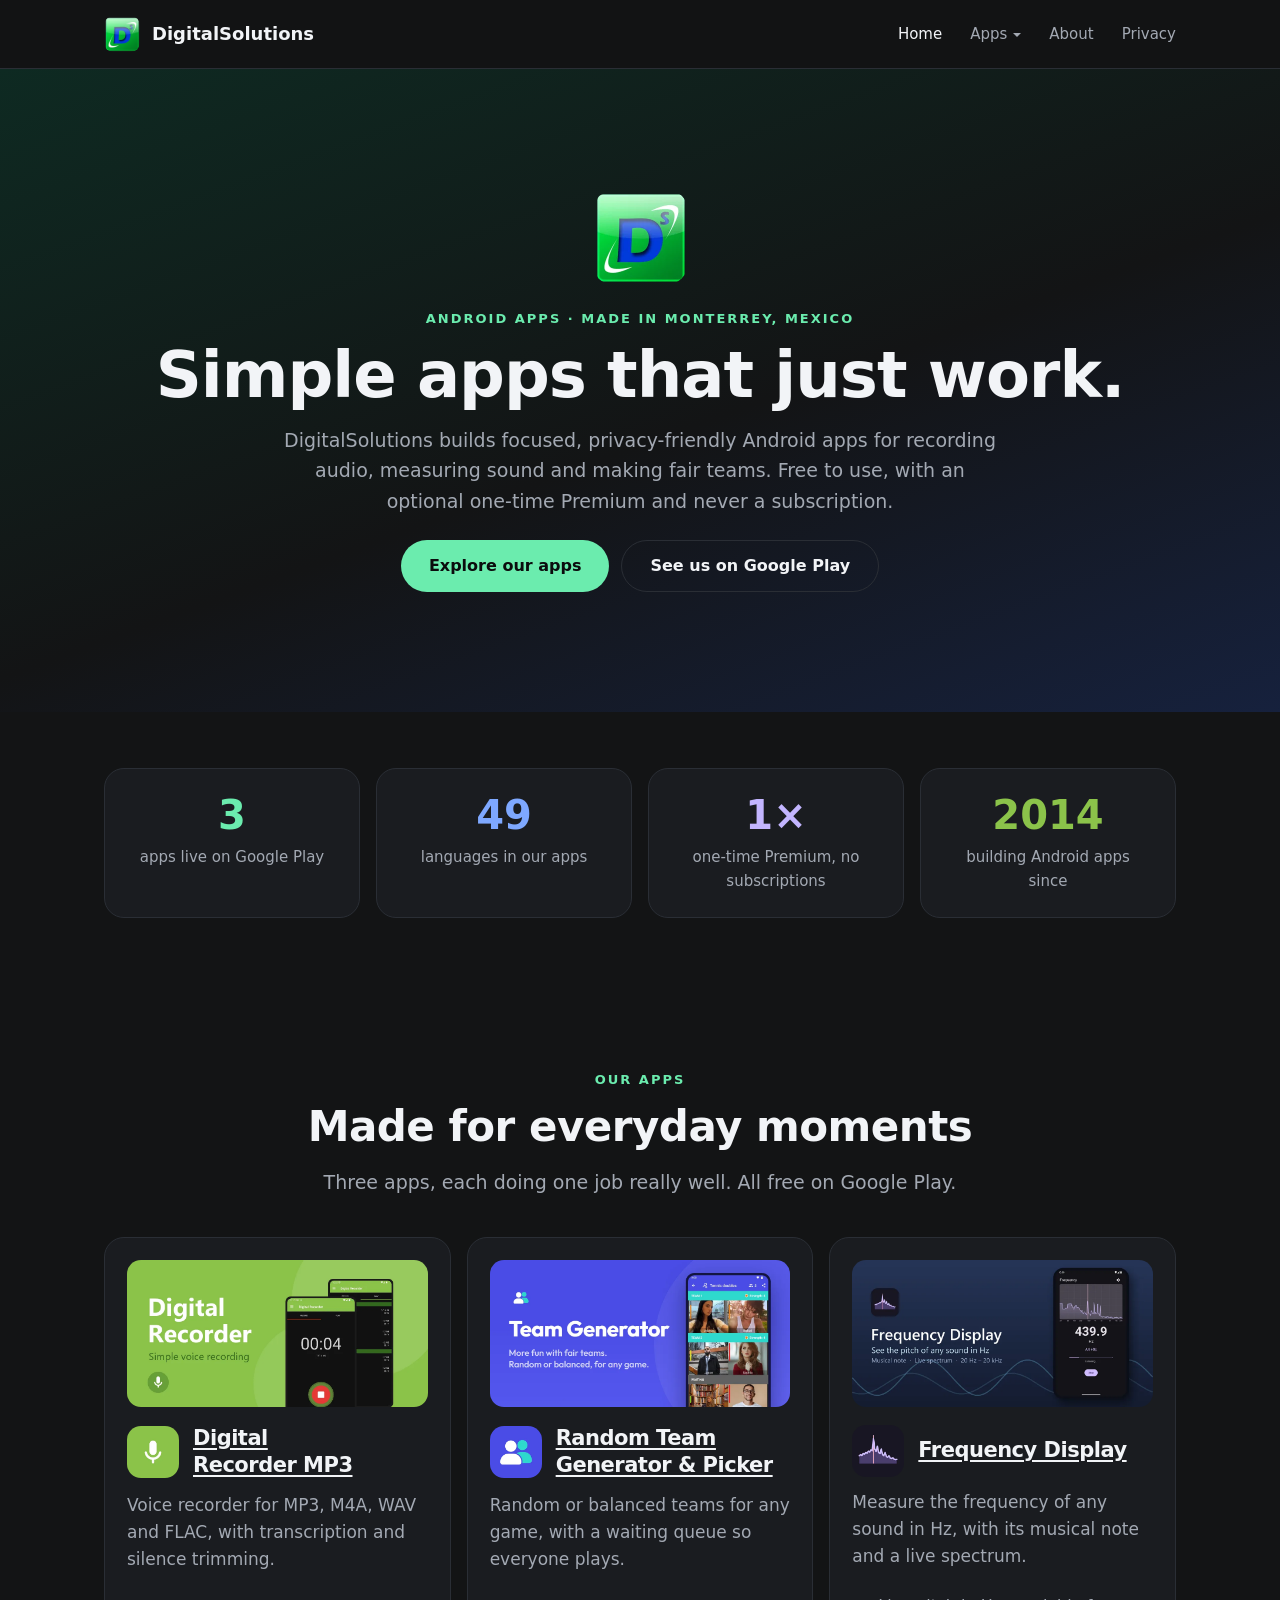
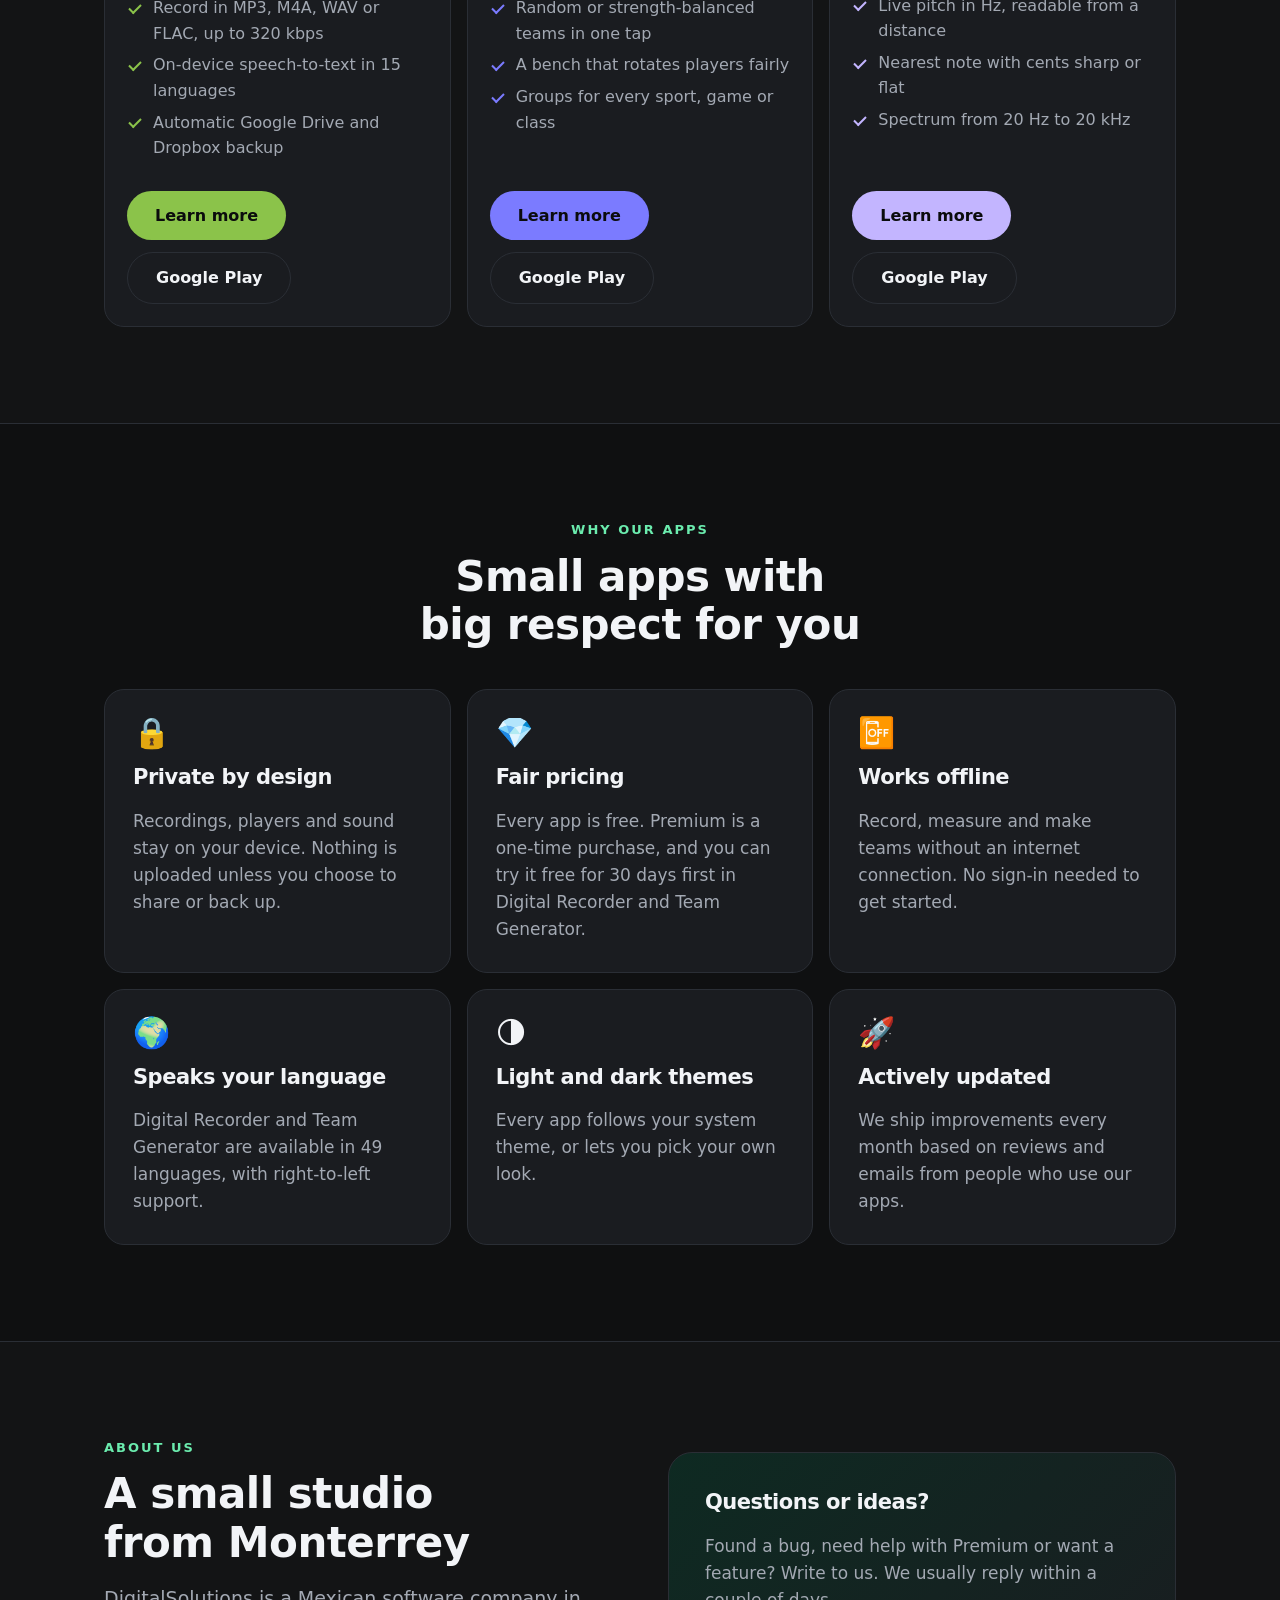
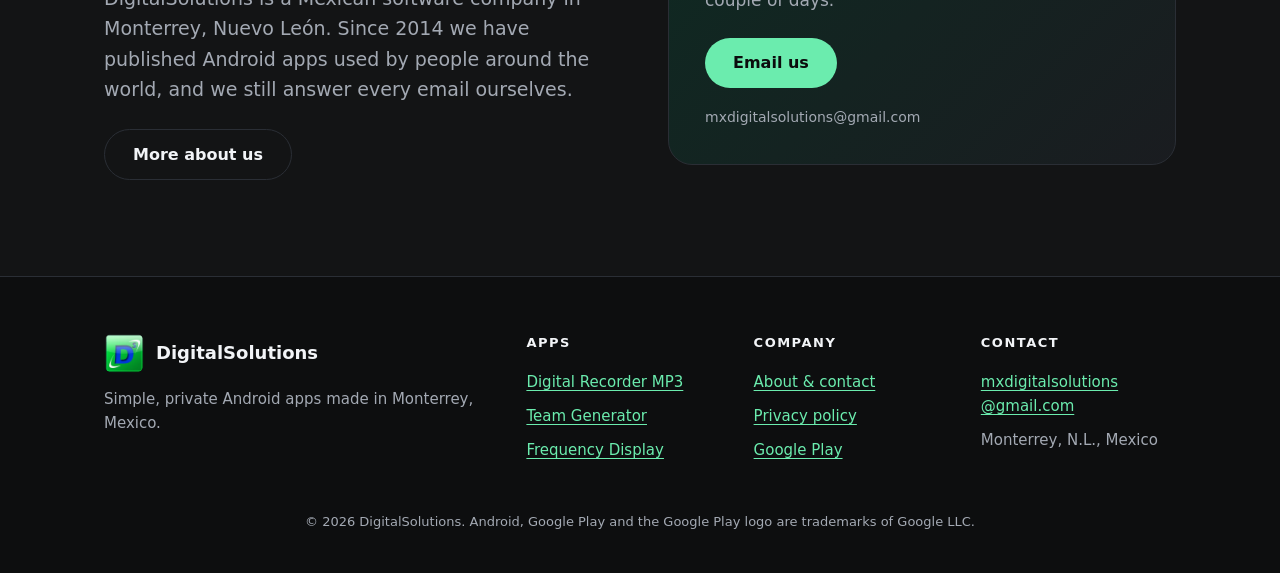
==== index.html @ b79d3d34 "Replace WordPress redirect with the full website" ====
<!doctype html>
<html lang="en">
<head>
<meta charset="utf-8">
<meta name="viewport" content="width=device-width, initial-scale=1">
<title>DigitalSolutions · Simple Android apps that just work</title>
<meta name="description" content="DigitalSolutions makes simple, private Android apps: Digital Recorder MP3, Random Team Generator & Picker and Frequency Display. Free on Google Play.">
<link rel="canonical" href="https://digitalsolutionsmx.github.io/">
<meta property="og:type" content="website">
<meta property="og:site_name" content="DigitalSolutions">
<meta property="og:title" content="Simple Android apps that just work">
<meta property="og:description" content="DigitalSolutions makes simple, private Android apps: Digital Recorder MP3, Random Team Generator & Picker and Frequency Display. Free on Google Play.">
<meta property="og:url" content="https://digitalsolutionsmx.github.io/">
<meta property="og:image" content="https://digitalsolutionsmx.github.io/assets/img/digitalsolutions-logo.webp">
<meta name="twitter:card" content="summary_large_image">
<meta name="theme-color" content="#131415">
<link rel="icon" type="image/png" href="/favicon.png">
<link rel="apple-touch-icon" href="/apple-touch-icon.png">
<link rel="stylesheet" href="/assets/site.css">
</head>
<body>
<a class="skip" href="#main">Skip to content</a>
<header class="site-header"><div class="wrap bar">
  <a class="brand" href="/"><img src="/assets/img/digitalsolutions-logo.webp" alt="" width="36" height="36"><span>DigitalSolutions</span></a>
  <nav class="nav" aria-label="Main"><a href="/" aria-current="page">Home</a><div class="dd"><a href="/apps/">Apps</a><div class="dd-menu"><a href="/apps/digital-recorder-mp3/">Digital Recorder MP3</a><a href="/apps/team-generator/">Team Generator</a><a href="/apps/frequency-display/">Frequency Display</a></div></div><a href="/about/">About</a><a href="/privacy-policy/">Privacy</a></nav>
  <details class="mnav"><summary aria-label="Open menu"><span></span><span></span><span></span></summary><nav class="mnav-panel" aria-label="Mobile"><a href="/">Home</a><a href="/apps/">Apps</a><a href="/apps/digital-recorder-mp3/" class="sub">Digital Recorder MP3</a><a href="/apps/team-generator/" class="sub">Team Generator</a><a href="/apps/frequency-display/" class="sub">Frequency Display</a><a href="/about/">About</a><a href="/privacy-policy/">Privacy</a></nav></details>
</div></header>
<main id="main">
<section class="hero hero-home"><div class="wrap center">
    <img src="/assets/img/digitalsolutions-logo.webp" alt="DigitalSolutions logo" width="96" height="96" class="icon icon-lg">
    <p class="eyebrow">Android apps · Made in Monterrey, Mexico</p>
    <h1>Simple apps that just work.</h1>
    <p class="lead">DigitalSolutions builds focused, privacy-friendly Android apps for recording audio, measuring sound and making fair teams. Free to use, with an optional one-time Premium and never a subscription.</p>
    <div class="actions center"><a class="btn btn-solid" href="/apps/">Explore our apps</a><a class="btn btn-ghost" href="https://play.google.com/store/apps/dev?id=5730093777054763174" target="_blank" rel="noopener">See us on Google Play</a></div>
  </div></section>
<section class="section tight"><div class="wrap"><div class="grid g4"><div class="card stat"><p class="big">3</p><p>apps live on Google Play</p></div><div class="card stat"><p class="big">49</p><p>languages in our apps</p></div><div class="card stat"><p class="big">1×</p><p>one-time Premium, no subscriptions</p></div><div class="card stat"><p class="big">2014</p><p>building Android apps since</p></div></div></div></section>
<section class="section"><div class="wrap"><header class="section-head"><p class="eyebrow">Our apps</p><h2>Made for everyday moments</h2><p class="lead">Three apps, each doing one job really well. All free on Google Play.</p></header><div class="grid g3"><article class="card app-card" style="--accent:#8bc34a;--glow:#1c2c12">
  <a href="/apps/digital-recorder-mp3/" class="feature-link"><img src="/assets/img/digital-recorder-feature.webp" alt="Digital Recorder on Google Play" width="1024" height="500" class="feature" loading="lazy"></a>
  <div class="app-title"><img src="/assets/img/digital-recorder-icon.webp" alt="Digital Recorder icon" width="52" height="52" class="icon"><h3><a href="/apps/digital-recorder-mp3/">Digital Recorder MP3</a></h3></div>
  <p>Voice recorder for MP3, M4A, WAV and FLAC, with transcription and silence trimming.</p><ul class="ticks"><li>Record in MP3, M4A, WAV or FLAC, up to 320 kbps</li><li>On-device speech-to-text in 15 languages</li><li>Automatic Google Drive and Dropbox backup</li></ul>
  <div class="actions"><a class="btn btn-solid" href="/apps/digital-recorder-mp3/">Learn more</a><a class="btn btn-ghost" href="https://play.google.com/store/apps/details?id=com.digitalsolutions.digitalrecorder" target="_blank" rel="noopener">Google Play</a></div>
</article><article class="card app-card" style="--accent:#7b7bff;--glow:#1d1f4a">
  <a href="/apps/team-generator/" class="feature-link"><img src="/assets/img/team-generator-feature.webp" alt="Team Generator on Google Play" width="1024" height="500" class="feature" loading="lazy"></a>
  <div class="app-title"><img src="/assets/img/team-generator-icon.webp" alt="Team Generator icon" width="52" height="52" class="icon"><h3><a href="/apps/team-generator/">Random Team Generator &amp; Picker</a></h3></div>
  <p>Random or balanced teams for any game, with a waiting queue so everyone plays.</p><ul class="ticks"><li>Random or strength-balanced teams in one tap</li><li>A bench that rotates players fairly</li><li>Groups for every sport, game or class</li></ul>
  <div class="actions"><a class="btn btn-solid" href="/apps/team-generator/">Learn more</a><a class="btn btn-ghost" href="https://play.google.com/store/apps/details?id=com.digitalsolutions.teamgenerator" target="_blank" rel="noopener">Google Play</a></div>
</article><article class="card app-card" style="--accent:#c3b5ff;--glow:#1e2645">
  <a href="/apps/frequency-display/" class="feature-link"><img src="/assets/img/frequency-display-feature.webp" alt="Frequency Display on Google Play" width="1024" height="500" class="feature" loading="lazy"></a>
  <div class="app-title"><img src="/assets/img/frequency-display-icon.webp" alt="Frequency Display icon" width="52" height="52" class="icon"><h3><a href="/apps/frequency-display/">Frequency Display</a></h3></div>
  <p>Measure the frequency of any sound in Hz, with its musical note and a live spectrum.</p><ul class="ticks"><li>Live pitch in Hz, readable from a distance</li><li>Nearest note with cents sharp or flat</li><li>Spectrum from 20 Hz to 20 kHz</li></ul>
  <div class="actions"><a class="btn btn-solid" href="/apps/frequency-display/">Learn more</a><a class="btn btn-ghost" href="https://play.google.com/store/apps/details?id=com.digitalsolutions.frequency" target="_blank" rel="noopener">Google Play</a></div>
</article></div></div></section>
<section class="section alt"><div class="wrap"><header class="section-head"><p class="eyebrow">Why our apps</p><h2>Small apps with big respect for you</h2></header><div class="grid g3"><div class="card"><p class="emoji" aria-hidden="true">🔒</p><h3>Private by design</h3><p>Recordings, players and sound stay on your device. Nothing is uploaded unless you choose to share or back up.</p></div><div class="card"><p class="emoji" aria-hidden="true">💎</p><h3>Fair pricing</h3><p>Every app is free. Premium is a one-time purchase, and you can try it free for 30 days first in Digital Recorder and Team Generator.</p></div><div class="card"><p class="emoji" aria-hidden="true">📴</p><h3>Works offline</h3><p>Record, measure and make teams without an internet connection. No sign-in needed to get started.</p></div><div class="card"><p class="emoji" aria-hidden="true">🌍</p><h3>Speaks your language</h3><p>Digital Recorder and Team Generator are available in 49 languages, with right-to-left support.</p></div><div class="card"><p class="emoji" aria-hidden="true">🌗</p><h3>Light and dark themes</h3><p>Every app follows your system theme, or lets you pick your own look.</p></div><div class="card"><p class="emoji" aria-hidden="true">🚀</p><h3>Actively updated</h3><p>We ship improvements every month based on reviews and emails from people who use our apps.</p></div></div></div></section>
<section class="section"><div class="wrap"><div class="two-col"><div><p class="eyebrow">About us</p><h2>A small studio from Monterrey</h2><p class="lead">DigitalSolutions is a Mexican software company in Monterrey, Nuevo León. Since 2014 we have published Android apps used by people around the world, and we still answer every email ourselves.</p><div class="actions"><a class="btn btn-ghost" href="/about/">More about us</a></div></div><div class="card glow"><h3>Questions or ideas?</h3><p>Found a bug, need help with Premium or want a feature? Write to us. We usually reply within a couple of days.</p><div class="actions"><a class="btn btn-solid" href="mailto:mxdigitalsolutions@gmail.com">Email us</a></div><p class="note">mxdigitalsolutions@gmail.com</p></div></div></div></section>
</main>
<footer class="site-footer"><div class="wrap">
  <div class="foot-grid">
    <div><a class="brand" href="/"><img src="/assets/img/digitalsolutions-logo.webp" alt="" width="40" height="40" loading="lazy"><span>DigitalSolutions</span></a><p>Simple, private Android apps made in Monterrey, Mexico.</p></div>
    <div><p class="foot-head">Apps</p><a href="/apps/digital-recorder-mp3/">Digital Recorder MP3</a><a href="/apps/team-generator/">Team Generator</a><a href="/apps/frequency-display/">Frequency Display</a></div>
    <div><p class="foot-head">Company</p><a href="/about/">About &amp; contact</a><a href="/privacy-policy/">Privacy policy</a><a href="https://play.google.com/store/apps/dev?id=5730093777054763174" target="_blank" rel="noopener">Google Play</a></div>
    <div><p class="foot-head">Contact</p><a href="mailto:mxdigitalsolutions@gmail.com">mxdigitalsolutions<wbr>@gmail.com</a><p>Monterrey, N.L., Mexico</p></div>
  </div>
  <p class="legal">© 2026 DigitalSolutions. Android, Google Play and the Google Play logo are trademarks of Google LLC.</p>
</div></footer>
</body>
</html>
---- assets/site.css ----
/* DigitalSolutions site: dark theme, one stylesheet, no dependencies. */
:root {
  --bg: #131415;
  --bg-alt: #0f1011;
  --card: #1a1c20;
  --line: #2a2e35;
  --text: #f2f4f7;
  --muted: #a3a9b3;
  --mint: #6becae;
  --ink: #0b0c0d;
  --accent: var(--mint);
  --glow: #0e2a22;
  --wrap: 1120px;
  --radius: 20px;
  color-scheme: dark;
}

*, *::before, *::after { box-sizing: border-box; }
html { scroll-behavior: smooth; scroll-padding-top: 80px; -webkit-text-size-adjust: 100%; }
body {
  margin: 0;
  background: var(--bg);
  color: var(--text);
  font: 17px/1.6 system-ui, -apple-system, "Segoe UI", Roboto, "Helvetica Neue", Arial, sans-serif;
  -webkit-font-smoothing: antialiased;
}
img { max-width: 100%; height: auto; display: block; }
a { color: var(--accent); text-underline-offset: 3px; }
a:hover { text-decoration-thickness: 2px; }
h1, h2, h3 { line-height: 1.15; margin: 0 0 16px; letter-spacing: -0.5px; text-wrap: balance; }
h1 { font-size: clamp(38px, 6vw, 64px); font-weight: 800; letter-spacing: -1px; line-height: 1.05; }
h2 { font-size: clamp(28px, 4vw, 42px); font-weight: 800; }
h3 { font-size: 21px; font-weight: 700; line-height: 1.3; }
h2 a, h3 a { color: inherit; }
p { margin: 0 0 16px; }
:focus-visible { outline: 2px solid var(--accent); outline-offset: 3px; border-radius: 6px; }

.skip { position: absolute; left: -999px; top: 8px; background: var(--mint); color: var(--ink); padding: 8px 16px; border-radius: 8px; z-index: 100; }
.skip:focus { left: 16px; }

.wrap { max-width: var(--wrap); margin: 0 auto; padding: 0 24px; }
.wrap.narrow { max-width: 860px; }
.center { text-align: center; }
.center .icon-lg { margin-left: auto; margin-right: auto; }

/* Header */
.site-header { position: sticky; top: 0; z-index: 50; background: rgba(19, 20, 21, 0.92); backdrop-filter: blur(10px); border-bottom: 1px solid var(--line); }
.bar { display: flex; align-items: center; justify-content: space-between; height: 68px; }
.brand { display: inline-flex; align-items: center; gap: 12px; color: var(--text); text-decoration: none; font-weight: 700; font-size: 18px; }
.brand img { border-radius: 9px; }
.nav { display: flex; align-items: center; gap: 28px; font-size: 15px; font-weight: 500; }
.nav a { color: var(--muted); text-decoration: none; padding: 6px 0; }
.nav a:hover, .nav a[aria-current] { color: var(--text); }
.dd { position: relative; }
.dd > a::after { content: ""; display: inline-block; margin-left: 6px; border: 4px solid transparent; border-top-color: currentColor; transform: translateY(2px); }
.dd-menu { position: absolute; top: 100%; left: -16px; min-width: 220px; padding: 8px; background: var(--card); border: 1px solid var(--line); border-radius: 14px; box-shadow: 0 18px 40px rgba(0, 0, 0, 0.45); opacity: 0; visibility: hidden; transform: translateY(6px); transition: 0.15s; }
.dd:hover .dd-menu, .dd:focus-within .dd-menu { opacity: 1; visibility: visible; transform: none; }
.dd-menu a { display: block; padding: 9px 12px; border-radius: 8px; color: var(--text); }
.dd-menu a:hover { background: var(--line); }

.mnav { display: none; }
.mnav summary { list-style: none; cursor: pointer; width: 44px; height: 44px; display: grid; place-content: center; gap: 5px; }
.mnav summary::-webkit-details-marker { display: none; }
.mnav summary span { display: block; width: 22px; height: 2px; background: var(--text); border-radius: 2px; transition: 0.2s; }
.mnav[open] summary span:nth-child(1) { transform: translateY(7px) rotate(45deg); }
.mnav[open] summary span:nth-child(2) { opacity: 0; }
.mnav[open] summary span:nth-child(3) { transform: translateY(-7px) rotate(-45deg); }
.mnav-panel { position: absolute; left: 0; right: 0; top: 68px; background: var(--bg); border-bottom: 1px solid var(--line); padding: 8px 24px 20px; }
.mnav-panel a { display: block; padding: 12px 0; color: var(--text); text-decoration: none; font-size: 18px; border-bottom: 1px solid var(--line); }
.mnav-panel a.sub { padding-left: 18px; color: var(--muted); font-size: 16px; }

/* Sections */
.section { padding: 96px 0; }
.section.tight { padding: 56px 0; }
.section.alt { background: var(--bg-alt); border-top: 1px solid var(--line); border-bottom: 1px solid var(--line); }
.section + .section.alt, .section.alt + .section { border-top-color: var(--line); }
.section-head { text-align: center; max-width: 720px; margin: 0 auto 40px; }
.eyebrow { color: var(--accent); font-size: 13px; font-weight: 700; letter-spacing: 2px; text-transform: uppercase; margin-bottom: 12px; }
.lead { color: var(--muted); font-size: 19px; line-height: 1.6; }
.note { color: var(--muted); font-size: 14px; margin-top: 18px; }

.hero { padding: 104px 0; background: linear-gradient(160deg, var(--glow) 0%, var(--bg) 60%); }
.hero-home { --glow: #0e2a22; background: linear-gradient(160deg, #0e2a22 0%, var(--bg) 55%, #16213d 100%); padding: 120px 0; }
.hero-home.small { padding: 96px 0 72px; }
.hero-home .lead { max-width: 720px; margin-left: auto; margin-right: auto; }
.hero-grid { display: grid; grid-template-columns: 1.4fr 1fr; gap: 48px; align-items: center; }
.hero-shot .phone { width: 300px; margin: 0 auto; border-radius: 28px; box-shadow: 0 30px 80px rgba(0, 0, 0, 0.55); }
.icon { border-radius: 14px; flex: none; }
.icon-lg { border-radius: 22px; margin-bottom: 24px; }

/* Buttons */
.actions { display: flex; flex-wrap: wrap; gap: 12px; margin-top: 24px; }
.actions.center { justify-content: center; }
.btn { display: inline-flex; align-items: center; justify-content: center; min-height: 48px; padding: 12px 28px; border-radius: 999px; font-weight: 700; font-size: 16px; text-decoration: none; transition: transform 0.15s, background 0.15s, border-color 0.15s; }
.btn:hover { transform: translateY(-1px); text-decoration: none; }
.btn-solid { background: var(--accent); color: var(--ink); }
.btn-solid:hover { filter: brightness(1.08); }
.btn-ghost { color: var(--text); border: 1px solid var(--line); font-weight: 600; }
.btn-ghost:hover { border-color: var(--muted); }

/* Cards and grids */
.grid { display: grid; gap: 16px; }
.g2 { grid-template-columns: repeat(2, 1fr); }
.g3 { grid-template-columns: repeat(3, 1fr); }
.g4 { grid-template-columns: repeat(4, 1fr); }
.card { background: var(--card); border: 1px solid var(--line); border-radius: var(--radius); padding: 28px; }
.card p:last-child, .card ul:last-child { margin-bottom: 0; }
.card > p:not(.emoji):not(.big) { color: var(--muted); }
.card.glow { background: linear-gradient(135deg, #0e2a22 0%, var(--card) 100%); padding: 36px; border-radius: 24px; }
.emoji { font-size: 30px; line-height: 1; margin-bottom: 16px; }
.accent { color: var(--accent); }
.stat { text-align: center; padding: 24px; }
.stat .big { color: var(--accent); font-size: 40px; font-weight: 800; line-height: 1.1; margin-bottom: 8px; }
.stat p:not(.big) { font-size: 15px; }
.hero-home ~ .section .stat:nth-child(2) .big { color: #7ea8ff; }
.hero-home ~ .section .stat:nth-child(3) .big { color: #c3b5ff; }
.hero-home ~ .section .stat:nth-child(4) .big { color: #8bc34a; }

.ticks { list-style: none; padding: 0; margin: 0 0 16px; color: var(--muted); font-size: 16px; }
.ticks li { position: relative; padding-left: 26px; margin: 6px 0; }
.ticks li::before { content: ""; position: absolute; left: 2px; top: 0.55em; width: 12px; height: 7px; border-left: 2px solid var(--accent); border-bottom: 2px solid var(--accent); transform: rotate(-45deg); }

.app-card { display: flex; flex-direction: column; padding: 22px; }
.app-card .feature { border-radius: 14px; margin-bottom: 18px; aspect-ratio: 1024 / 500; object-fit: cover; }
.app-title { display: flex; align-items: center; gap: 14px; margin-bottom: 12px; }
.app-title h3 { margin: 0; }
.app-card .actions { margin-top: auto; padding-top: 8px; }

.two-col { display: grid; grid-template-columns: 1fr 1fr; gap: 56px; align-items: center; }
.two-col.flip > :first-child { order: 2; }
.two-col .feature { border-radius: var(--radius); }
.two-col .icon { margin-bottom: 20px; }
.two-col:has(.faq) { align-items: start; }

/* Screenshots */
.shots { display: grid; grid-auto-flow: column; grid-auto-columns: minmax(180px, 1fr); gap: 16px; overflow-x: auto; scroll-snap-type: x mandatory; padding-bottom: 12px; }
.shots figure { margin: 0; scroll-snap-align: start; }
.shots img { border-radius: 18px; border: 1px solid var(--line); }
.shots figcaption { color: var(--muted); font-size: 14px; text-align: center; margin-top: 10px; }

/* FAQ */
.faq { display: grid; gap: 12px; }
.faq details { background: var(--card); border: 1px solid var(--line); border-radius: 14px; padding: 18px 22px; }
.faq summary { cursor: pointer; font-weight: 600; list-style: none; position: relative; padding-right: 28px; }
.faq summary::-webkit-details-marker { display: none; }
.faq summary::after { content: "+"; position: absolute; right: 0; top: -2px; font-size: 22px; color: var(--accent); transition: transform 0.2s; }
.faq details[open] summary::after { transform: rotate(45deg); }
.faq details p { color: var(--muted); margin: 12px 0 0; }

/* Tables */
.table-wrap { overflow-x: auto; background: var(--card); border: 1px solid var(--line); border-radius: var(--radius); }
table { width: 100%; border-collapse: collapse; font-size: 15px; min-width: 560px; }
th, td { padding: 14px 18px; text-align: left; border-bottom: 1px solid var(--line); vertical-align: top; }
tbody tr:last-child > * { border-bottom: 0; }
thead th { color: var(--text); font-size: 14px; letter-spacing: 0.3px; background: rgba(255, 255, 255, 0.03); }
tbody th { font-weight: 600; color: var(--text); }
td { color: var(--muted); }

/* CTA */
.cta { text-align: center; padding: 48px; border-radius: 28px; background: linear-gradient(135deg, var(--glow) 0%, var(--card) 100%); }
.cta .icon { margin: 0 auto 20px; border-radius: 18px; }
.cta h2 { font-size: clamp(26px, 4vw, 38px); }

/* About contact list */
.contact { list-style: none; padding: 0; margin: 0 0 8px; font-size: 17px; }
.contact li { padding: 10px 0; border-bottom: 1px solid var(--line); display: flex; gap: 16px; flex-wrap: wrap; }
.contact strong { min-width: 110px; }

/* Privacy policy */
.prose { font-size: 17px; color: #d6dae1; overflow-wrap: anywhere; }
.prose h2 { font-size: 28px; margin-top: 48px; padding-top: 8px; }
.prose h3 { font-size: 24px; margin-top: 40px; color: var(--mint); }
.prose ul { padding-left: 22px; }
.prose li { margin: 6px 0; }
.prose strong { color: var(--text); }
.prose > p:first-child { color: var(--muted); }

/* Footer */
.site-footer { background: #0d0e0f; border-top: 1px solid var(--line); padding: 56px 0 40px; font-size: 15px; }
.foot-grid { display: grid; grid-template-columns: 2fr 1fr 1fr 1fr; gap: 32px; }
.foot-grid a:not(.brand) { display: block; margin: 0 0 10px; color: var(--mint); }
.foot-grid p { color: var(--muted); }
.foot-grid .brand { margin-bottom: 14px; }
.foot-head { color: var(--text) !important; font-size: 13px; font-weight: 700; letter-spacing: 1.5px; text-transform: uppercase; }
.legal { color: var(--muted); font-size: 13px; text-align: center; margin: 40px 0 0; }

/* Responsive */
@media (max-width: 960px) {
  .g4 { grid-template-columns: repeat(2, 1fr); }
  .g3 { grid-template-columns: repeat(2, 1fr); }
  .foot-grid { grid-template-columns: 1fr 1fr; }
}
@media (max-width: 760px) {
  .nav { display: none; }
  .mnav { display: block; }
  .section { padding: 64px 0; }
  .hero, .hero-home { padding: 64px 0; }
  .hero-grid, .two-col { grid-template-columns: 1fr; gap: 36px; }
  .two-col.flip > :first-child { order: 0; }
  .hero-shot .phone { width: 240px; }
  .g2, .g3 { grid-template-columns: 1fr; }
  .lead { font-size: 18px; }
  .cta { padding: 32px 20px; }
  .shots { grid-auto-columns: 62%; }
}
@media (max-width: 420px) {
  .g4 { grid-template-columns: 1fr 1fr; }
  .stat .big { font-size: 32px; }
  .foot-grid { grid-template-columns: 1fr; }
}
@media (prefers-reduced-motion: reduce) {
  html { scroll-behavior: auto; }
  * { transition: none !important; }
}
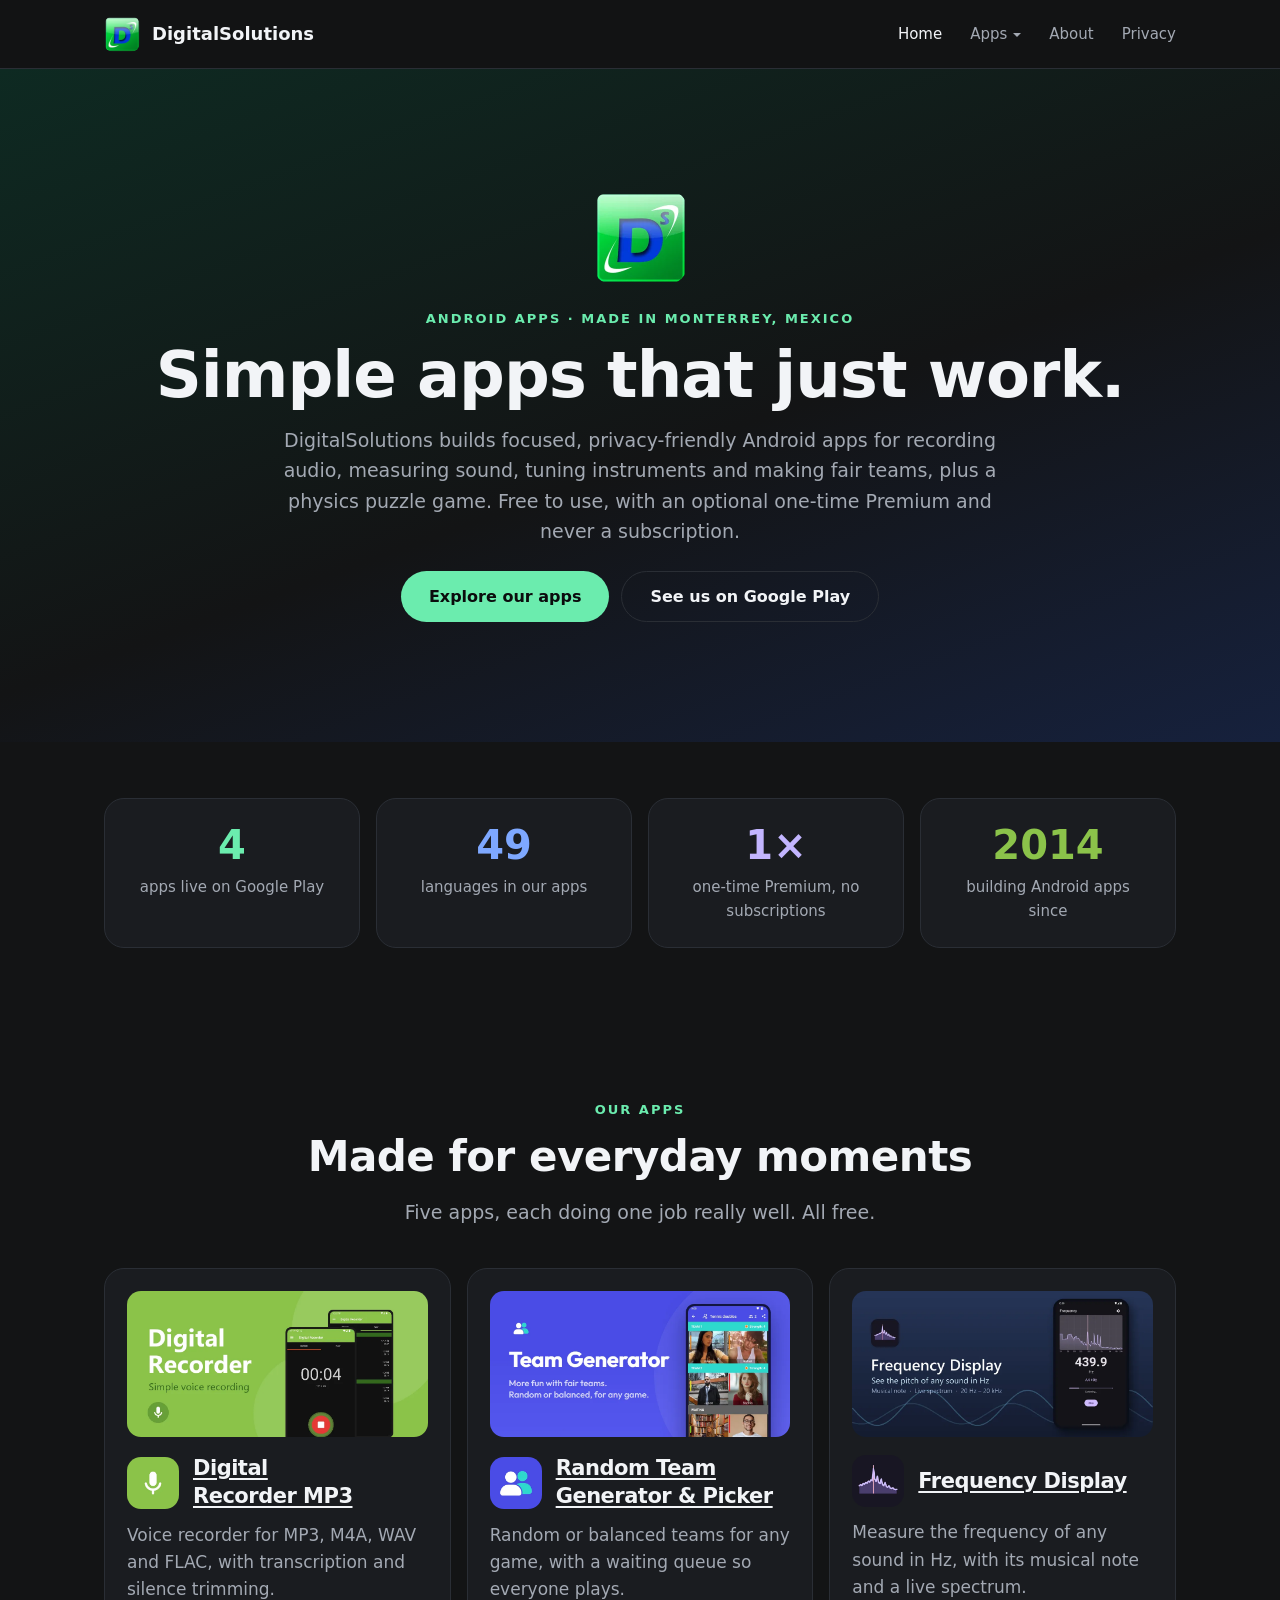
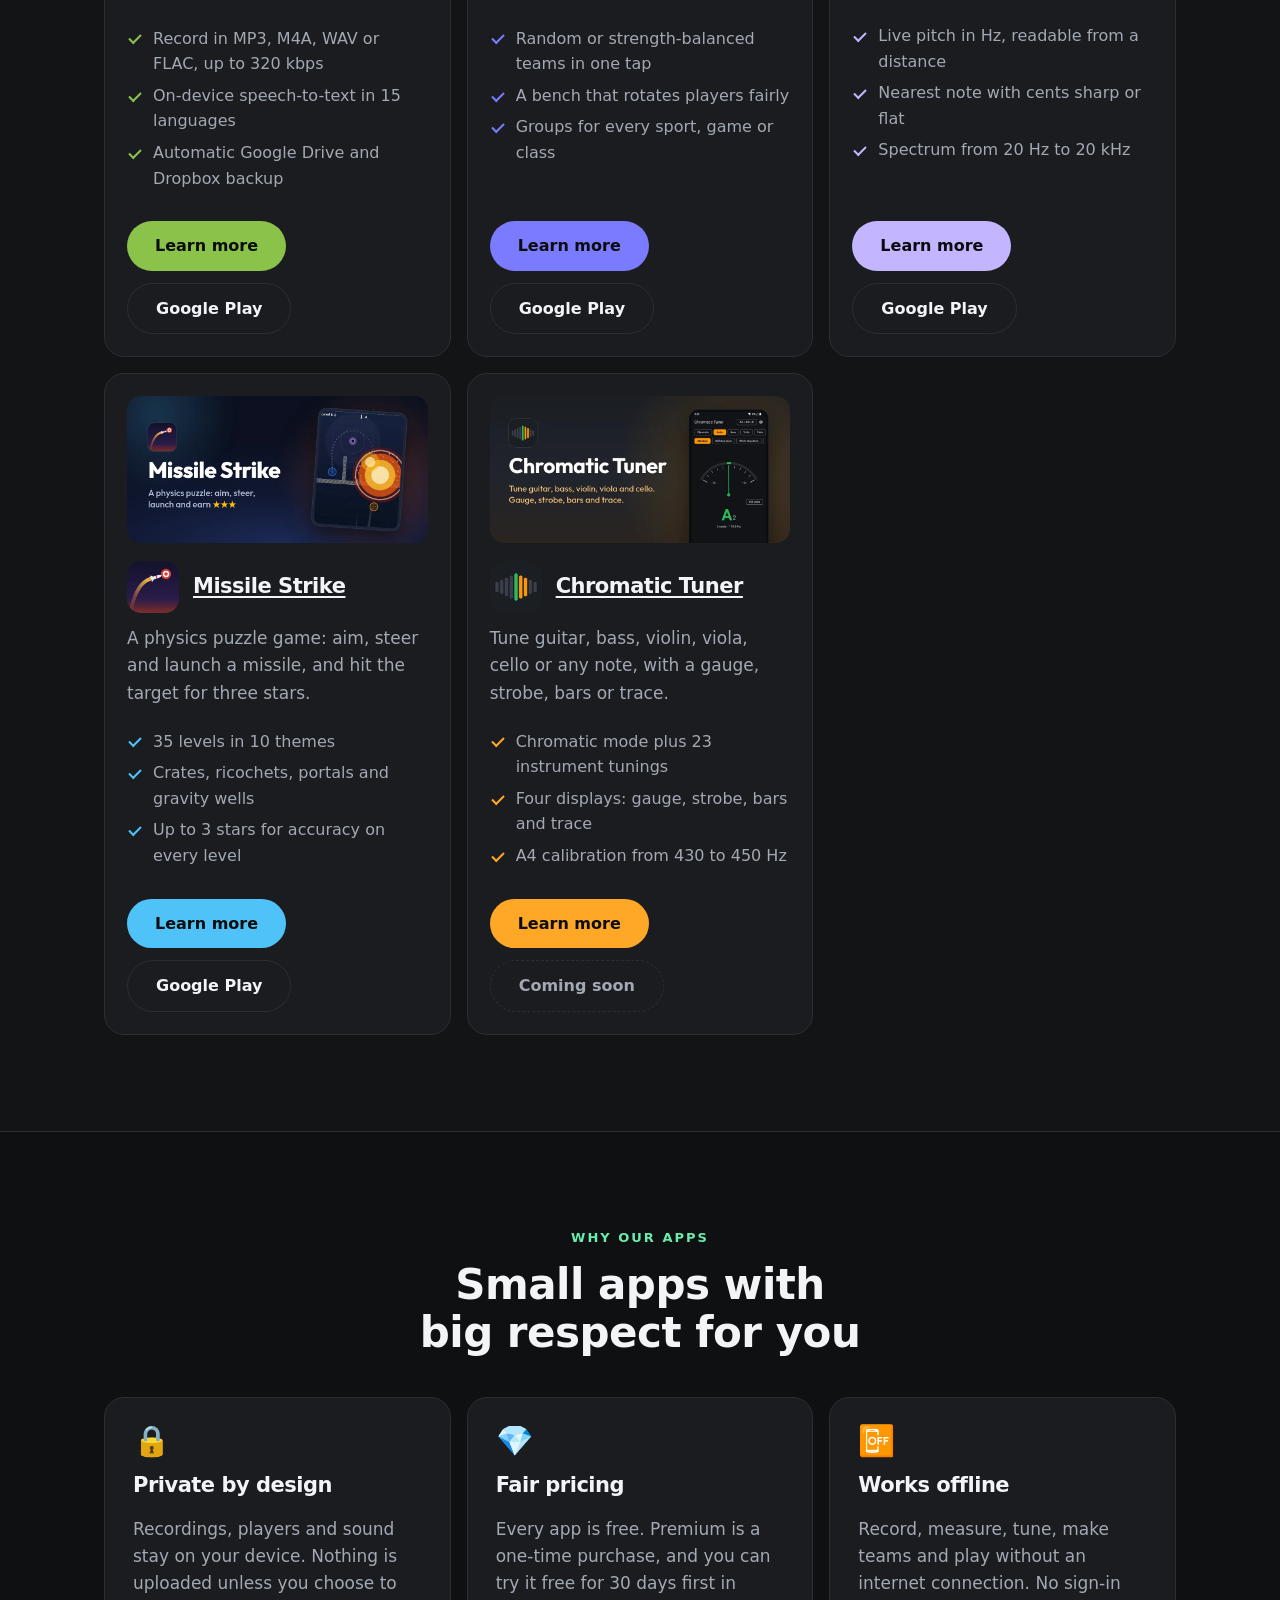
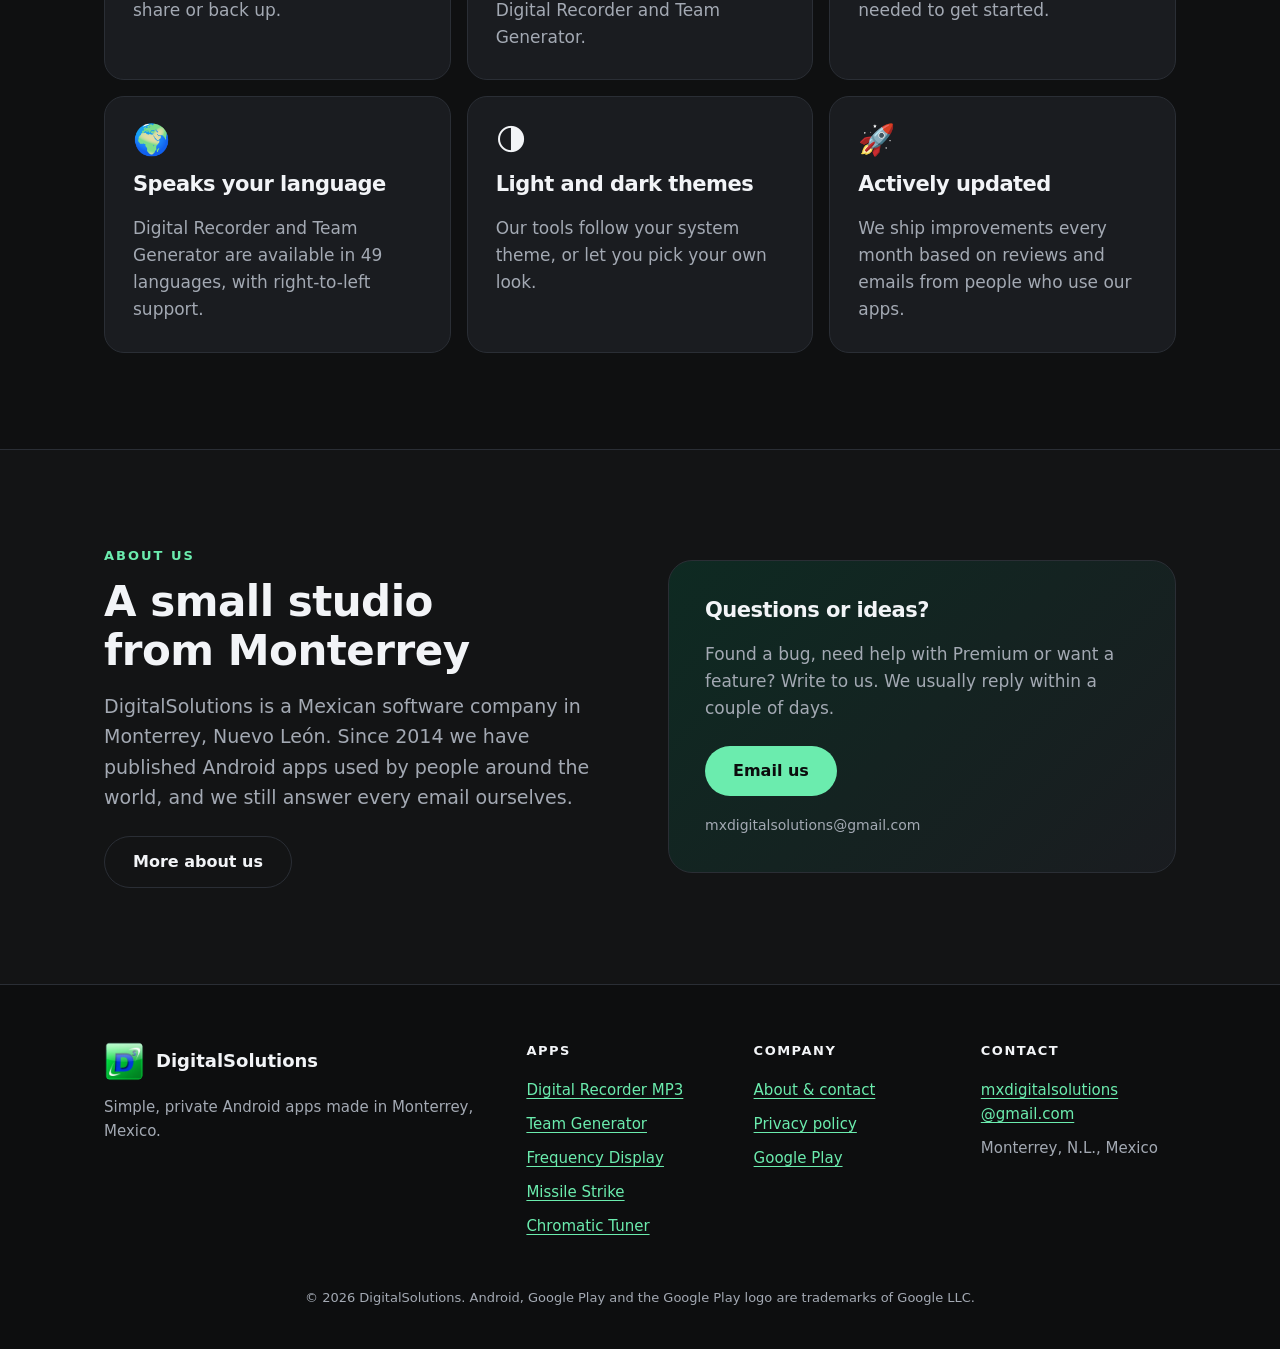
==== commit 65f7cd8a: "Home page, 404 and sitemap: add Missile Strike and Chromatic Tuner" ====
--- a/index.html
+++ b/index.html
@@ -4,16 +4,17 @@
 <meta charset="utf-8">
 <meta name="viewport" content="width=device-width, initial-scale=1">
 <title>DigitalSolutions · Simple Android apps that just work</title>
-<meta name="description" content="DigitalSolutions makes simple, private Android apps: Digital Recorder MP3, Random Team Generator & Picker and Frequency Display. Free on Google Play.">
+<meta name="description" content="DigitalSolutions makes simple, private Android apps: Digital Recorder MP3, Random Team Generator & Picker, Frequency Display, Chromatic Tuner and the Missile Strike puzzle game.">
 <link rel="canonical" href="https://digitalsolutionsmx.github.io/">
 <meta property="og:type" content="website">
 <meta property="og:site_name" content="DigitalSolutions">
 <meta property="og:title" content="Simple Android apps that just work">
-<meta property="og:description" content="DigitalSolutions makes simple, private Android apps: Digital Recorder MP3, Random Team Generator & Picker and Frequency Display. Free on Google Play.">
+<meta property="og:description" content="DigitalSolutions makes simple, private Android apps: Digital Recorder MP3, Random Team Generator & Picker, Frequency Display, Chromatic Tuner and the Missile Strike puzzle game.">
 <meta property="og:url" content="https://digitalsolutionsmx.github.io/">
 <meta property="og:image" content="https://digitalsolutionsmx.github.io/assets/img/digitalsolutions-logo.webp">
 <meta name="twitter:card" content="summary_large_image">
 <meta name="theme-color" content="#131415">
+<meta name="google-site-verification" content="0GU7_Fm8hHknsM-LTBOXZ28o7imqYeGRDdje8_iHSXY">
 <link rel="icon" type="image/png" href="/favicon.png">
 <link rel="apple-touch-icon" href="/apple-touch-icon.png">
 <link rel="stylesheet" href="/assets/site.css">
@@ -22,19 +23,19 @@
 <a class="skip" href="#main">Skip to content</a>
 <header class="site-header"><div class="wrap bar">
   <a class="brand" href="/"><img src="/assets/img/digitalsolutions-logo.webp" alt="" width="36" height="36"><span>DigitalSolutions</span></a>
-  <nav class="nav" aria-label="Main"><a href="/" aria-current="page">Home</a><div class="dd"><a href="/apps/">Apps</a><div class="dd-menu"><a href="/apps/digital-recorder-mp3/">Digital Recorder MP3</a><a href="/apps/team-generator/">Team Generator</a><a href="/apps/frequency-display/">Frequency Display</a></div></div><a href="/about/">About</a><a href="/privacy-policy/">Privacy</a></nav>
-  <details class="mnav"><summary aria-label="Open menu"><span></span><span></span><span></span></summary><nav class="mnav-panel" aria-label="Mobile"><a href="/">Home</a><a href="/apps/">Apps</a><a href="/apps/digital-recorder-mp3/" class="sub">Digital Recorder MP3</a><a href="/apps/team-generator/" class="sub">Team Generator</a><a href="/apps/frequency-display/" class="sub">Frequency Display</a><a href="/about/">About</a><a href="/privacy-policy/">Privacy</a></nav></details>
+  <nav class="nav" aria-label="Main"><a href="/" aria-current="page">Home</a><div class="dd"><a href="/apps/">Apps</a><div class="dd-menu"><a href="/apps/digital-recorder-mp3/">Digital Recorder MP3</a><a href="/apps/team-generator/">Team Generator</a><a href="/apps/frequency-display/">Frequency Display</a><a href="/apps/missile-strike/">Missile Strike</a><a href="/apps/chromatic-tuner/">Chromatic Tuner</a></div></div><a href="/about/">About</a><a href="/privacy-policy/">Privacy</a></nav>
+  <details class="mnav"><summary aria-label="Open menu"><span></span><span></span><span></span></summary><nav class="mnav-panel" aria-label="Mobile"><a href="/">Home</a><a href="/apps/">Apps</a><a href="/apps/digital-recorder-mp3/" class="sub">Digital Recorder MP3</a><a href="/apps/team-generator/" class="sub">Team Generator</a><a href="/apps/frequency-display/" class="sub">Frequency Display</a><a href="/apps/missile-strike/" class="sub">Missile Strike</a><a href="/apps/chromatic-tuner/" class="sub">Chromatic Tuner</a><a href="/about/">About</a><a href="/privacy-policy/">Privacy</a></nav></details>
 </div></header>
 <main id="main">
 <section class="hero hero-home"><div class="wrap center">
     <img src="/assets/img/digitalsolutions-logo.webp" alt="DigitalSolutions logo" width="96" height="96" class="icon icon-lg">
     <p class="eyebrow">Android apps · Made in Monterrey, Mexico</p>
     <h1>Simple apps that just work.</h1>
-    <p class="lead">DigitalSolutions builds focused, privacy-friendly Android apps for recording audio, measuring sound and making fair teams. Free to use, with an optional one-time Premium and never a subscription.</p>
+    <p class="lead">DigitalSolutions builds focused, privacy-friendly Android apps for recording audio, measuring sound, tuning instruments and making fair teams, plus a physics puzzle game. Free to use, with an optional one-time Premium and never a subscription.</p>
     <div class="actions center"><a class="btn btn-solid" href="/apps/">Explore our apps</a><a class="btn btn-ghost" href="https://play.google.com/store/apps/dev?id=5730093777054763174" target="_blank" rel="noopener">See us on Google Play</a></div>
   </div></section>
-<section class="section tight"><div class="wrap"><div class="grid g4"><div class="card stat"><p class="big">3</p><p>apps live on Google Play</p></div><div class="card stat"><p class="big">49</p><p>languages in our apps</p></div><div class="card stat"><p class="big">1×</p><p>one-time Premium, no subscriptions</p></div><div class="card stat"><p class="big">2014</p><p>building Android apps since</p></div></div></div></section>
-<section class="section"><div class="wrap"><header class="section-head"><p class="eyebrow">Our apps</p><h2>Made for everyday moments</h2><p class="lead">Three apps, each doing one job really well. All free on Google Play.</p></header><div class="grid g3"><article class="card app-card" style="--accent:#8bc34a;--glow:#1c2c12">
+<section class="section tight"><div class="wrap"><div class="grid g4"><div class="card stat"><p class="big">4</p><p>apps live on Google Play</p></div><div class="card stat"><p class="big">49</p><p>languages in our apps</p></div><div class="card stat"><p class="big">1×</p><p>one-time Premium, no subscriptions</p></div><div class="card stat"><p class="big">2014</p><p>building Android apps since</p></div></div></div></section>
+<section class="section"><div class="wrap"><header class="section-head"><p class="eyebrow">Our apps</p><h2>Made for everyday moments</h2><p class="lead">Five apps, each doing one job really well. All free.</p></header><div class="grid g3"><article class="card app-card" style="--accent:#8bc34a;--glow:#1c2c12">
   <a href="/apps/digital-recorder-mp3/" class="feature-link"><img src="/assets/img/digital-recorder-feature.webp" alt="Digital Recorder on Google Play" width="1024" height="500" class="feature" loading="lazy"></a>
   <div class="app-title"><img src="/assets/img/digital-recorder-icon.webp" alt="Digital Recorder icon" width="52" height="52" class="icon"><h3><a href="/apps/digital-recorder-mp3/">Digital Recorder MP3</a></h3></div>
   <p>Voice recorder for MP3, M4A, WAV and FLAC, with transcription and silence trimming.</p><ul class="ticks"><li>Record in MP3, M4A, WAV or FLAC, up to 320 kbps</li><li>On-device speech-to-text in 15 languages</li><li>Automatic Google Drive and Dropbox backup</li></ul>
@@ -49,14 +50,24 @@
   <div class="app-title"><img src="/assets/img/frequency-display-icon.webp" alt="Frequency Display icon" width="52" height="52" class="icon"><h3><a href="/apps/frequency-display/">Frequency Display</a></h3></div>
   <p>Measure the frequency of any sound in Hz, with its musical note and a live spectrum.</p><ul class="ticks"><li>Live pitch in Hz, readable from a distance</li><li>Nearest note with cents sharp or flat</li><li>Spectrum from 20 Hz to 20 kHz</li></ul>
   <div class="actions"><a class="btn btn-solid" href="/apps/frequency-display/">Learn more</a><a class="btn btn-ghost" href="https://play.google.com/store/apps/details?id=com.digitalsolutions.frequency" target="_blank" rel="noopener">Google Play</a></div>
+</article><article class="card app-card" style="--accent:#4fc3f7;--glow:#10203a">
+  <a href="/apps/missile-strike/" class="feature-link"><img src="/assets/img/missile-strike-feature.webp" alt="Missile Strike on Google Play" width="1024" height="500" class="feature" loading="lazy"></a>
+  <div class="app-title"><img src="/assets/img/missile-strike-icon.webp" alt="Missile Strike icon" width="52" height="52" class="icon"><h3><a href="/apps/missile-strike/">Missile Strike</a></h3></div>
+  <p>A physics puzzle game: aim, steer and launch a missile, and hit the target for three stars.</p><ul class="ticks"><li>35 levels in 10 themes</li><li>Crates, ricochets, portals and gravity wells</li><li>Up to 3 stars for accuracy on every level</li></ul>
+  <div class="actions"><a class="btn btn-solid" href="/apps/missile-strike/">Learn more</a><a class="btn btn-ghost" href="https://play.google.com/store/apps/details?id=com.digitalsolutions.missile" target="_blank" rel="noopener">Google Play</a></div>
+</article><article class="card app-card" style="--accent:#ffa726;--glow:#2e2210">
+  <a href="/apps/chromatic-tuner/" class="feature-link"><img src="/assets/img/chromatic-tuner-feature.webp" alt="Chromatic Tuner on Google Play" width="1024" height="500" class="feature" loading="lazy"></a>
+  <div class="app-title"><img src="/assets/img/chromatic-tuner-icon.webp" alt="Chromatic Tuner icon" width="52" height="52" class="icon"><h3><a href="/apps/chromatic-tuner/">Chromatic Tuner</a></h3></div>
+  <p>Tune guitar, bass, violin, viola, cello or any note, with a gauge, strobe, bars or trace.</p><ul class="ticks"><li>Chromatic mode plus 23 instrument tunings</li><li>Four displays: gauge, strobe, bars and trace</li><li>A4 calibration from 430 to 450 Hz</li></ul>
+  <div class="actions"><a class="btn btn-solid" href="/apps/chromatic-tuner/">Learn more</a><span class="btn btn-ghost soon">Coming soon</span></div>
 </article></div></div></section>
-<section class="section alt"><div class="wrap"><header class="section-head"><p class="eyebrow">Why our apps</p><h2>Small apps with big respect for you</h2></header><div class="grid g3"><div class="card"><p class="emoji" aria-hidden="true">🔒</p><h3>Private by design</h3><p>Recordings, players and sound stay on your device. Nothing is uploaded unless you choose to share or back up.</p></div><div class="card"><p class="emoji" aria-hidden="true">💎</p><h3>Fair pricing</h3><p>Every app is free. Premium is a one-time purchase, and you can try it free for 30 days first in Digital Recorder and Team Generator.</p></div><div class="card"><p class="emoji" aria-hidden="true">📴</p><h3>Works offline</h3><p>Record, measure and make teams without an internet connection. No sign-in needed to get started.</p></div><div class="card"><p class="emoji" aria-hidden="true">🌍</p><h3>Speaks your language</h3><p>Digital Recorder and Team Generator are available in 49 languages, with right-to-left support.</p></div><div class="card"><p class="emoji" aria-hidden="true">🌗</p><h3>Light and dark themes</h3><p>Every app follows your system theme, or lets you pick your own look.</p></div><div class="card"><p class="emoji" aria-hidden="true">🚀</p><h3>Actively updated</h3><p>We ship improvements every month based on reviews and emails from people who use our apps.</p></div></div></div></section>
+<section class="section alt"><div class="wrap"><header class="section-head"><p class="eyebrow">Why our apps</p><h2>Small apps with big respect for you</h2></header><div class="grid g3"><div class="card"><p class="emoji" aria-hidden="true">🔒</p><h3>Private by design</h3><p>Recordings, players and sound stay on your device. Nothing is uploaded unless you choose to share or back up.</p></div><div class="card"><p class="emoji" aria-hidden="true">💎</p><h3>Fair pricing</h3><p>Every app is free. Premium is a one-time purchase, and you can try it free for 30 days first in Digital Recorder and Team Generator.</p></div><div class="card"><p class="emoji" aria-hidden="true">📴</p><h3>Works offline</h3><p>Record, measure, tune, make teams and play without an internet connection. No sign-in needed to get started.</p></div><div class="card"><p class="emoji" aria-hidden="true">🌍</p><h3>Speaks your language</h3><p>Digital Recorder and Team Generator are available in 49 languages, with right-to-left support.</p></div><div class="card"><p class="emoji" aria-hidden="true">🌗</p><h3>Light and dark themes</h3><p>Our tools follow your system theme, or let you pick your own look.</p></div><div class="card"><p class="emoji" aria-hidden="true">🚀</p><h3>Actively updated</h3><p>We ship improvements every month based on reviews and emails from people who use our apps.</p></div></div></div></section>
 <section class="section"><div class="wrap"><div class="two-col"><div><p class="eyebrow">About us</p><h2>A small studio from Monterrey</h2><p class="lead">DigitalSolutions is a Mexican software company in Monterrey, Nuevo León. Since 2014 we have published Android apps used by people around the world, and we still answer every email ourselves.</p><div class="actions"><a class="btn btn-ghost" href="/about/">More about us</a></div></div><div class="card glow"><h3>Questions or ideas?</h3><p>Found a bug, need help with Premium or want a feature? Write to us. We usually reply within a couple of days.</p><div class="actions"><a class="btn btn-solid" href="mailto:mxdigitalsolutions@gmail.com">Email us</a></div><p class="note">mxdigitalsolutions@gmail.com</p></div></div></div></section>
 </main>
 <footer class="site-footer"><div class="wrap">
   <div class="foot-grid">
     <div><a class="brand" href="/"><img src="/assets/img/digitalsolutions-logo.webp" alt="" width="40" height="40" loading="lazy"><span>DigitalSolutions</span></a><p>Simple, private Android apps made in Monterrey, Mexico.</p></div>
-    <div><p class="foot-head">Apps</p><a href="/apps/digital-recorder-mp3/">Digital Recorder MP3</a><a href="/apps/team-generator/">Team Generator</a><a href="/apps/frequency-display/">Frequency Display</a></div>
+    <div><p class="foot-head">Apps</p><a href="/apps/digital-recorder-mp3/">Digital Recorder MP3</a><a href="/apps/team-generator/">Team Generator</a><a href="/apps/frequency-display/">Frequency Display</a><a href="/apps/missile-strike/">Missile Strike</a><a href="/apps/chromatic-tuner/">Chromatic Tuner</a></div>
     <div><p class="foot-head">Company</p><a href="/about/">About &amp; contact</a><a href="/privacy-policy/">Privacy policy</a><a href="https://play.google.com/store/apps/dev?id=5730093777054763174" target="_blank" rel="noopener">Google Play</a></div>
     <div><p class="foot-head">Contact</p><a href="mailto:mxdigitalsolutions@gmail.com">mxdigitalsolutions<wbr>@gmail.com</a><p>Monterrey, N.L., Mexico</p></div>
   </div>
--- a/assets/site.css
+++ b/assets/site.css
@@ -97,6 +97,7 @@
 .btn-solid:hover { filter: brightness(1.08); }
 .btn-ghost { color: var(--text); border: 1px solid var(--line); font-weight: 600; }
 .btn-ghost:hover { border-color: var(--muted); }
+.btn.soon { color: var(--muted); cursor: default; transform: none; border-style: dashed; }
 
 /* Cards and grids */
 .grid { display: grid; gap: 16px; }
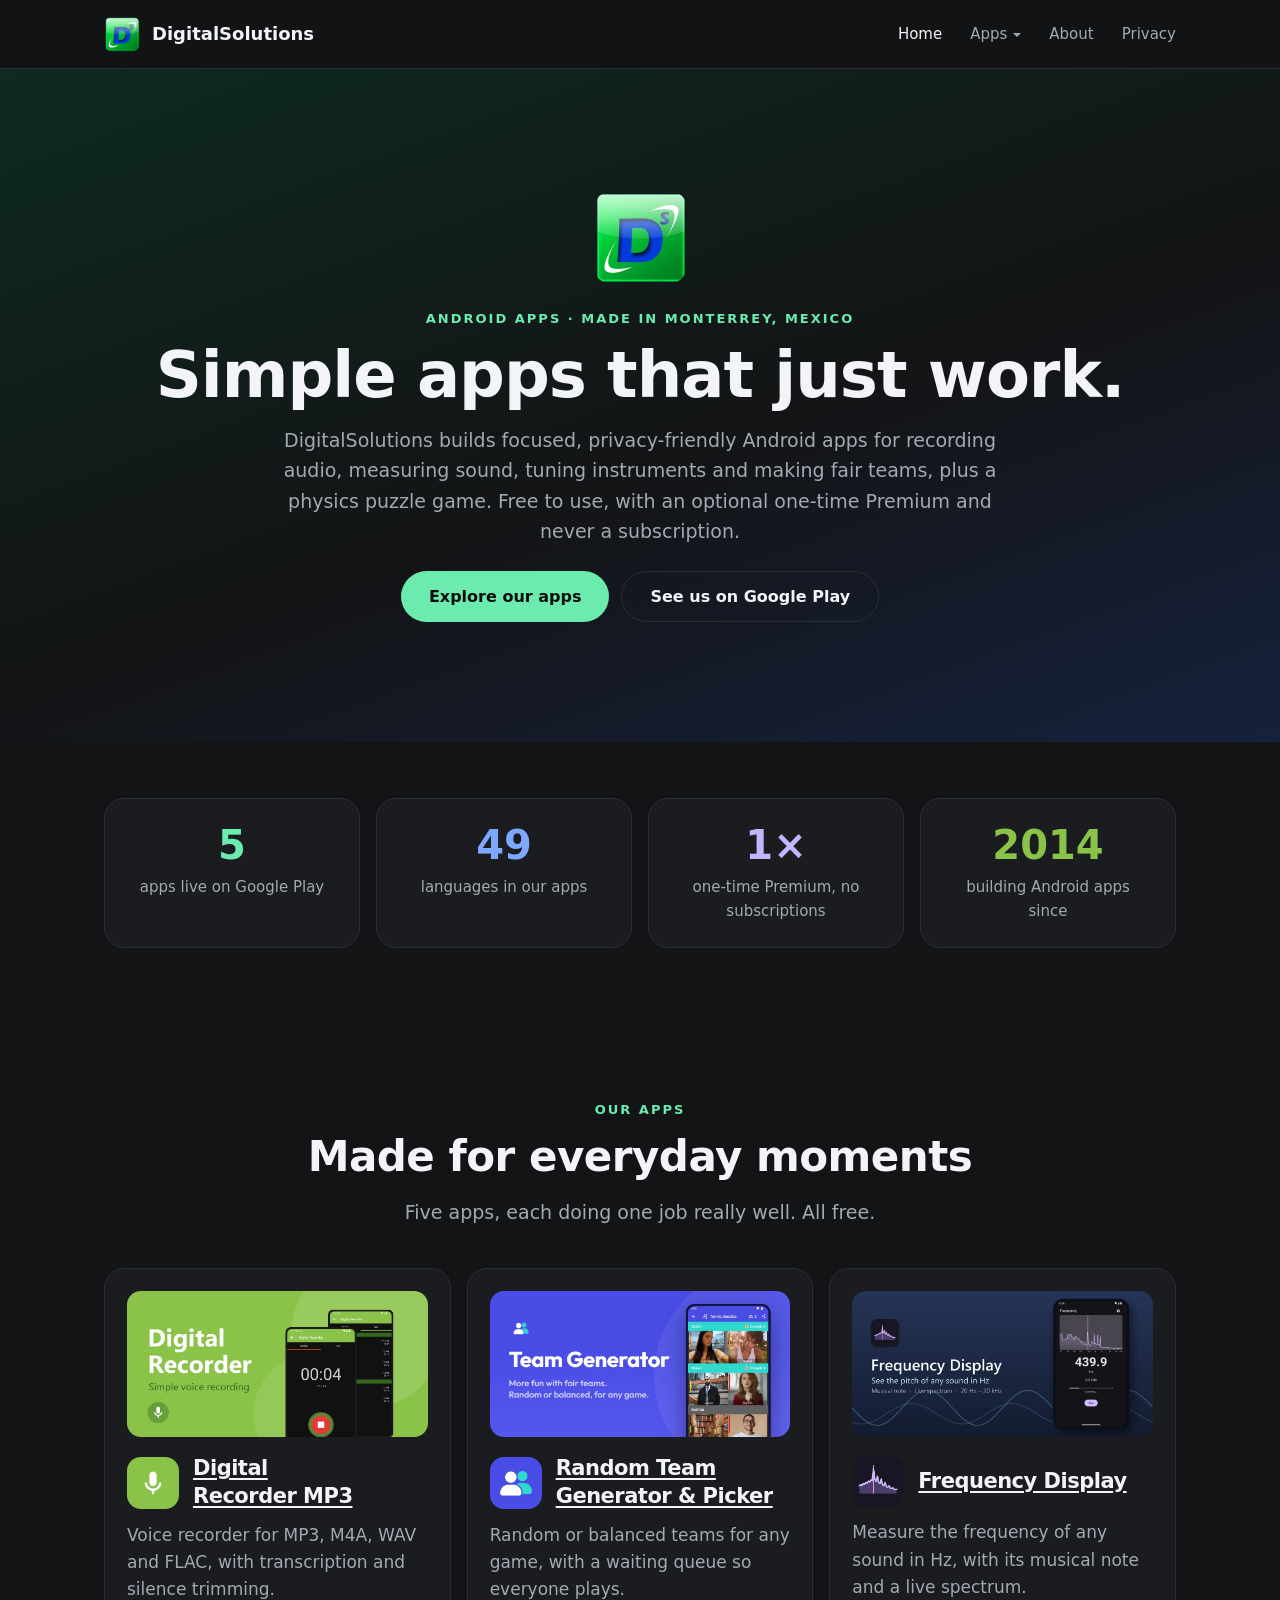
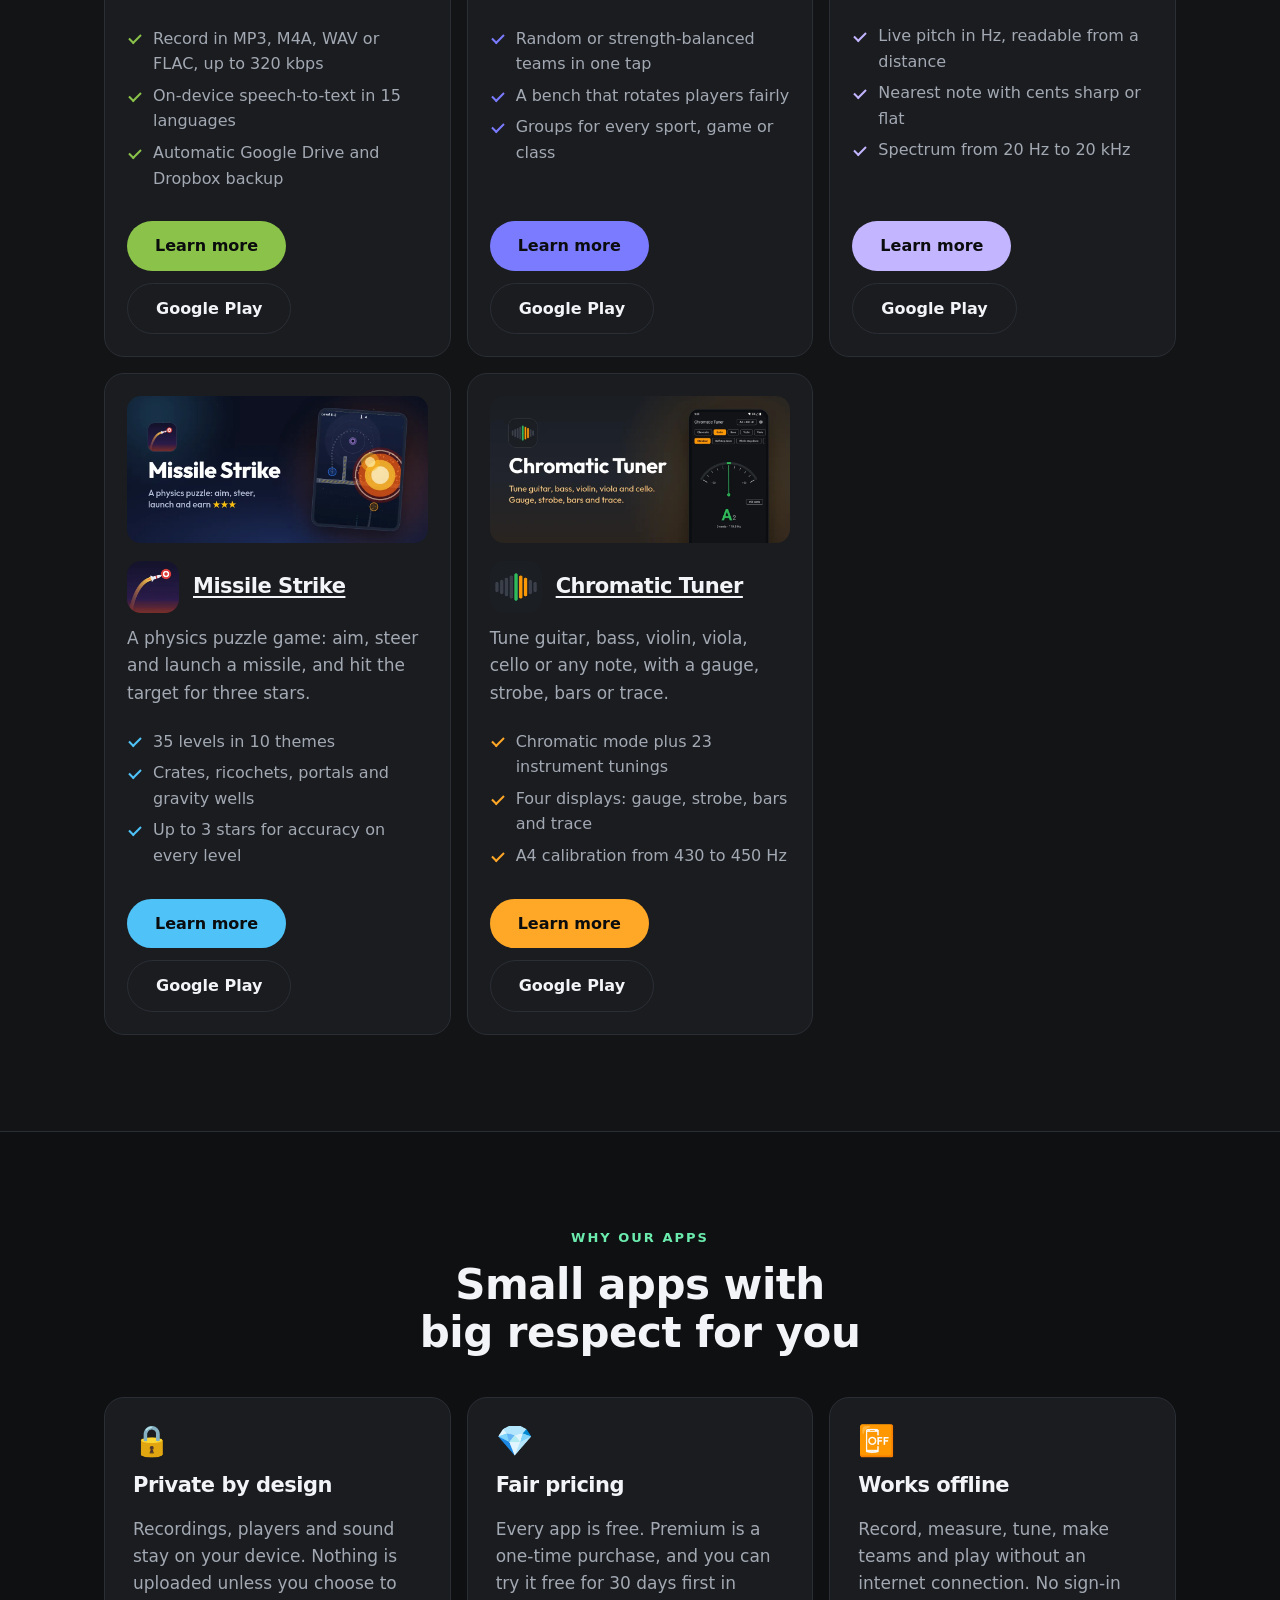
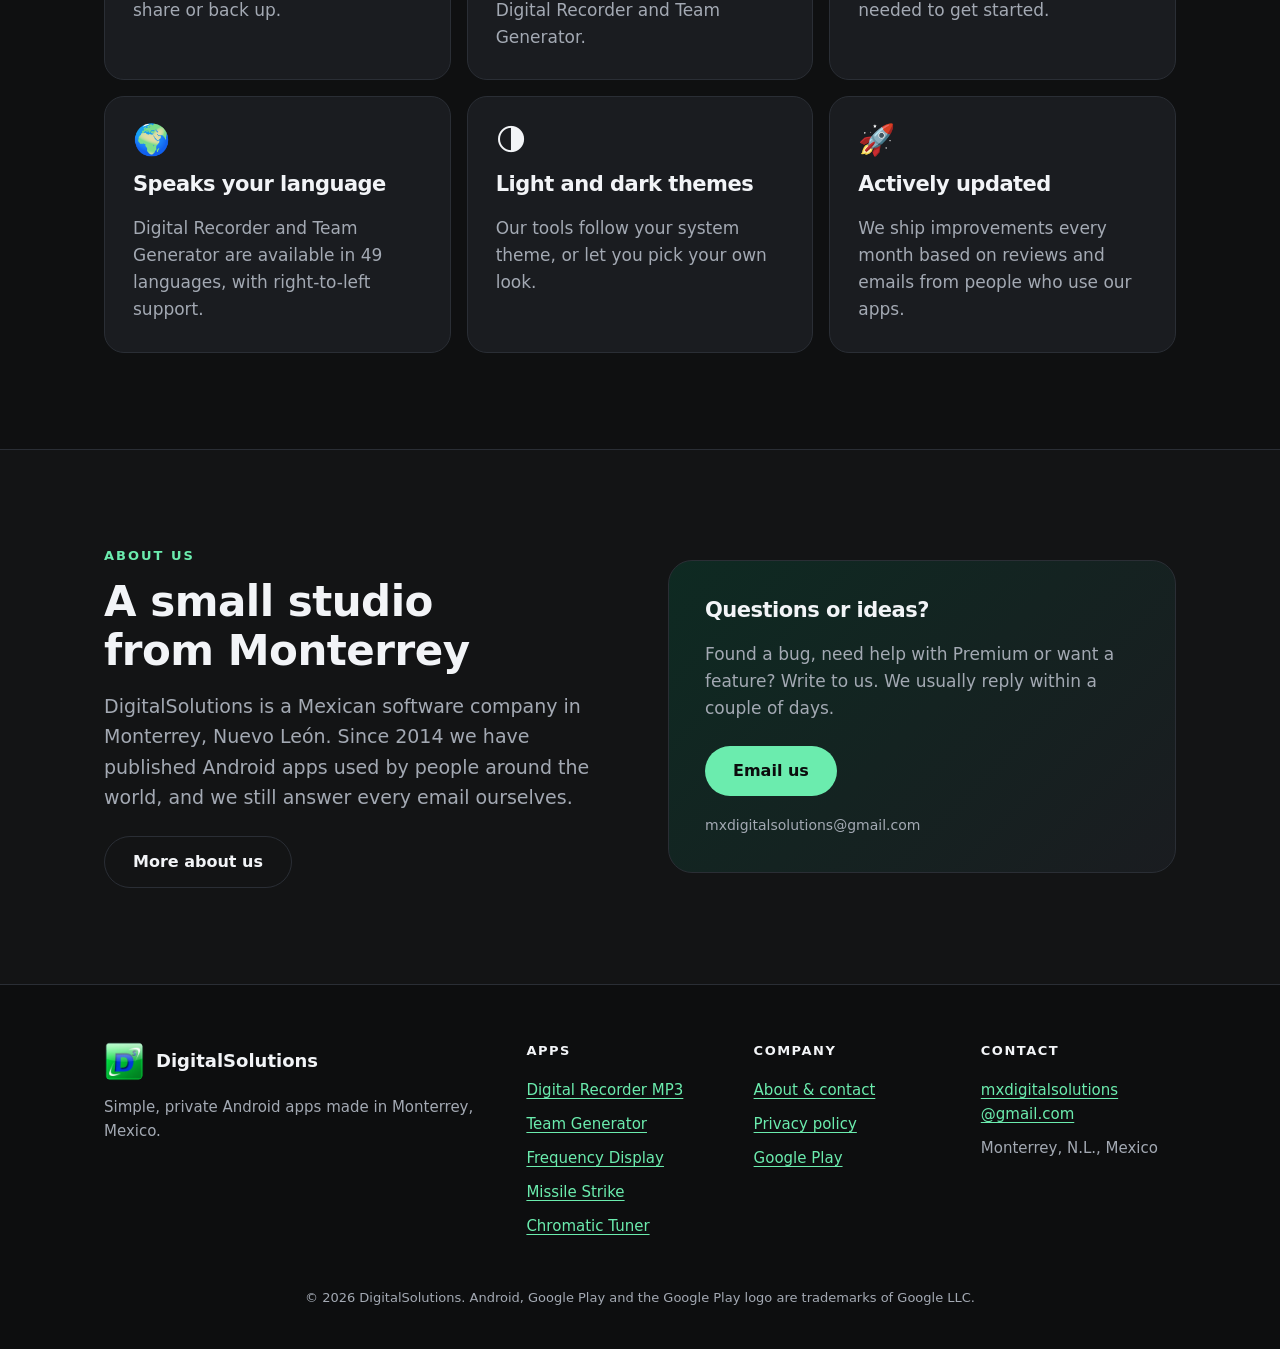
==== commit 242804ea: "Home page and sitemap: Chromatic Tuner is live on Google Play" ====
--- a/index.html
+++ b/index.html
@@ -34,7 +34,7 @@
     <p class="lead">DigitalSolutions builds focused, privacy-friendly Android apps for recording audio, measuring sound, tuning instruments and making fair teams, plus a physics puzzle game. Free to use, with an optional one-time Premium and never a subscription.</p>
     <div class="actions center"><a class="btn btn-solid" href="/apps/">Explore our apps</a><a class="btn btn-ghost" href="https://play.google.com/store/apps/dev?id=5730093777054763174" target="_blank" rel="noopener">See us on Google Play</a></div>
   </div></section>
-<section class="section tight"><div class="wrap"><div class="grid g4"><div class="card stat"><p class="big">4</p><p>apps live on Google Play</p></div><div class="card stat"><p class="big">49</p><p>languages in our apps</p></div><div class="card stat"><p class="big">1×</p><p>one-time Premium, no subscriptions</p></div><div class="card stat"><p class="big">2014</p><p>building Android apps since</p></div></div></div></section>
+<section class="section tight"><div class="wrap"><div class="grid g4"><div class="card stat"><p class="big">5</p><p>apps live on Google Play</p></div><div class="card stat"><p class="big">49</p><p>languages in our apps</p></div><div class="card stat"><p class="big">1×</p><p>one-time Premium, no subscriptions</p></div><div class="card stat"><p class="big">2014</p><p>building Android apps since</p></div></div></div></section>
 <section class="section"><div class="wrap"><header class="section-head"><p class="eyebrow">Our apps</p><h2>Made for everyday moments</h2><p class="lead">Five apps, each doing one job really well. All free.</p></header><div class="grid g3"><article class="card app-card" style="--accent:#8bc34a;--glow:#1c2c12">
   <a href="/apps/digital-recorder-mp3/" class="feature-link"><img src="/assets/img/digital-recorder-feature.webp" alt="Digital Recorder on Google Play" width="1024" height="500" class="feature" loading="lazy"></a>
   <div class="app-title"><img src="/assets/img/digital-recorder-icon.webp" alt="Digital Recorder icon" width="52" height="52" class="icon"><h3><a href="/apps/digital-recorder-mp3/">Digital Recorder MP3</a></h3></div>
@@ -59,7 +59,7 @@
   <a href="/apps/chromatic-tuner/" class="feature-link"><img src="/assets/img/chromatic-tuner-feature.webp" alt="Chromatic Tuner on Google Play" width="1024" height="500" class="feature" loading="lazy"></a>
   <div class="app-title"><img src="/assets/img/chromatic-tuner-icon.webp" alt="Chromatic Tuner icon" width="52" height="52" class="icon"><h3><a href="/apps/chromatic-tuner/">Chromatic Tuner</a></h3></div>
   <p>Tune guitar, bass, violin, viola, cello or any note, with a gauge, strobe, bars or trace.</p><ul class="ticks"><li>Chromatic mode plus 23 instrument tunings</li><li>Four displays: gauge, strobe, bars and trace</li><li>A4 calibration from 430 to 450 Hz</li></ul>
-  <div class="actions"><a class="btn btn-solid" href="/apps/chromatic-tuner/">Learn more</a><span class="btn btn-ghost soon">Coming soon</span></div>
+  <div class="actions"><a class="btn btn-solid" href="/apps/chromatic-tuner/">Learn more</a><a class="btn btn-ghost" href="https://play.google.com/store/apps/details?id=com.digitalsolutions.chromatic" target="_blank" rel="noopener">Google Play</a></div>
 </article></div></div></section>
 <section class="section alt"><div class="wrap"><header class="section-head"><p class="eyebrow">Why our apps</p><h2>Small apps with big respect for you</h2></header><div class="grid g3"><div class="card"><p class="emoji" aria-hidden="true">🔒</p><h3>Private by design</h3><p>Recordings, players and sound stay on your device. Nothing is uploaded unless you choose to share or back up.</p></div><div class="card"><p class="emoji" aria-hidden="true">💎</p><h3>Fair pricing</h3><p>Every app is free. Premium is a one-time purchase, and you can try it free for 30 days first in Digital Recorder and Team Generator.</p></div><div class="card"><p class="emoji" aria-hidden="true">📴</p><h3>Works offline</h3><p>Record, measure, tune, make teams and play without an internet connection. No sign-in needed to get started.</p></div><div class="card"><p class="emoji" aria-hidden="true">🌍</p><h3>Speaks your language</h3><p>Digital Recorder and Team Generator are available in 49 languages, with right-to-left support.</p></div><div class="card"><p class="emoji" aria-hidden="true">🌗</p><h3>Light and dark themes</h3><p>Our tools follow your system theme, or let you pick your own look.</p></div><div class="card"><p class="emoji" aria-hidden="true">🚀</p><h3>Actively updated</h3><p>We ship improvements every month based on reviews and emails from people who use our apps.</p></div></div></div></section>
 <section class="section"><div class="wrap"><div class="two-col"><div><p class="eyebrow">About us</p><h2>A small studio from Monterrey</h2><p class="lead">DigitalSolutions is a Mexican software company in Monterrey, Nuevo León. Since 2014 we have published Android apps used by people around the world, and we still answer every email ourselves.</p><div class="actions"><a class="btn btn-ghost" href="/about/">More about us</a></div></div><div class="card glow"><h3>Questions or ideas?</h3><p>Found a bug, need help with Premium or want a feature? Write to us. We usually reply within a couple of days.</p><div class="actions"><a class="btn btn-solid" href="mailto:mxdigitalsolutions@gmail.com">Email us</a></div><p class="note">mxdigitalsolutions@gmail.com</p></div></div></div></section>
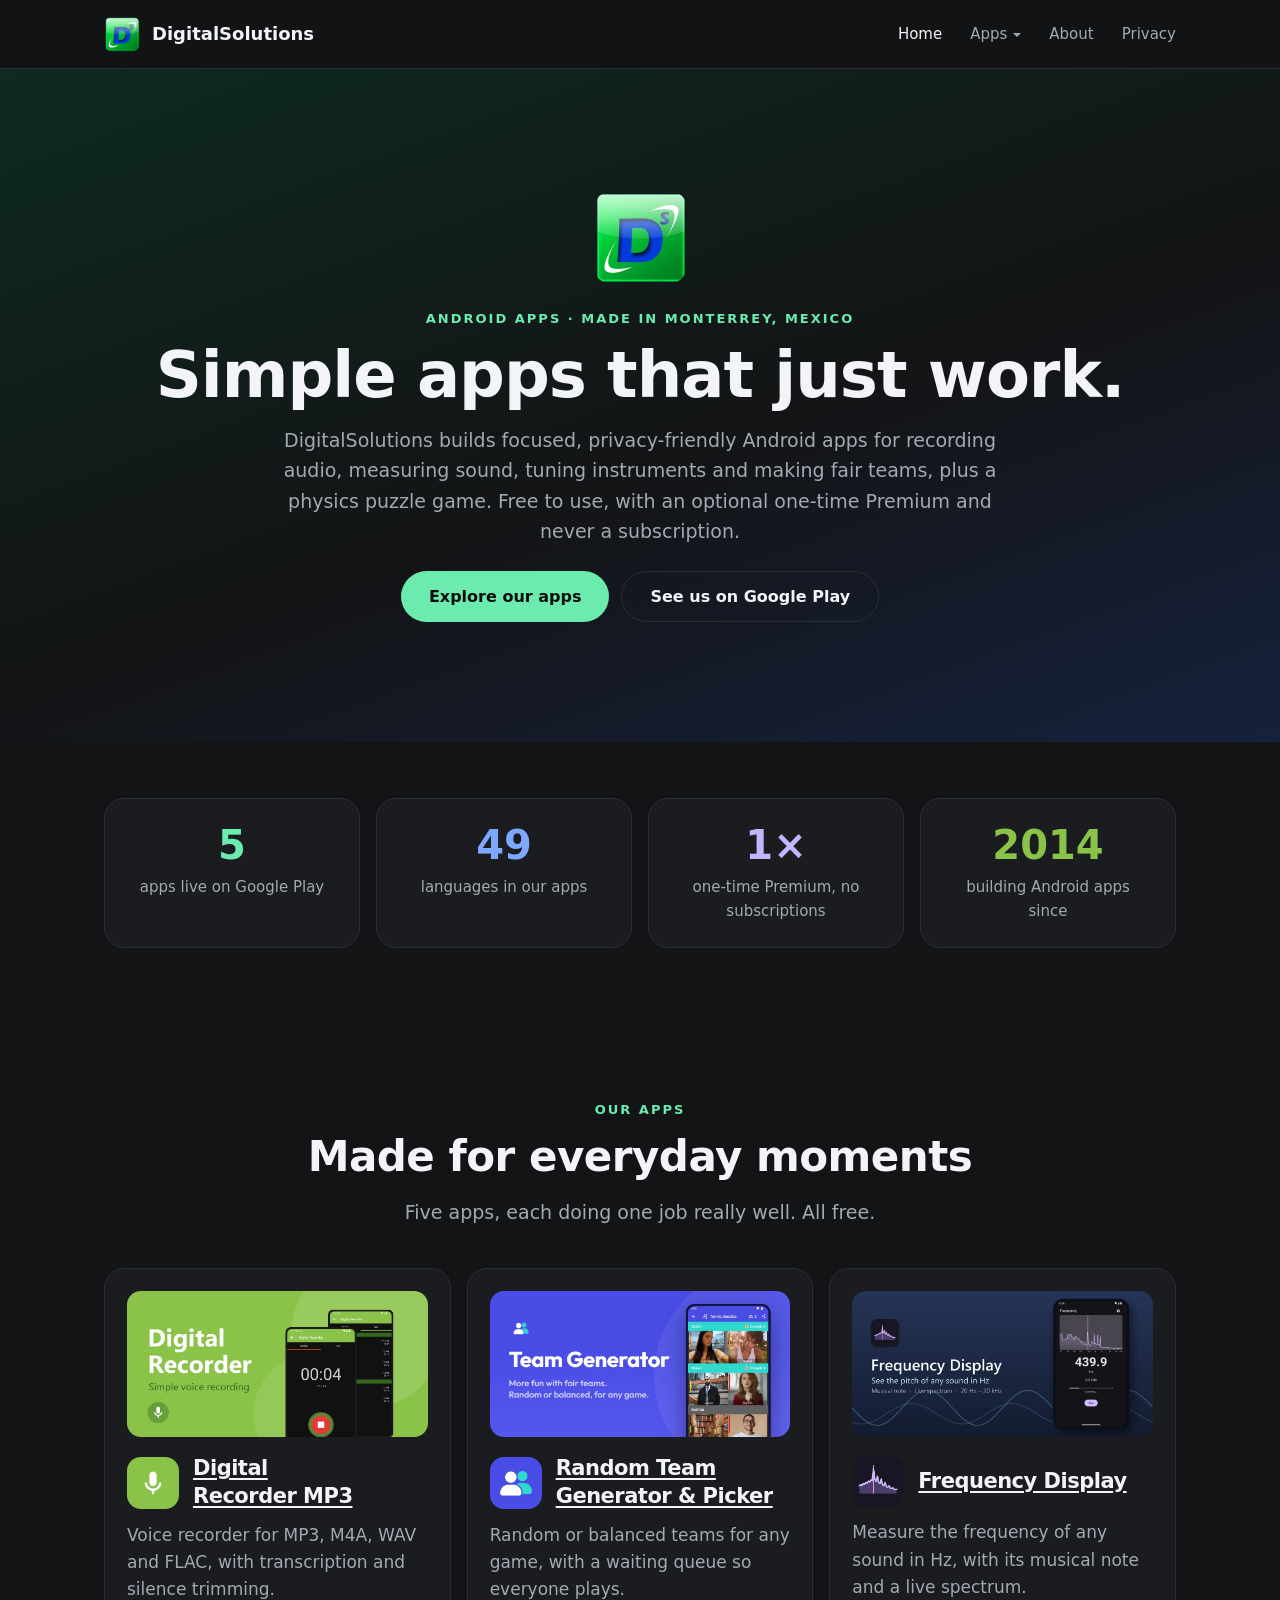
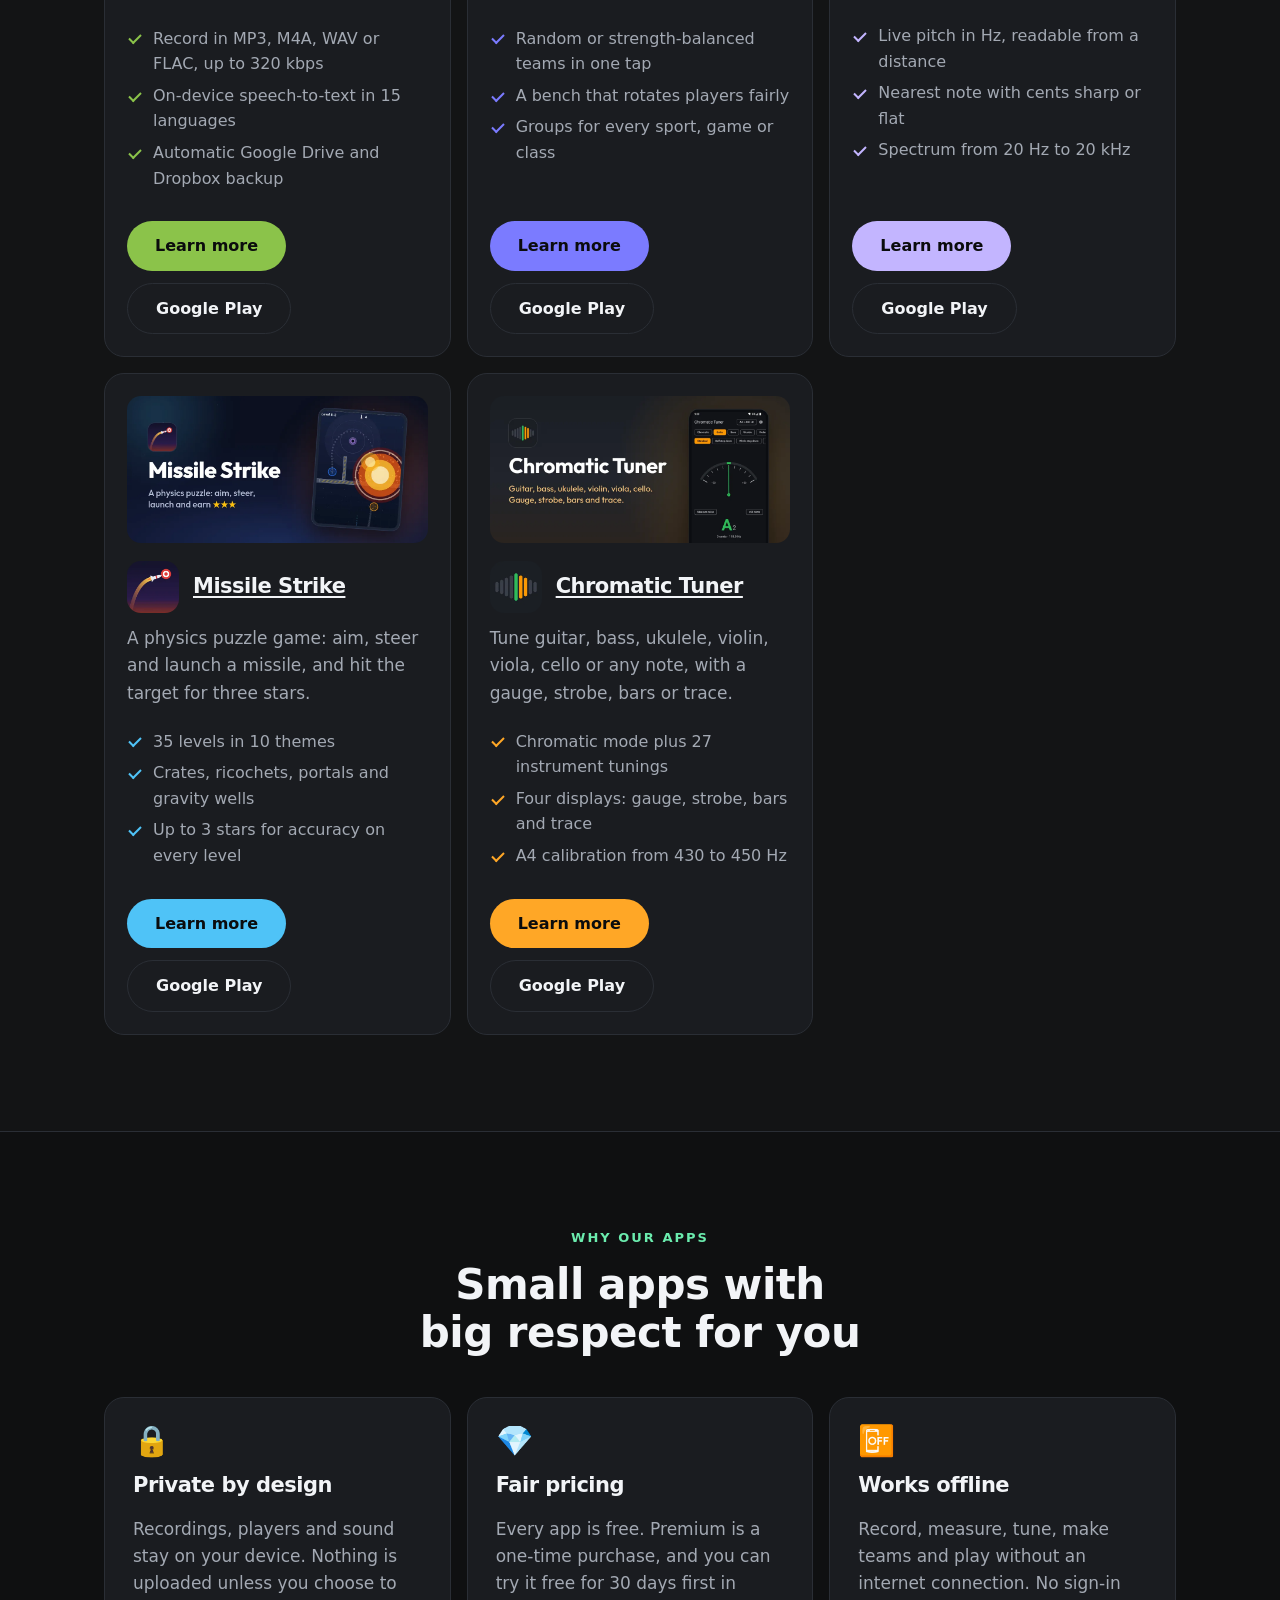
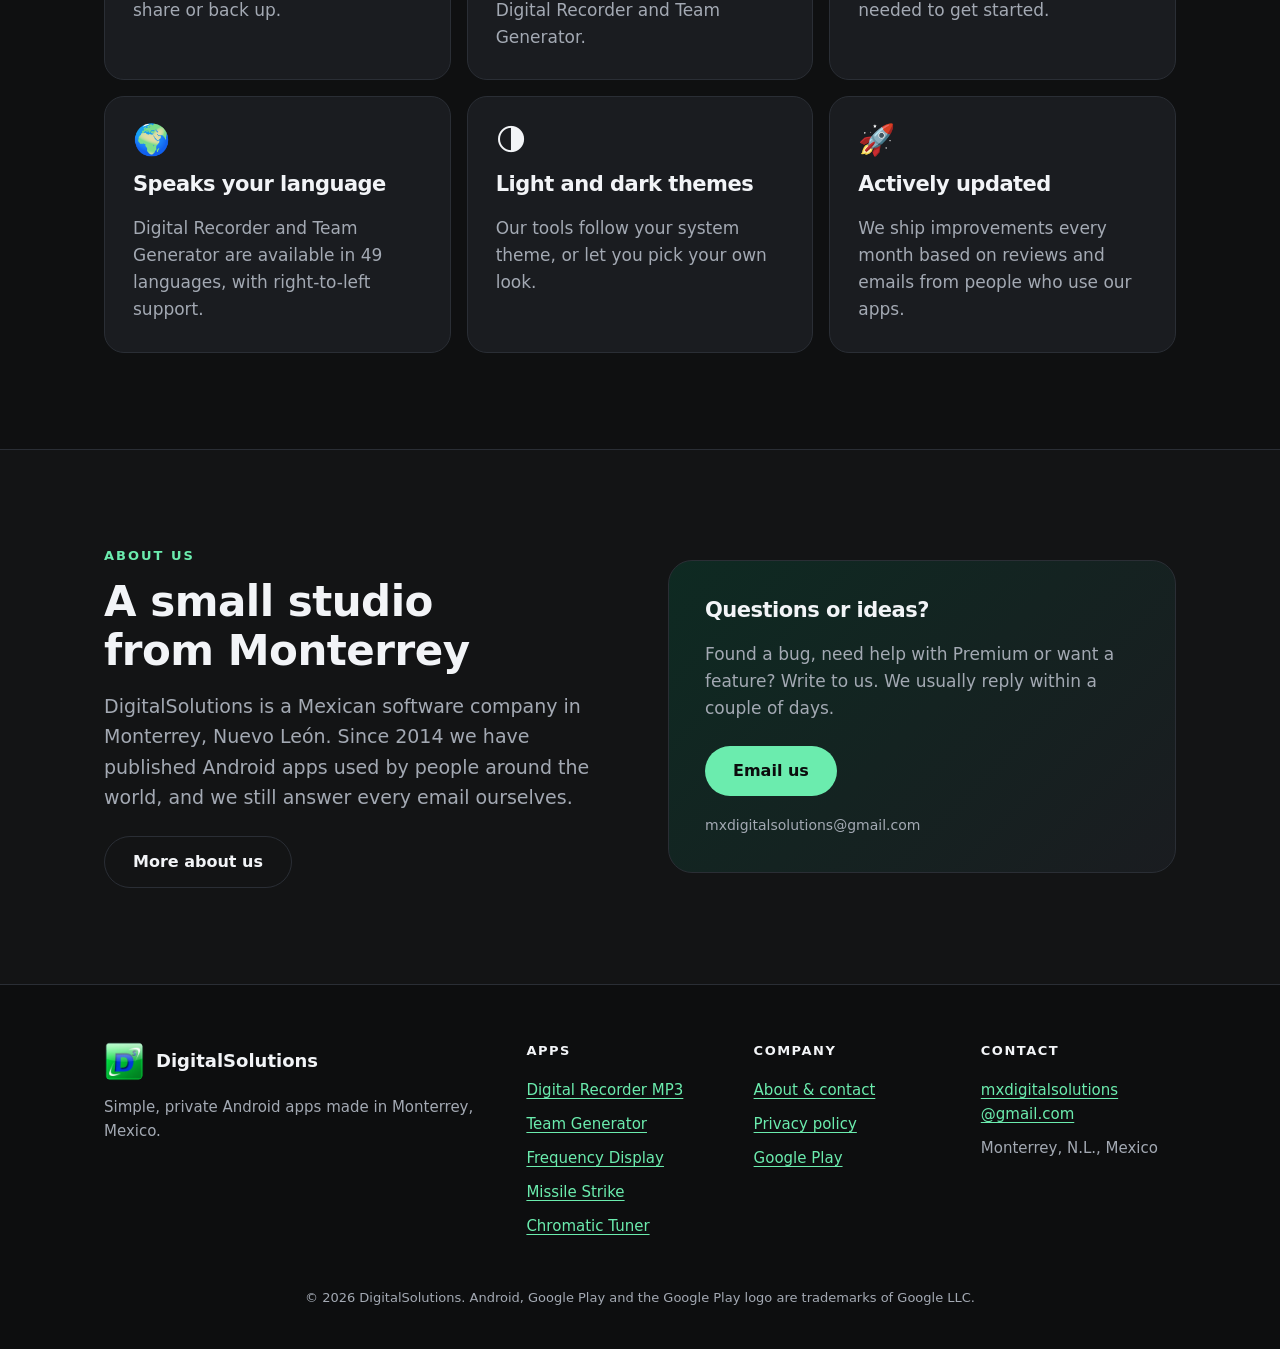
==== commit fc83f79b: "Update the Chromatic Tuner summary on Home" ====
--- a/index.html
+++ b/index.html
@@ -58,7 +58,7 @@
 </article><article class="card app-card" style="--accent:#ffa726;--glow:#2e2210">
   <a href="/apps/chromatic-tuner/" class="feature-link"><img src="/assets/img/chromatic-tuner-feature.webp" alt="Chromatic Tuner on Google Play" width="1024" height="500" class="feature" loading="lazy"></a>
   <div class="app-title"><img src="/assets/img/chromatic-tuner-icon.webp" alt="Chromatic Tuner icon" width="52" height="52" class="icon"><h3><a href="/apps/chromatic-tuner/">Chromatic Tuner</a></h3></div>
-  <p>Tune guitar, bass, violin, viola, cello or any note, with a gauge, strobe, bars or trace.</p><ul class="ticks"><li>Chromatic mode plus 23 instrument tunings</li><li>Four displays: gauge, strobe, bars and trace</li><li>A4 calibration from 430 to 450 Hz</li></ul>
+  <p>Tune guitar, bass, ukulele, violin, viola, cello or any note, with a gauge, strobe, bars or trace.</p><ul class="ticks"><li>Chromatic mode plus 27 instrument tunings</li><li>Four displays: gauge, strobe, bars and trace</li><li>A4 calibration from 430 to 450 Hz</li></ul>
   <div class="actions"><a class="btn btn-solid" href="/apps/chromatic-tuner/">Learn more</a><a class="btn btn-ghost" href="https://play.google.com/store/apps/details?id=com.digitalsolutions.chromatic" target="_blank" rel="noopener">Google Play</a></div>
 </article></div></div></section>
 <section class="section alt"><div class="wrap"><header class="section-head"><p class="eyebrow">Why our apps</p><h2>Small apps with big respect for you</h2></header><div class="grid g3"><div class="card"><p class="emoji" aria-hidden="true">🔒</p><h3>Private by design</h3><p>Recordings, players and sound stay on your device. Nothing is uploaded unless you choose to share or back up.</p></div><div class="card"><p class="emoji" aria-hidden="true">💎</p><h3>Fair pricing</h3><p>Every app is free. Premium is a one-time purchase, and you can try it free for 30 days first in Digital Recorder and Team Generator.</p></div><div class="card"><p class="emoji" aria-hidden="true">📴</p><h3>Works offline</h3><p>Record, measure, tune, make teams and play without an internet connection. No sign-in needed to get started.</p></div><div class="card"><p class="emoji" aria-hidden="true">🌍</p><h3>Speaks your language</h3><p>Digital Recorder and Team Generator are available in 49 languages, with right-to-left support.</p></div><div class="card"><p class="emoji" aria-hidden="true">🌗</p><h3>Light and dark themes</h3><p>Our tools follow your system theme, or let you pick your own look.</p></div><div class="card"><p class="emoji" aria-hidden="true">🚀</p><h3>Actively updated</h3><p>We ship improvements every month based on reviews and emails from people who use our apps.</p></div></div></div></section>
--- a/assets/site.css
+++ b/assets/site.css
@@ -139,6 +139,11 @@
 .shots img { border-radius: 18px; border: 1px solid var(--line); }
 .shots figcaption { color: var(--muted); font-size: 14px; text-align: center; margin-top: 10px; }
 
+/* Video */
+.video { margin: 0; }
+.video video { display: block; width: 100%; height: auto; border-radius: 18px; border: 1px solid var(--line); background: #000; }
+.video figcaption { color: var(--muted); font-size: 14px; text-align: center; margin-top: 10px; }
+
 /* FAQ */
 .faq { display: grid; gap: 12px; }
 .faq details { background: var(--card); border: 1px solid var(--line); border-radius: 14px; padding: 18px 22px; }
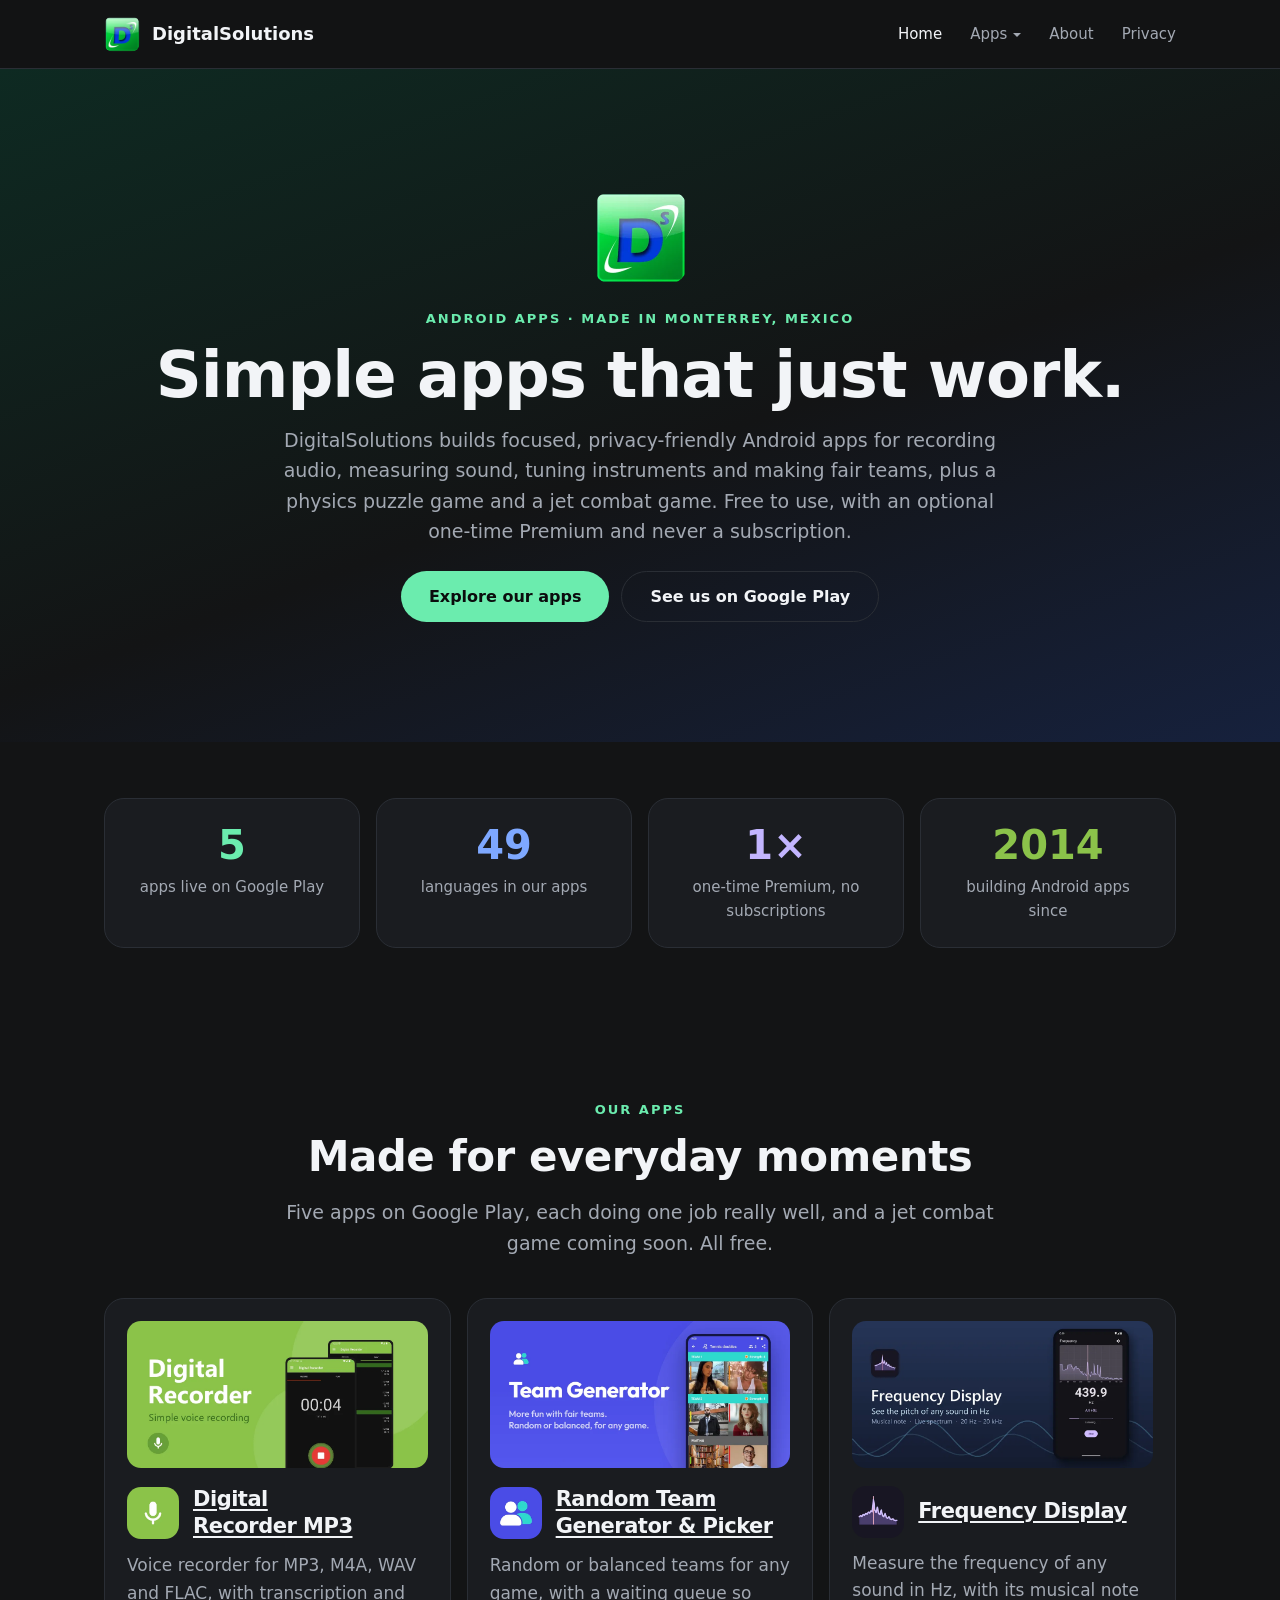
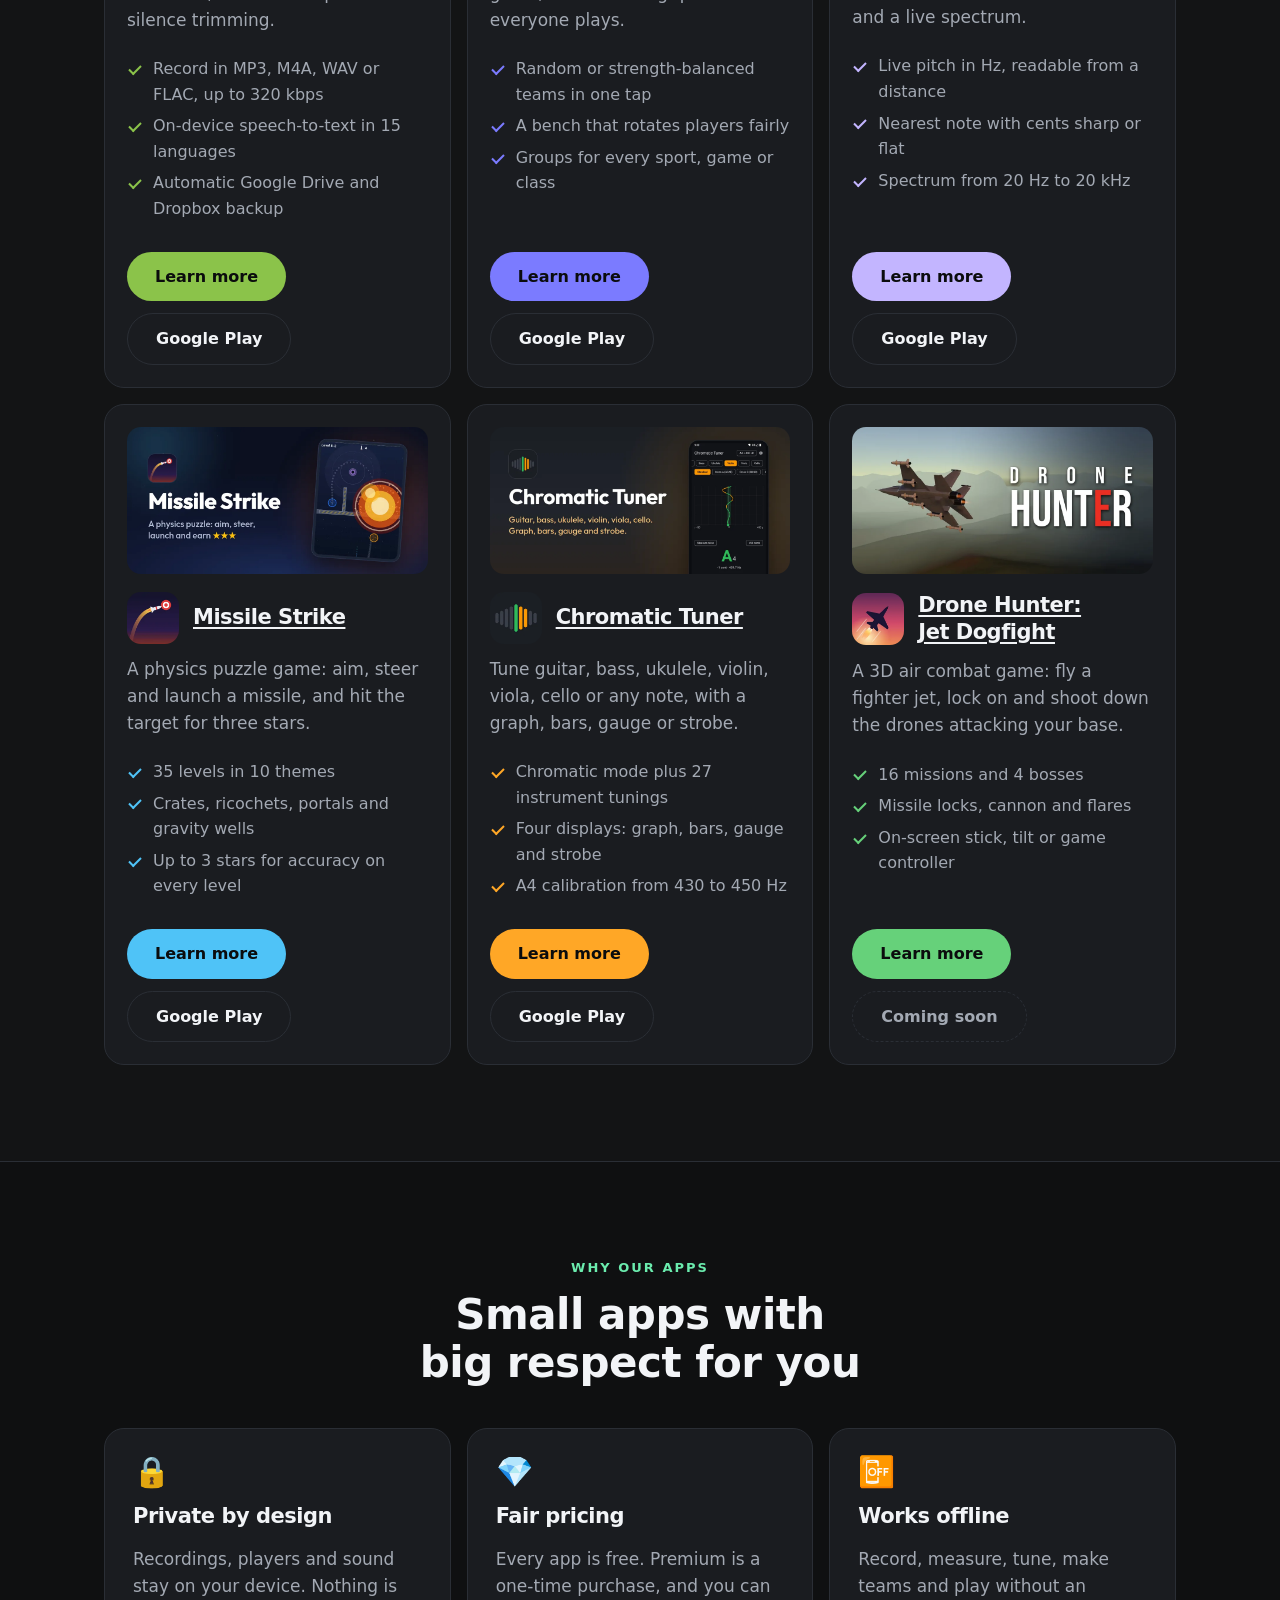
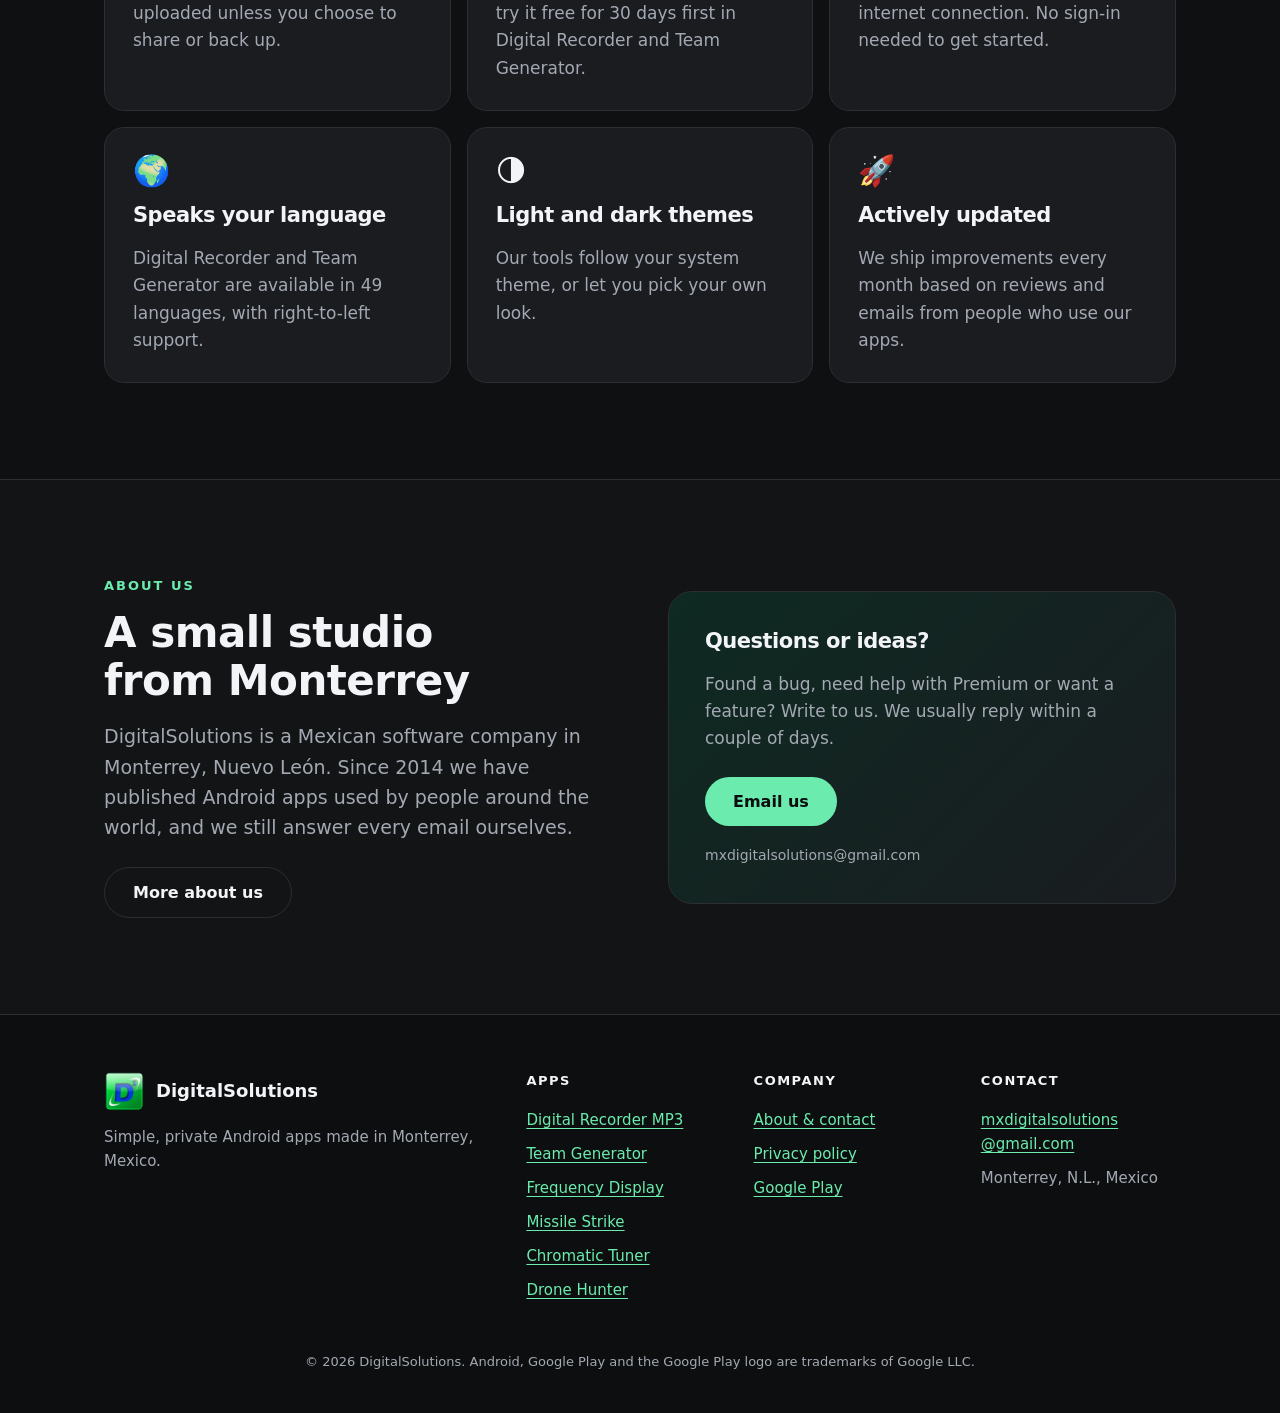
==== commit 439a1aa8: "Add Drone Hunter (coming soon); Team Generator picture sharing and group export; Chromatic Tuner pag" ====
--- a/index.html
+++ b/index.html
@@ -4,62 +4,70 @@
 <meta charset="utf-8">
 <meta name="viewport" content="width=device-width, initial-scale=1">
 <title>DigitalSolutions · Simple Android apps that just work</title>
-<meta name="description" content="DigitalSolutions makes simple, private Android apps: Digital Recorder MP3, Random Team Generator & Picker, Frequency Display, Chromatic Tuner and the Missile Strike puzzle game.">
+<meta name="description" content="DigitalSolutions makes simple, private Android apps: Digital Recorder MP3, Random Team Generator & Picker, Frequency Display, Chromatic Tuner, the Missile Strike puzzle game and the Drone Hunter air combat game.">
 <link rel="canonical" href="https://digitalsolutionsmx.github.io/">
 <meta property="og:type" content="website">
 <meta property="og:site_name" content="DigitalSolutions">
 <meta property="og:title" content="Simple Android apps that just work">
-<meta property="og:description" content="DigitalSolutions makes simple, private Android apps: Digital Recorder MP3, Random Team Generator & Picker, Frequency Display, Chromatic Tuner and the Missile Strike puzzle game.">
+<meta property="og:description" content="DigitalSolutions makes simple, private Android apps: Digital Recorder MP3, Random Team Generator & Picker, Frequency Display, Chromatic Tuner, the Missile Strike puzzle game and the Drone Hunter air combat game.">
 <meta property="og:url" content="https://digitalsolutionsmx.github.io/">
-<meta property="og:image" content="https://digitalsolutionsmx.github.io/assets/img/digitalsolutions-logo.webp">
+<meta property="og:image" content="https://digitalsolutionsmx.github.io/assets/og/digitalsolutions.png">
+<meta property="og:image:width" content="1200">
+<meta property="og:image:height" content="630">
 <meta name="twitter:card" content="summary_large_image">
 <meta name="theme-color" content="#131415">
 <meta name="google-site-verification" content="0GU7_Fm8hHknsM-LTBOXZ28o7imqYeGRDdje8_iHSXY">
 <link rel="icon" type="image/png" href="/favicon.png">
 <link rel="apple-touch-icon" href="/apple-touch-icon.png">
 <link rel="stylesheet" href="/assets/site.css">
+<script type="application/ld+json">{"@context":"https://schema.org","@type":"Organization","name":"DigitalSolutions","url":"https://digitalsolutionsmx.github.io/","logo":"https://digitalsolutionsmx.github.io/apple-touch-icon.png","email":"mxdigitalsolutions@gmail.com","sameAs":["https://play.google.com/store/apps/dev?id=5730093777054763174"],"address":{"@type":"PostalAddress","addressLocality":"Monterrey","addressRegion":"N.L.","addressCountry":"MX"}}</script>
 </head>
 <body>
 <a class="skip" href="#main">Skip to content</a>
 <header class="site-header"><div class="wrap bar">
   <a class="brand" href="/"><img src="/assets/img/digitalsolutions-logo.webp" alt="" width="36" height="36"><span>DigitalSolutions</span></a>
-  <nav class="nav" aria-label="Main"><a href="/" aria-current="page">Home</a><div class="dd"><a href="/apps/">Apps</a><div class="dd-menu"><a href="/apps/digital-recorder-mp3/">Digital Recorder MP3</a><a href="/apps/team-generator/">Team Generator</a><a href="/apps/frequency-display/">Frequency Display</a><a href="/apps/missile-strike/">Missile Strike</a><a href="/apps/chromatic-tuner/">Chromatic Tuner</a></div></div><a href="/about/">About</a><a href="/privacy-policy/">Privacy</a></nav>
-  <details class="mnav"><summary aria-label="Open menu"><span></span><span></span><span></span></summary><nav class="mnav-panel" aria-label="Mobile"><a href="/">Home</a><a href="/apps/">Apps</a><a href="/apps/digital-recorder-mp3/" class="sub">Digital Recorder MP3</a><a href="/apps/team-generator/" class="sub">Team Generator</a><a href="/apps/frequency-display/" class="sub">Frequency Display</a><a href="/apps/missile-strike/" class="sub">Missile Strike</a><a href="/apps/chromatic-tuner/" class="sub">Chromatic Tuner</a><a href="/about/">About</a><a href="/privacy-policy/">Privacy</a></nav></details>
+  <nav class="nav" aria-label="Main"><a href="/" aria-current="page">Home</a><div class="dd"><a href="/apps/">Apps</a><div class="dd-menu"><a href="/apps/digital-recorder-mp3/">Digital Recorder MP3</a><a href="/apps/team-generator/">Team Generator</a><a href="/apps/frequency-display/">Frequency Display</a><a href="/apps/missile-strike/">Missile Strike</a><a href="/apps/chromatic-tuner/">Chromatic Tuner</a><a href="/apps/drone-hunter/">Drone Hunter</a></div></div><a href="/about/">About</a><a href="/privacy-policy/">Privacy</a></nav>
+  <details class="mnav"><summary aria-label="Open menu"><span></span><span></span><span></span></summary><nav class="mnav-panel" aria-label="Mobile"><a href="/">Home</a><a href="/apps/">Apps</a><a href="/apps/digital-recorder-mp3/" class="sub">Digital Recorder MP3</a><a href="/apps/team-generator/" class="sub">Team Generator</a><a href="/apps/frequency-display/" class="sub">Frequency Display</a><a href="/apps/missile-strike/" class="sub">Missile Strike</a><a href="/apps/chromatic-tuner/" class="sub">Chromatic Tuner</a><a href="/apps/drone-hunter/" class="sub">Drone Hunter</a><a href="/about/">About</a><a href="/privacy-policy/">Privacy</a></nav></details>
 </div></header>
 <main id="main">
 <section class="hero hero-home"><div class="wrap center">
     <img src="/assets/img/digitalsolutions-logo.webp" alt="DigitalSolutions logo" width="96" height="96" class="icon icon-lg">
     <p class="eyebrow">Android apps · Made in Monterrey, Mexico</p>
     <h1>Simple apps that just work.</h1>
-    <p class="lead">DigitalSolutions builds focused, privacy-friendly Android apps for recording audio, measuring sound, tuning instruments and making fair teams, plus a physics puzzle game. Free to use, with an optional one-time Premium and never a subscription.</p>
+    <p class="lead">DigitalSolutions builds focused, privacy-friendly Android apps for recording audio, measuring sound, tuning instruments and making fair teams, plus a physics puzzle game and a jet combat game. Free to use, with an optional one-time Premium and never a subscription.</p>
     <div class="actions center"><a class="btn btn-solid" href="/apps/">Explore our apps</a><a class="btn btn-ghost" href="https://play.google.com/store/apps/dev?id=5730093777054763174" target="_blank" rel="noopener">See us on Google Play</a></div>
   </div></section>
 <section class="section tight"><div class="wrap"><div class="grid g4"><div class="card stat"><p class="big">5</p><p>apps live on Google Play</p></div><div class="card stat"><p class="big">49</p><p>languages in our apps</p></div><div class="card stat"><p class="big">1×</p><p>one-time Premium, no subscriptions</p></div><div class="card stat"><p class="big">2014</p><p>building Android apps since</p></div></div></div></section>
-<section class="section"><div class="wrap"><header class="section-head"><p class="eyebrow">Our apps</p><h2>Made for everyday moments</h2><p class="lead">Five apps, each doing one job really well. All free.</p></header><div class="grid g3"><article class="card app-card" style="--accent:#8bc34a;--glow:#1c2c12">
+<section class="section"><div class="wrap"><header class="section-head"><p class="eyebrow">Our apps</p><h2>Made for everyday moments</h2><p class="lead">Five apps on Google Play, each doing one job really well, and a jet combat game coming soon. All free.</p></header><div class="grid g3"><article class="card app-card" style="--accent:#8bc34a;--glow:#1c2c12">
   <a href="/apps/digital-recorder-mp3/" class="feature-link"><img src="/assets/img/digital-recorder-feature.webp" alt="Digital Recorder on Google Play" width="1024" height="500" class="feature" loading="lazy"></a>
   <div class="app-title"><img src="/assets/img/digital-recorder-icon.webp" alt="Digital Recorder icon" width="52" height="52" class="icon"><h3><a href="/apps/digital-recorder-mp3/">Digital Recorder MP3</a></h3></div>
   <p>Voice recorder for MP3, M4A, WAV and FLAC, with transcription and silence trimming.</p><ul class="ticks"><li>Record in MP3, M4A, WAV or FLAC, up to 320 kbps</li><li>On-device speech-to-text in 15 languages</li><li>Automatic Google Drive and Dropbox backup</li></ul>
-  <div class="actions"><a class="btn btn-solid" href="/apps/digital-recorder-mp3/">Learn more</a><a class="btn btn-ghost" href="https://play.google.com/store/apps/details?id=com.digitalsolutions.digitalrecorder" target="_blank" rel="noopener">Google Play</a></div>
+  <div class="actions"><a class="btn btn-solid" href="/apps/digital-recorder-mp3/">Learn more</a><a class="btn btn-ghost" href="https://play.google.com/store/apps/details?id=com.digitalsolutions.digitalrecorder&amp;referrer=utm_source%3Dwebsite%26utm_medium%3Dreferral" target="_blank" rel="noopener">Google Play</a></div>
 </article><article class="card app-card" style="--accent:#7b7bff;--glow:#1d1f4a">
   <a href="/apps/team-generator/" class="feature-link"><img src="/assets/img/team-generator-feature.webp" alt="Team Generator on Google Play" width="1024" height="500" class="feature" loading="lazy"></a>
   <div class="app-title"><img src="/assets/img/team-generator-icon.webp" alt="Team Generator icon" width="52" height="52" class="icon"><h3><a href="/apps/team-generator/">Random Team Generator &amp; Picker</a></h3></div>
   <p>Random or balanced teams for any game, with a waiting queue so everyone plays.</p><ul class="ticks"><li>Random or strength-balanced teams in one tap</li><li>A bench that rotates players fairly</li><li>Groups for every sport, game or class</li></ul>
-  <div class="actions"><a class="btn btn-solid" href="/apps/team-generator/">Learn more</a><a class="btn btn-ghost" href="https://play.google.com/store/apps/details?id=com.digitalsolutions.teamgenerator" target="_blank" rel="noopener">Google Play</a></div>
+  <div class="actions"><a class="btn btn-solid" href="/apps/team-generator/">Learn more</a><a class="btn btn-ghost" href="https://play.google.com/store/apps/details?id=com.digitalsolutions.teamgenerator&amp;referrer=utm_source%3Dwebsite%26utm_medium%3Dreferral" target="_blank" rel="noopener">Google Play</a></div>
 </article><article class="card app-card" style="--accent:#c3b5ff;--glow:#1e2645">
   <a href="/apps/frequency-display/" class="feature-link"><img src="/assets/img/frequency-display-feature.webp" alt="Frequency Display on Google Play" width="1024" height="500" class="feature" loading="lazy"></a>
   <div class="app-title"><img src="/assets/img/frequency-display-icon.webp" alt="Frequency Display icon" width="52" height="52" class="icon"><h3><a href="/apps/frequency-display/">Frequency Display</a></h3></div>
   <p>Measure the frequency of any sound in Hz, with its musical note and a live spectrum.</p><ul class="ticks"><li>Live pitch in Hz, readable from a distance</li><li>Nearest note with cents sharp or flat</li><li>Spectrum from 20 Hz to 20 kHz</li></ul>
-  <div class="actions"><a class="btn btn-solid" href="/apps/frequency-display/">Learn more</a><a class="btn btn-ghost" href="https://play.google.com/store/apps/details?id=com.digitalsolutions.frequency" target="_blank" rel="noopener">Google Play</a></div>
+  <div class="actions"><a class="btn btn-solid" href="/apps/frequency-display/">Learn more</a><a class="btn btn-ghost" href="https://play.google.com/store/apps/details?id=com.digitalsolutions.frequency&amp;referrer=utm_source%3Dwebsite%26utm_medium%3Dreferral" target="_blank" rel="noopener">Google Play</a></div>
 </article><article class="card app-card" style="--accent:#4fc3f7;--glow:#10203a">
   <a href="/apps/missile-strike/" class="feature-link"><img src="/assets/img/missile-strike-feature.webp" alt="Missile Strike on Google Play" width="1024" height="500" class="feature" loading="lazy"></a>
   <div class="app-title"><img src="/assets/img/missile-strike-icon.webp" alt="Missile Strike icon" width="52" height="52" class="icon"><h3><a href="/apps/missile-strike/">Missile Strike</a></h3></div>
   <p>A physics puzzle game: aim, steer and launch a missile, and hit the target for three stars.</p><ul class="ticks"><li>35 levels in 10 themes</li><li>Crates, ricochets, portals and gravity wells</li><li>Up to 3 stars for accuracy on every level</li></ul>
-  <div class="actions"><a class="btn btn-solid" href="/apps/missile-strike/">Learn more</a><a class="btn btn-ghost" href="https://play.google.com/store/apps/details?id=com.digitalsolutions.missile" target="_blank" rel="noopener">Google Play</a></div>
+  <div class="actions"><a class="btn btn-solid" href="/apps/missile-strike/">Learn more</a><a class="btn btn-ghost" href="https://play.google.com/store/apps/details?id=com.digitalsolutions.missile&amp;referrer=utm_source%3Dwebsite%26utm_medium%3Dreferral" target="_blank" rel="noopener">Google Play</a></div>
 </article><article class="card app-card" style="--accent:#ffa726;--glow:#2e2210">
   <a href="/apps/chromatic-tuner/" class="feature-link"><img src="/assets/img/chromatic-tuner-feature.webp" alt="Chromatic Tuner on Google Play" width="1024" height="500" class="feature" loading="lazy"></a>
   <div class="app-title"><img src="/assets/img/chromatic-tuner-icon.webp" alt="Chromatic Tuner icon" width="52" height="52" class="icon"><h3><a href="/apps/chromatic-tuner/">Chromatic Tuner</a></h3></div>
-  <p>Tune guitar, bass, ukulele, violin, viola, cello or any note, with a gauge, strobe, bars or trace.</p><ul class="ticks"><li>Chromatic mode plus 27 instrument tunings</li><li>Four displays: gauge, strobe, bars and trace</li><li>A4 calibration from 430 to 450 Hz</li></ul>
-  <div class="actions"><a class="btn btn-solid" href="/apps/chromatic-tuner/">Learn more</a><a class="btn btn-ghost" href="https://play.google.com/store/apps/details?id=com.digitalsolutions.chromatic" target="_blank" rel="noopener">Google Play</a></div>
+  <p>Tune guitar, bass, ukulele, violin, viola, cello or any note, with a graph, bars, gauge or strobe.</p><ul class="ticks"><li>Chromatic mode plus 27 instrument tunings</li><li>Four displays: graph, bars, gauge and strobe</li><li>A4 calibration from 430 to 450 Hz</li></ul>
+  <div class="actions"><a class="btn btn-solid" href="/apps/chromatic-tuner/">Learn more</a><a class="btn btn-ghost" href="https://play.google.com/store/apps/details?id=com.digitalsolutions.chromatic&amp;referrer=utm_source%3Dwebsite%26utm_medium%3Dreferral" target="_blank" rel="noopener">Google Play</a></div>
+</article><article class="card app-card" style="--accent:#66d17a;--glow:#12291a">
+  <a href="/apps/drone-hunter/" class="feature-link"><img src="/assets/img/drone-hunter-feature.webp" alt="Drone Hunter on Google Play" width="1024" height="500" class="feature" loading="lazy"></a>
+  <div class="app-title"><img src="/assets/img/drone-hunter-icon.webp" alt="Drone Hunter icon" width="52" height="52" class="icon"><h3><a href="/apps/drone-hunter/">Drone Hunter: Jet Dogfight</a></h3></div>
+  <p>A 3D air combat game: fly a fighter jet, lock on and shoot down the drones attacking your base.</p><ul class="ticks"><li>16 missions and 4 bosses</li><li>Missile locks, cannon and flares</li><li>On-screen stick, tilt or game controller</li></ul>
+  <div class="actions"><a class="btn btn-solid" href="/apps/drone-hunter/">Learn more</a><span class="btn btn-ghost soon">Coming soon</span></div>
 </article></div></div></section>
 <section class="section alt"><div class="wrap"><header class="section-head"><p class="eyebrow">Why our apps</p><h2>Small apps with big respect for you</h2></header><div class="grid g3"><div class="card"><p class="emoji" aria-hidden="true">🔒</p><h3>Private by design</h3><p>Recordings, players and sound stay on your device. Nothing is uploaded unless you choose to share or back up.</p></div><div class="card"><p class="emoji" aria-hidden="true">💎</p><h3>Fair pricing</h3><p>Every app is free. Premium is a one-time purchase, and you can try it free for 30 days first in Digital Recorder and Team Generator.</p></div><div class="card"><p class="emoji" aria-hidden="true">📴</p><h3>Works offline</h3><p>Record, measure, tune, make teams and play without an internet connection. No sign-in needed to get started.</p></div><div class="card"><p class="emoji" aria-hidden="true">🌍</p><h3>Speaks your language</h3><p>Digital Recorder and Team Generator are available in 49 languages, with right-to-left support.</p></div><div class="card"><p class="emoji" aria-hidden="true">🌗</p><h3>Light and dark themes</h3><p>Our tools follow your system theme, or let you pick your own look.</p></div><div class="card"><p class="emoji" aria-hidden="true">🚀</p><h3>Actively updated</h3><p>We ship improvements every month based on reviews and emails from people who use our apps.</p></div></div></div></section>
 <section class="section"><div class="wrap"><div class="two-col"><div><p class="eyebrow">About us</p><h2>A small studio from Monterrey</h2><p class="lead">DigitalSolutions is a Mexican software company in Monterrey, Nuevo León. Since 2014 we have published Android apps used by people around the world, and we still answer every email ourselves.</p><div class="actions"><a class="btn btn-ghost" href="/about/">More about us</a></div></div><div class="card glow"><h3>Questions or ideas?</h3><p>Found a bug, need help with Premium or want a feature? Write to us. We usually reply within a couple of days.</p><div class="actions"><a class="btn btn-solid" href="mailto:mxdigitalsolutions@gmail.com">Email us</a></div><p class="note">mxdigitalsolutions@gmail.com</p></div></div></div></section>
@@ -67,7 +75,7 @@
 <footer class="site-footer"><div class="wrap">
   <div class="foot-grid">
     <div><a class="brand" href="/"><img src="/assets/img/digitalsolutions-logo.webp" alt="" width="40" height="40" loading="lazy"><span>DigitalSolutions</span></a><p>Simple, private Android apps made in Monterrey, Mexico.</p></div>
-    <div><p class="foot-head">Apps</p><a href="/apps/digital-recorder-mp3/">Digital Recorder MP3</a><a href="/apps/team-generator/">Team Generator</a><a href="/apps/frequency-display/">Frequency Display</a><a href="/apps/missile-strike/">Missile Strike</a><a href="/apps/chromatic-tuner/">Chromatic Tuner</a></div>
+    <div><p class="foot-head">Apps</p><a href="/apps/digital-recorder-mp3/">Digital Recorder MP3</a><a href="/apps/team-generator/">Team Generator</a><a href="/apps/frequency-display/">Frequency Display</a><a href="/apps/missile-strike/">Missile Strike</a><a href="/apps/chromatic-tuner/">Chromatic Tuner</a><a href="/apps/drone-hunter/">Drone Hunter</a></div>
     <div><p class="foot-head">Company</p><a href="/about/">About &amp; contact</a><a href="/privacy-policy/">Privacy policy</a><a href="https://play.google.com/store/apps/dev?id=5730093777054763174" target="_blank" rel="noopener">Google Play</a></div>
     <div><p class="foot-head">Contact</p><a href="mailto:mxdigitalsolutions@gmail.com">mxdigitalsolutions<wbr>@gmail.com</a><p>Monterrey, N.L., Mexico</p></div>
   </div>
--- a/assets/site.css
+++ b/assets/site.css
@@ -85,6 +85,9 @@
 .hero-home .lead { max-width: 720px; margin-left: auto; margin-right: auto; }
 .hero-grid { display: grid; grid-template-columns: 1.4fr 1fr; gap: 48px; align-items: center; }
 .hero-shot .phone { width: 300px; margin: 0 auto; border-radius: 28px; box-shadow: 0 30px 80px rgba(0, 0, 0, 0.55); }
+/* Landscape games (Drone Hunter): a wide screenshot gets the bigger column */
+.hero-grid:has(.wide) { grid-template-columns: 1fr 1.15fr; }
+.hero-shot .wide { display: block; width: 100%; height: auto; border-radius: 18px; border: 1px solid var(--line); box-shadow: 0 30px 80px rgba(0, 0, 0, 0.55); }
 .icon { border-radius: 14px; flex: none; }
 .icon-lg { border-radius: 22px; margin-bottom: 24px; }
 
@@ -138,6 +141,9 @@
 .shots figure { margin: 0; scroll-snap-align: start; }
 .shots img { border-radius: 18px; border: 1px solid var(--line); }
 .shots figcaption { color: var(--muted); font-size: 14px; text-align: center; margin-top: 10px; }
+.grid + .lead { margin: 32px auto 0; max-width: 760px; }
+.shots.wide { grid-auto-columns: minmax(320px, 1fr); }
+.shots.wide img { width: 100%; height: auto; }
 
 /* Video */
 .video { margin: 0; }
@@ -208,6 +214,8 @@
   .lead { font-size: 18px; }
   .cta { padding: 32px 20px; }
   .shots { grid-auto-columns: 62%; }
+  .shots.wide { grid-auto-columns: 88%; }
+  .hero-grid:has(.wide) { grid-template-columns: 1fr; }
 }
 @media (max-width: 420px) {
   .g4 { grid-template-columns: 1fr 1fr; }
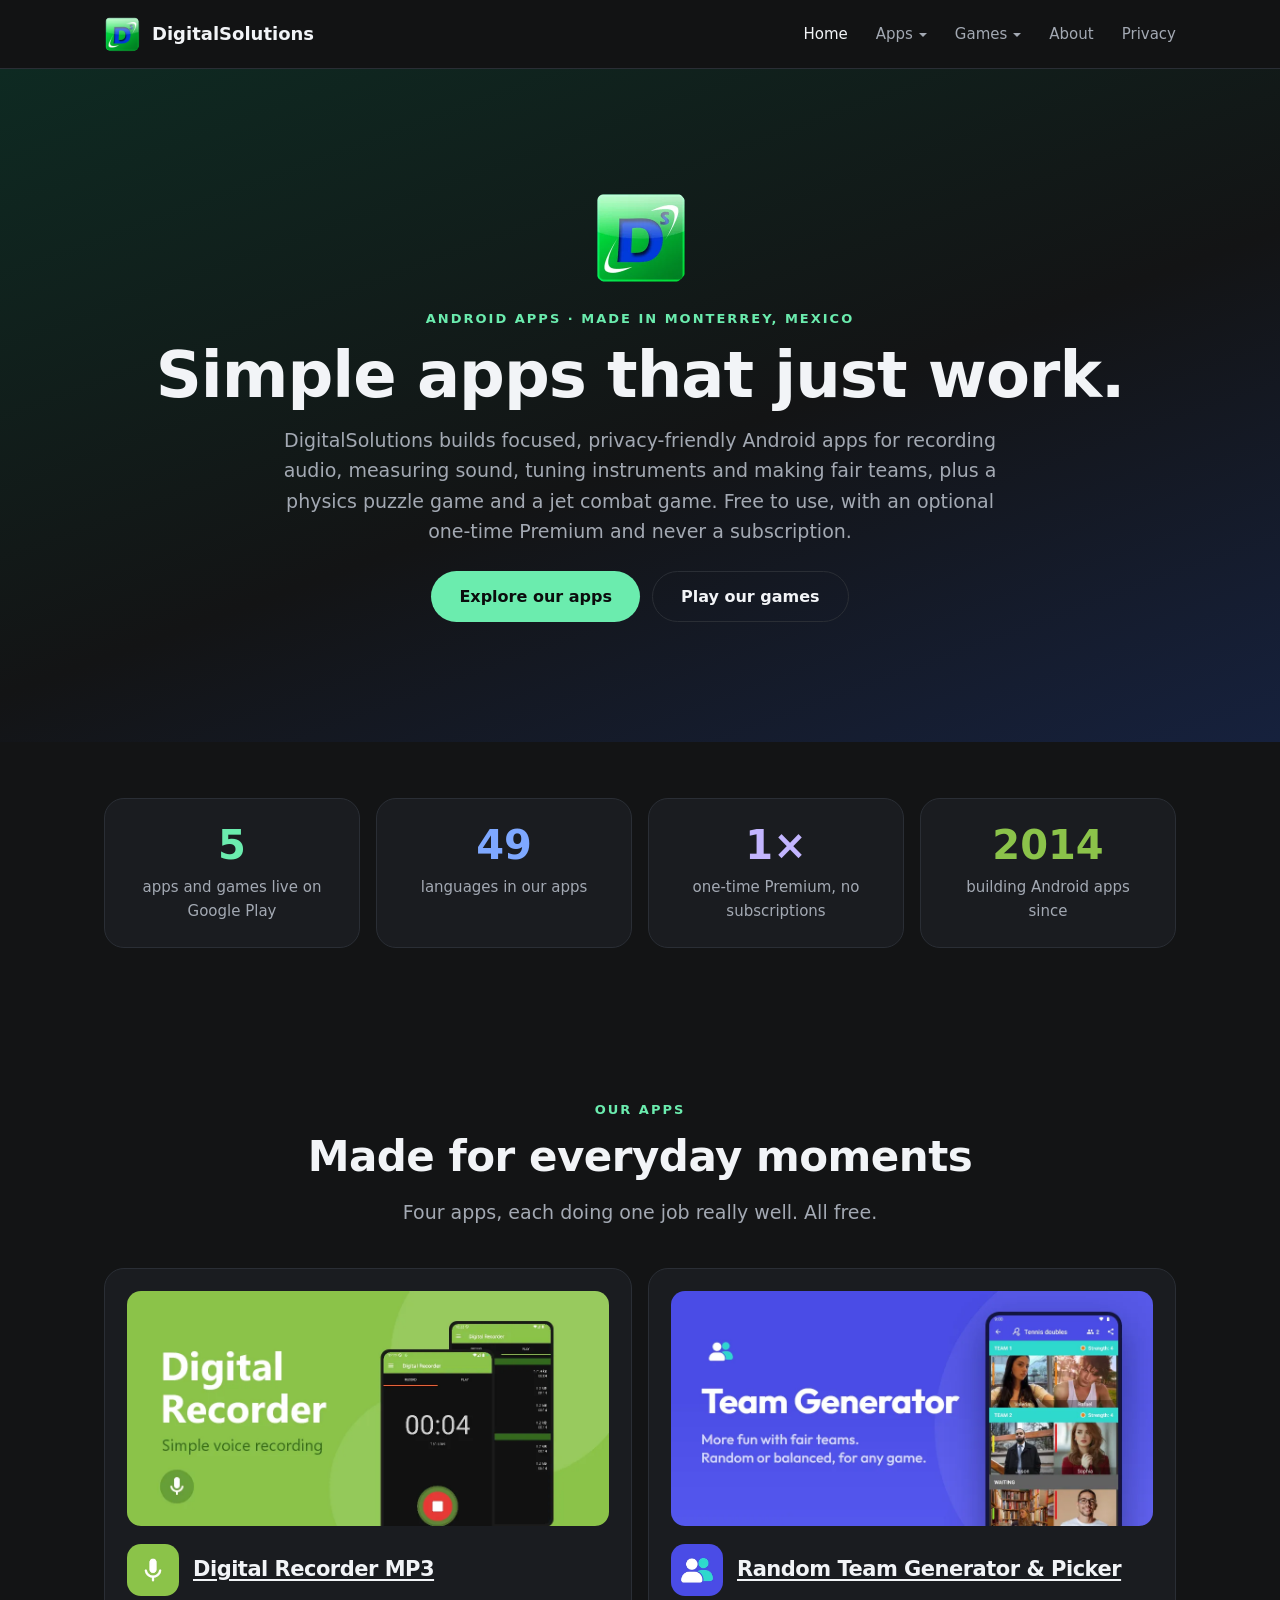
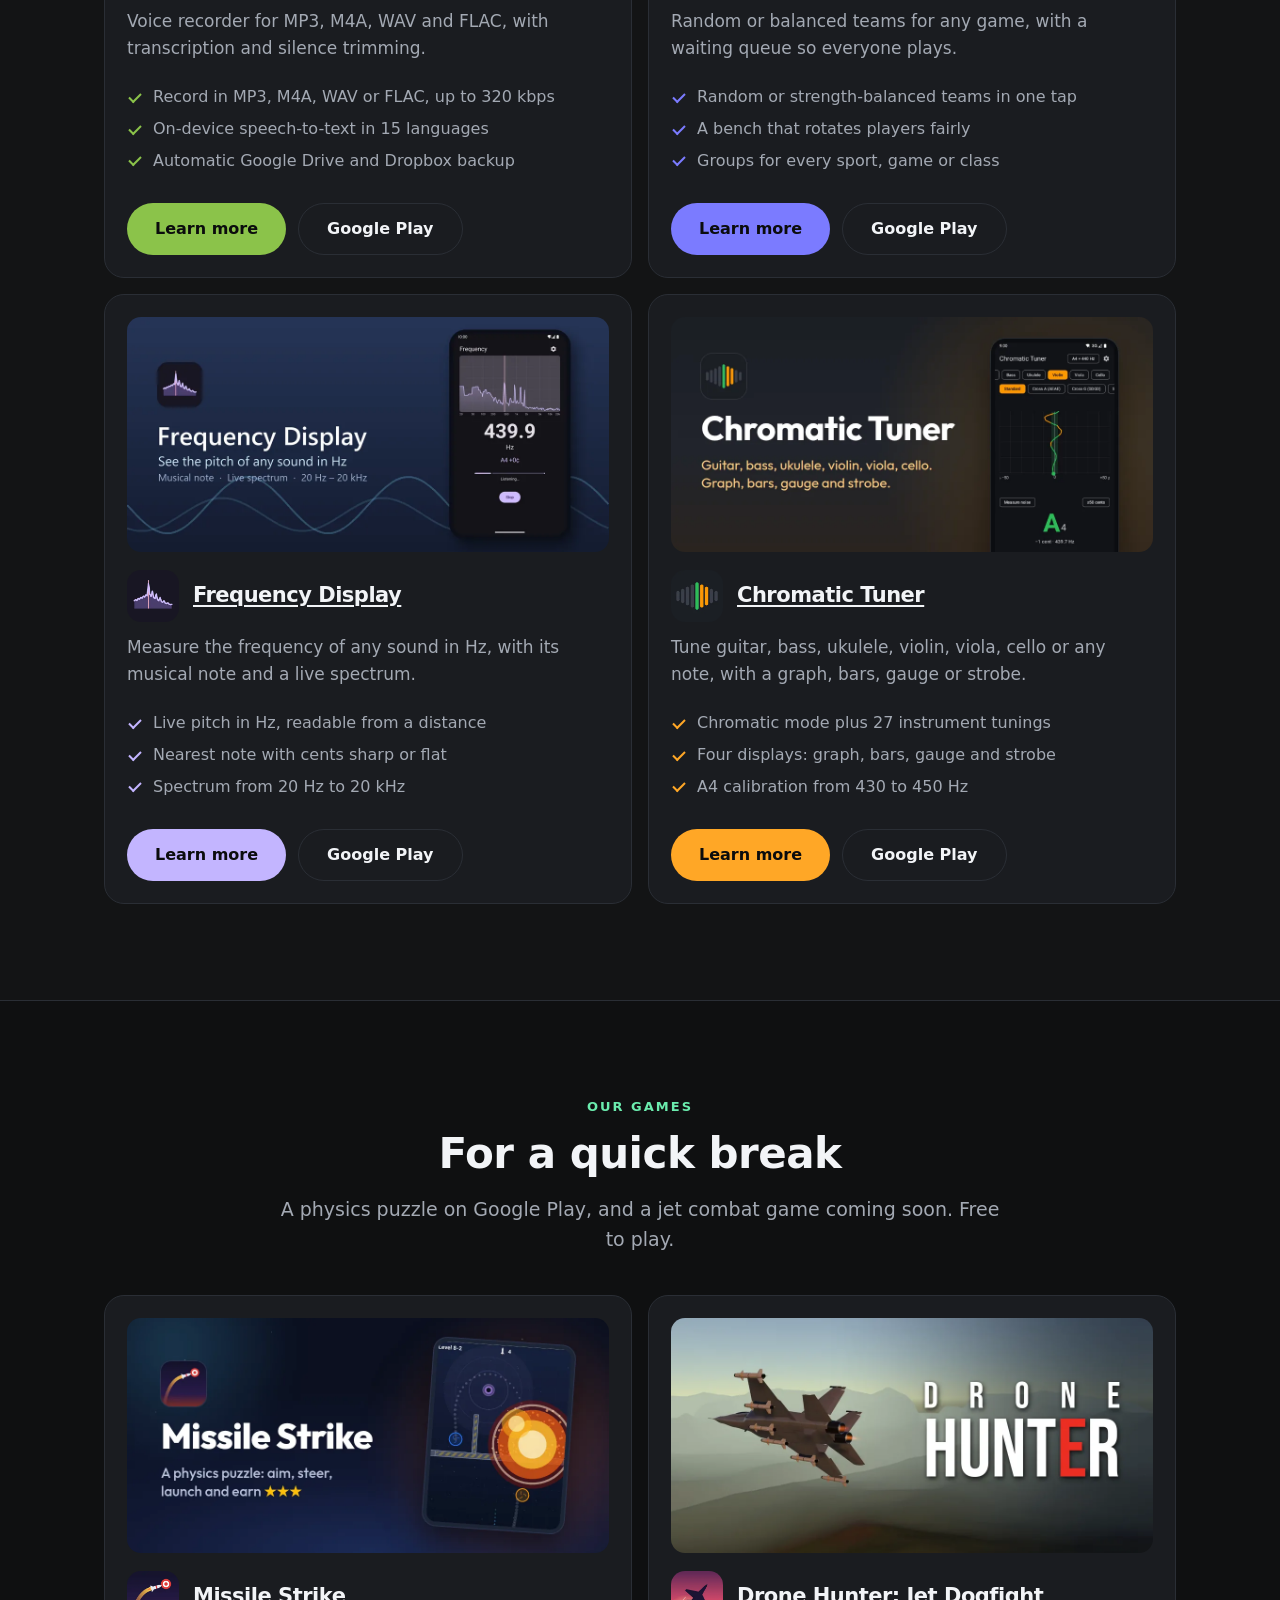
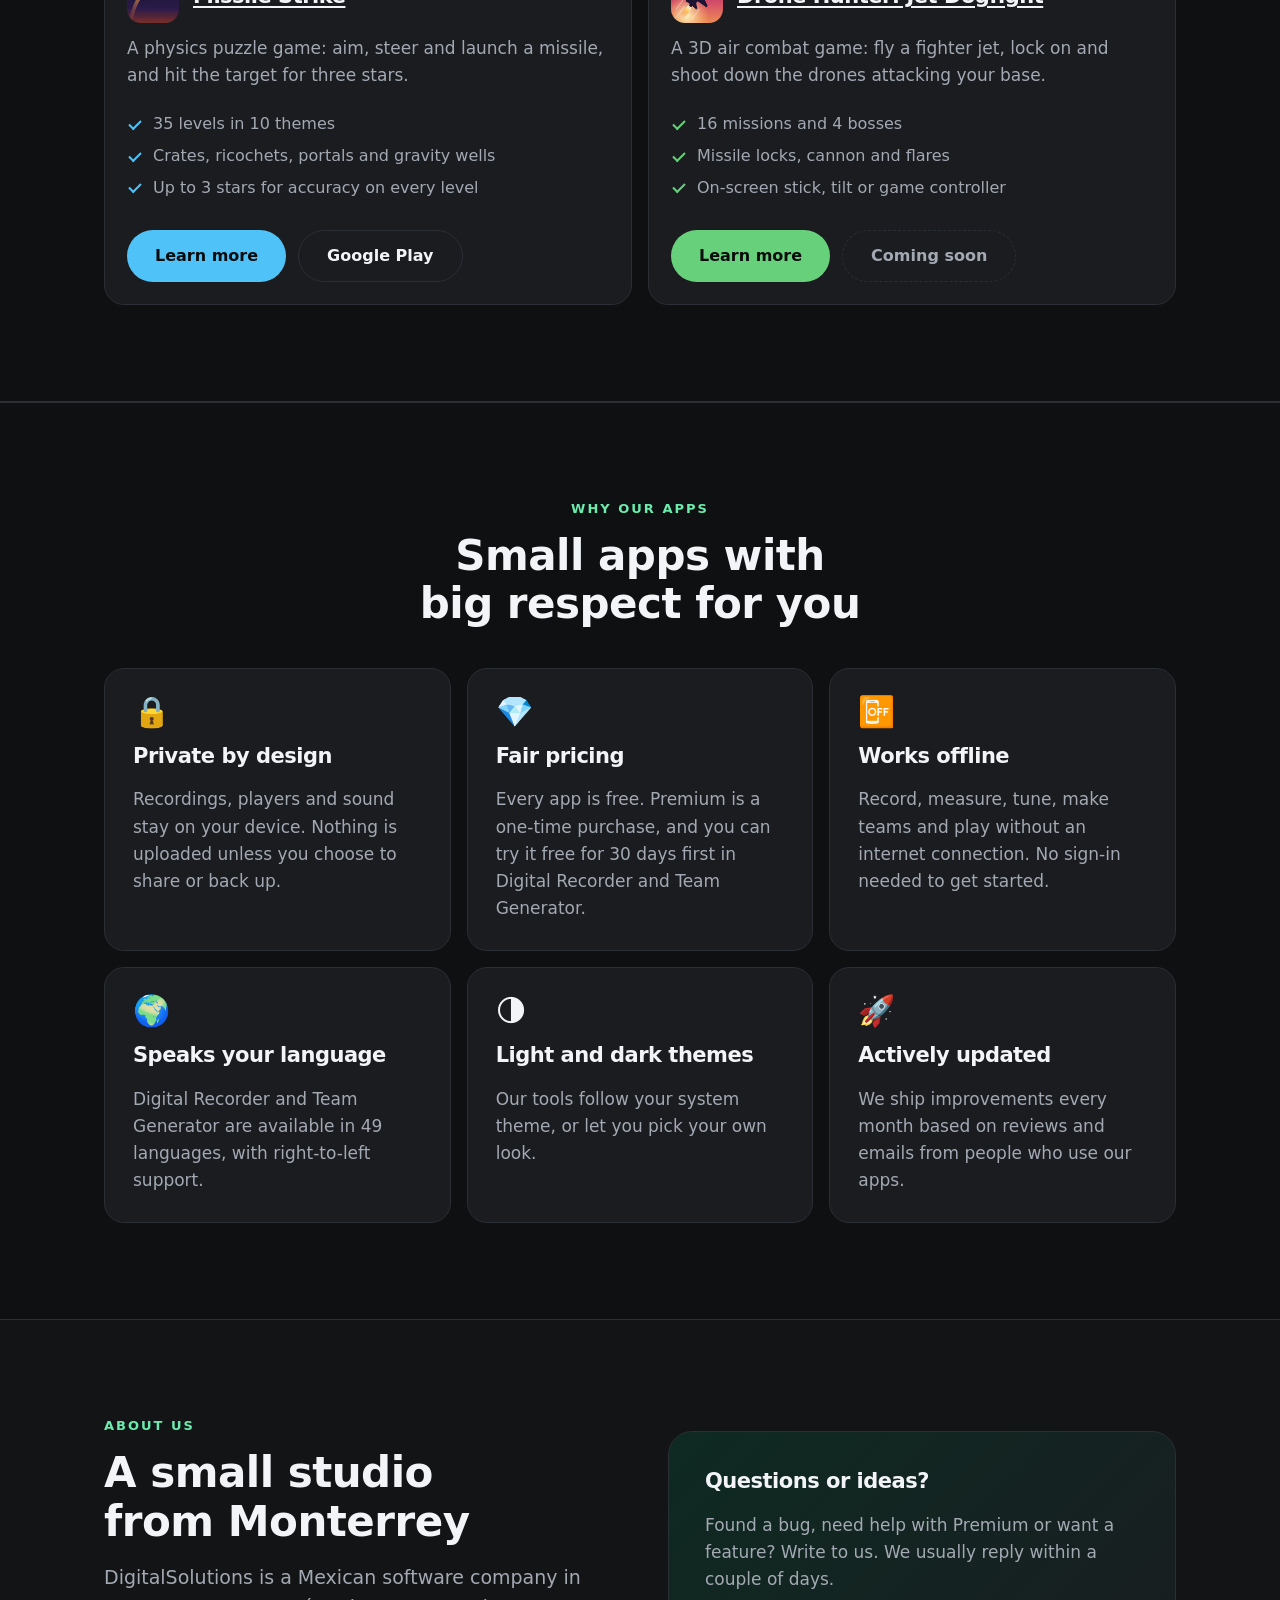
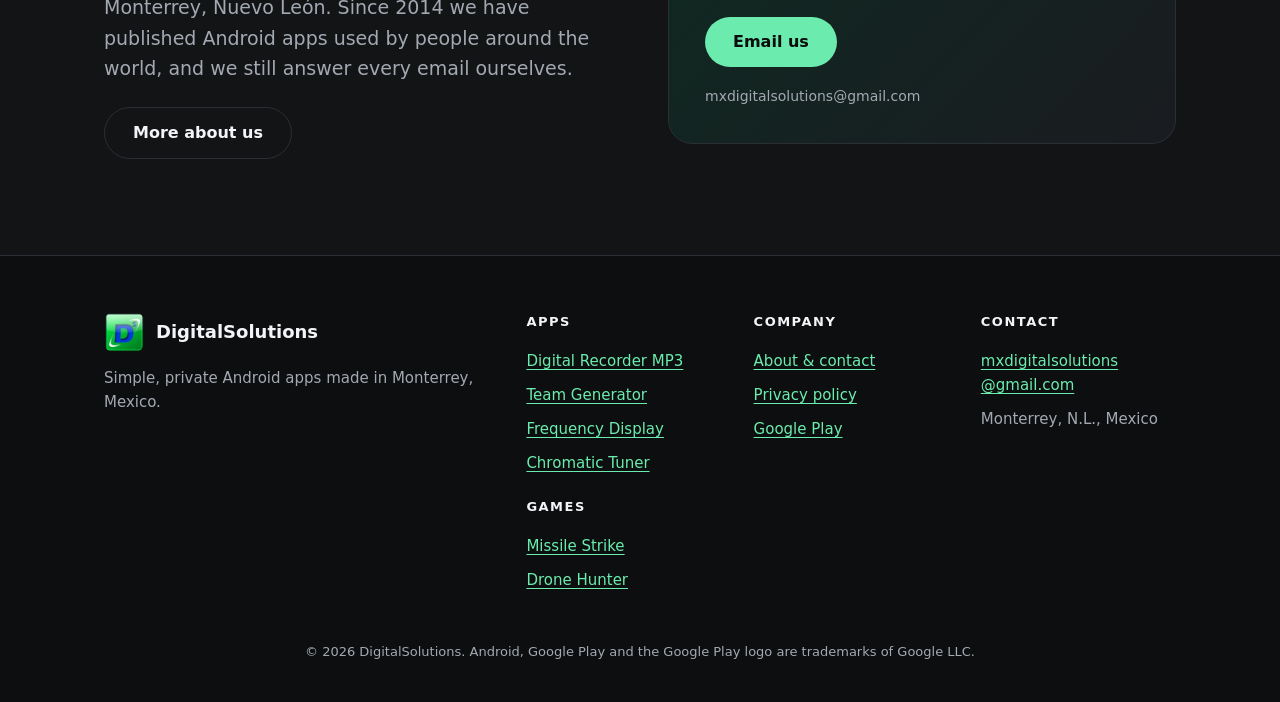
==== commit dd80c1c2: "Separate games from apps: Games menu and page, games under /games/ with redirects from /apps/ Co-Aut" ====
--- a/index.html
+++ b/index.html
@@ -26,8 +26,8 @@
 <a class="skip" href="#main">Skip to content</a>
 <header class="site-header"><div class="wrap bar">
   <a class="brand" href="/"><img src="/assets/img/digitalsolutions-logo.webp" alt="" width="36" height="36"><span>DigitalSolutions</span></a>
-  <nav class="nav" aria-label="Main"><a href="/" aria-current="page">Home</a><div class="dd"><a href="/apps/">Apps</a><div class="dd-menu"><a href="/apps/digital-recorder-mp3/">Digital Recorder MP3</a><a href="/apps/team-generator/">Team Generator</a><a href="/apps/frequency-display/">Frequency Display</a><a href="/apps/missile-strike/">Missile Strike</a><a href="/apps/chromatic-tuner/">Chromatic Tuner</a><a href="/apps/drone-hunter/">Drone Hunter</a></div></div><a href="/about/">About</a><a href="/privacy-policy/">Privacy</a></nav>
-  <details class="mnav"><summary aria-label="Open menu"><span></span><span></span><span></span></summary><nav class="mnav-panel" aria-label="Mobile"><a href="/">Home</a><a href="/apps/">Apps</a><a href="/apps/digital-recorder-mp3/" class="sub">Digital Recorder MP3</a><a href="/apps/team-generator/" class="sub">Team Generator</a><a href="/apps/frequency-display/" class="sub">Frequency Display</a><a href="/apps/missile-strike/" class="sub">Missile Strike</a><a href="/apps/chromatic-tuner/" class="sub">Chromatic Tuner</a><a href="/apps/drone-hunter/" class="sub">Drone Hunter</a><a href="/about/">About</a><a href="/privacy-policy/">Privacy</a></nav></details>
+  <nav class="nav" aria-label="Main"><a href="/" aria-current="page">Home</a><div class="dd"><a href="/apps/">Apps</a><div class="dd-menu"><a href="/apps/digital-recorder-mp3/">Digital Recorder MP3</a><a href="/apps/team-generator/">Team Generator</a><a href="/apps/frequency-display/">Frequency Display</a><a href="/apps/chromatic-tuner/">Chromatic Tuner</a></div></div><div class="dd"><a href="/games/">Games</a><div class="dd-menu"><a href="/games/missile-strike/">Missile Strike</a><a href="/games/drone-hunter/">Drone Hunter</a></div></div><a href="/about/">About</a><a href="/privacy-policy/">Privacy</a></nav>
+  <details class="mnav"><summary aria-label="Open menu"><span></span><span></span><span></span></summary><nav class="mnav-panel" aria-label="Mobile"><a href="/">Home</a><a href="/apps/">Apps</a><a href="/apps/digital-recorder-mp3/" class="sub">Digital Recorder MP3</a><a href="/apps/team-generator/" class="sub">Team Generator</a><a href="/apps/frequency-display/" class="sub">Frequency Display</a><a href="/apps/chromatic-tuner/" class="sub">Chromatic Tuner</a><a href="/games/">Games</a><a href="/games/missile-strike/" class="sub">Missile Strike</a><a href="/games/drone-hunter/" class="sub">Drone Hunter</a><a href="/about/">About</a><a href="/privacy-policy/">Privacy</a></nav></details>
 </div></header>
 <main id="main">
 <section class="hero hero-home"><div class="wrap center">
@@ -35,10 +35,10 @@
     <p class="eyebrow">Android apps · Made in Monterrey, Mexico</p>
     <h1>Simple apps that just work.</h1>
     <p class="lead">DigitalSolutions builds focused, privacy-friendly Android apps for recording audio, measuring sound, tuning instruments and making fair teams, plus a physics puzzle game and a jet combat game. Free to use, with an optional one-time Premium and never a subscription.</p>
-    <div class="actions center"><a class="btn btn-solid" href="/apps/">Explore our apps</a><a class="btn btn-ghost" href="https://play.google.com/store/apps/dev?id=5730093777054763174" target="_blank" rel="noopener">See us on Google Play</a></div>
+    <div class="actions center"><a class="btn btn-solid" href="/apps/">Explore our apps</a><a class="btn btn-ghost" href="/games/">Play our games</a></div>
   </div></section>
-<section class="section tight"><div class="wrap"><div class="grid g4"><div class="card stat"><p class="big">5</p><p>apps live on Google Play</p></div><div class="card stat"><p class="big">49</p><p>languages in our apps</p></div><div class="card stat"><p class="big">1×</p><p>one-time Premium, no subscriptions</p></div><div class="card stat"><p class="big">2014</p><p>building Android apps since</p></div></div></div></section>
-<section class="section"><div class="wrap"><header class="section-head"><p class="eyebrow">Our apps</p><h2>Made for everyday moments</h2><p class="lead">Five apps on Google Play, each doing one job really well, and a jet combat game coming soon. All free.</p></header><div class="grid g3"><article class="card app-card" style="--accent:#8bc34a;--glow:#1c2c12">
+<section class="section tight"><div class="wrap"><div class="grid g4"><div class="card stat"><p class="big">5</p><p>apps and games live on Google Play</p></div><div class="card stat"><p class="big">49</p><p>languages in our apps</p></div><div class="card stat"><p class="big">1×</p><p>one-time Premium, no subscriptions</p></div><div class="card stat"><p class="big">2014</p><p>building Android apps since</p></div></div></div></section>
+<section class="section"><div class="wrap"><header class="section-head"><p class="eyebrow">Our apps</p><h2>Made for everyday moments</h2><p class="lead">Four apps, each doing one job really well. All free.</p></header><div class="grid g2"><article class="card app-card" style="--accent:#8bc34a;--glow:#1c2c12">
   <a href="/apps/digital-recorder-mp3/" class="feature-link"><img src="/assets/img/digital-recorder-feature.webp" alt="Digital Recorder on Google Play" width="1024" height="500" class="feature" loading="lazy"></a>
   <div class="app-title"><img src="/assets/img/digital-recorder-icon.webp" alt="Digital Recorder icon" width="52" height="52" class="icon"><h3><a href="/apps/digital-recorder-mp3/">Digital Recorder MP3</a></h3></div>
   <p>Voice recorder for MP3, M4A, WAV and FLAC, with transcription and silence trimming.</p><ul class="ticks"><li>Record in MP3, M4A, WAV or FLAC, up to 320 kbps</li><li>On-device speech-to-text in 15 languages</li><li>Automatic Google Drive and Dropbox backup</li></ul>
@@ -53,21 +53,22 @@
   <div class="app-title"><img src="/assets/img/frequency-display-icon.webp" alt="Frequency Display icon" width="52" height="52" class="icon"><h3><a href="/apps/frequency-display/">Frequency Display</a></h3></div>
   <p>Measure the frequency of any sound in Hz, with its musical note and a live spectrum.</p><ul class="ticks"><li>Live pitch in Hz, readable from a distance</li><li>Nearest note with cents sharp or flat</li><li>Spectrum from 20 Hz to 20 kHz</li></ul>
   <div class="actions"><a class="btn btn-solid" href="/apps/frequency-display/">Learn more</a><a class="btn btn-ghost" href="https://play.google.com/store/apps/details?id=com.digitalsolutions.frequency&amp;referrer=utm_source%3Dwebsite%26utm_medium%3Dreferral" target="_blank" rel="noopener">Google Play</a></div>
-</article><article class="card app-card" style="--accent:#4fc3f7;--glow:#10203a">
-  <a href="/apps/missile-strike/" class="feature-link"><img src="/assets/img/missile-strike-feature.webp" alt="Missile Strike on Google Play" width="1024" height="500" class="feature" loading="lazy"></a>
-  <div class="app-title"><img src="/assets/img/missile-strike-icon.webp" alt="Missile Strike icon" width="52" height="52" class="icon"><h3><a href="/apps/missile-strike/">Missile Strike</a></h3></div>
-  <p>A physics puzzle game: aim, steer and launch a missile, and hit the target for three stars.</p><ul class="ticks"><li>35 levels in 10 themes</li><li>Crates, ricochets, portals and gravity wells</li><li>Up to 3 stars for accuracy on every level</li></ul>
-  <div class="actions"><a class="btn btn-solid" href="/apps/missile-strike/">Learn more</a><a class="btn btn-ghost" href="https://play.google.com/store/apps/details?id=com.digitalsolutions.missile&amp;referrer=utm_source%3Dwebsite%26utm_medium%3Dreferral" target="_blank" rel="noopener">Google Play</a></div>
 </article><article class="card app-card" style="--accent:#ffa726;--glow:#2e2210">
   <a href="/apps/chromatic-tuner/" class="feature-link"><img src="/assets/img/chromatic-tuner-feature.webp" alt="Chromatic Tuner on Google Play" width="1024" height="500" class="feature" loading="lazy"></a>
   <div class="app-title"><img src="/assets/img/chromatic-tuner-icon.webp" alt="Chromatic Tuner icon" width="52" height="52" class="icon"><h3><a href="/apps/chromatic-tuner/">Chromatic Tuner</a></h3></div>
   <p>Tune guitar, bass, ukulele, violin, viola, cello or any note, with a graph, bars, gauge or strobe.</p><ul class="ticks"><li>Chromatic mode plus 27 instrument tunings</li><li>Four displays: graph, bars, gauge and strobe</li><li>A4 calibration from 430 to 450 Hz</li></ul>
   <div class="actions"><a class="btn btn-solid" href="/apps/chromatic-tuner/">Learn more</a><a class="btn btn-ghost" href="https://play.google.com/store/apps/details?id=com.digitalsolutions.chromatic&amp;referrer=utm_source%3Dwebsite%26utm_medium%3Dreferral" target="_blank" rel="noopener">Google Play</a></div>
+</article></div></div></section>
+<section class="section alt"><div class="wrap"><header class="section-head"><p class="eyebrow">Our games</p><h2>For a quick break</h2><p class="lead">A physics puzzle on Google Play, and a jet combat game coming soon. Free to play.</p></header><div class="grid g2"><article class="card app-card" style="--accent:#4fc3f7;--glow:#10203a">
+  <a href="/games/missile-strike/" class="feature-link"><img src="/assets/img/missile-strike-feature.webp" alt="Missile Strike on Google Play" width="1024" height="500" class="feature" loading="lazy"></a>
+  <div class="app-title"><img src="/assets/img/missile-strike-icon.webp" alt="Missile Strike icon" width="52" height="52" class="icon"><h3><a href="/games/missile-strike/">Missile Strike</a></h3></div>
+  <p>A physics puzzle game: aim, steer and launch a missile, and hit the target for three stars.</p><ul class="ticks"><li>35 levels in 10 themes</li><li>Crates, ricochets, portals and gravity wells</li><li>Up to 3 stars for accuracy on every level</li></ul>
+  <div class="actions"><a class="btn btn-solid" href="/games/missile-strike/">Learn more</a><a class="btn btn-ghost" href="https://play.google.com/store/apps/details?id=com.digitalsolutions.missile&amp;referrer=utm_source%3Dwebsite%26utm_medium%3Dreferral" target="_blank" rel="noopener">Google Play</a></div>
 </article><article class="card app-card" style="--accent:#66d17a;--glow:#12291a">
-  <a href="/apps/drone-hunter/" class="feature-link"><img src="/assets/img/drone-hunter-feature.webp" alt="Drone Hunter on Google Play" width="1024" height="500" class="feature" loading="lazy"></a>
-  <div class="app-title"><img src="/assets/img/drone-hunter-icon.webp" alt="Drone Hunter icon" width="52" height="52" class="icon"><h3><a href="/apps/drone-hunter/">Drone Hunter: Jet Dogfight</a></h3></div>
+  <a href="/games/drone-hunter/" class="feature-link"><img src="/assets/img/drone-hunter-feature.webp" alt="Drone Hunter on Google Play" width="1024" height="500" class="feature" loading="lazy"></a>
+  <div class="app-title"><img src="/assets/img/drone-hunter-icon.webp" alt="Drone Hunter icon" width="52" height="52" class="icon"><h3><a href="/games/drone-hunter/">Drone Hunter: Jet Dogfight</a></h3></div>
   <p>A 3D air combat game: fly a fighter jet, lock on and shoot down the drones attacking your base.</p><ul class="ticks"><li>16 missions and 4 bosses</li><li>Missile locks, cannon and flares</li><li>On-screen stick, tilt or game controller</li></ul>
-  <div class="actions"><a class="btn btn-solid" href="/apps/drone-hunter/">Learn more</a><span class="btn btn-ghost soon">Coming soon</span></div>
+  <div class="actions"><a class="btn btn-solid" href="/games/drone-hunter/">Learn more</a><span class="btn btn-ghost soon">Coming soon</span></div>
 </article></div></div></section>
 <section class="section alt"><div class="wrap"><header class="section-head"><p class="eyebrow">Why our apps</p><h2>Small apps with big respect for you</h2></header><div class="grid g3"><div class="card"><p class="emoji" aria-hidden="true">🔒</p><h3>Private by design</h3><p>Recordings, players and sound stay on your device. Nothing is uploaded unless you choose to share or back up.</p></div><div class="card"><p class="emoji" aria-hidden="true">💎</p><h3>Fair pricing</h3><p>Every app is free. Premium is a one-time purchase, and you can try it free for 30 days first in Digital Recorder and Team Generator.</p></div><div class="card"><p class="emoji" aria-hidden="true">📴</p><h3>Works offline</h3><p>Record, measure, tune, make teams and play without an internet connection. No sign-in needed to get started.</p></div><div class="card"><p class="emoji" aria-hidden="true">🌍</p><h3>Speaks your language</h3><p>Digital Recorder and Team Generator are available in 49 languages, with right-to-left support.</p></div><div class="card"><p class="emoji" aria-hidden="true">🌗</p><h3>Light and dark themes</h3><p>Our tools follow your system theme, or let you pick your own look.</p></div><div class="card"><p class="emoji" aria-hidden="true">🚀</p><h3>Actively updated</h3><p>We ship improvements every month based on reviews and emails from people who use our apps.</p></div></div></div></section>
 <section class="section"><div class="wrap"><div class="two-col"><div><p class="eyebrow">About us</p><h2>A small studio from Monterrey</h2><p class="lead">DigitalSolutions is a Mexican software company in Monterrey, Nuevo León. Since 2014 we have published Android apps used by people around the world, and we still answer every email ourselves.</p><div class="actions"><a class="btn btn-ghost" href="/about/">More about us</a></div></div><div class="card glow"><h3>Questions or ideas?</h3><p>Found a bug, need help with Premium or want a feature? Write to us. We usually reply within a couple of days.</p><div class="actions"><a class="btn btn-solid" href="mailto:mxdigitalsolutions@gmail.com">Email us</a></div><p class="note">mxdigitalsolutions@gmail.com</p></div></div></div></section>
@@ -75,7 +76,7 @@
 <footer class="site-footer"><div class="wrap">
   <div class="foot-grid">
     <div><a class="brand" href="/"><img src="/assets/img/digitalsolutions-logo.webp" alt="" width="40" height="40" loading="lazy"><span>DigitalSolutions</span></a><p>Simple, private Android apps made in Monterrey, Mexico.</p></div>
-    <div><p class="foot-head">Apps</p><a href="/apps/digital-recorder-mp3/">Digital Recorder MP3</a><a href="/apps/team-generator/">Team Generator</a><a href="/apps/frequency-display/">Frequency Display</a><a href="/apps/missile-strike/">Missile Strike</a><a href="/apps/chromatic-tuner/">Chromatic Tuner</a><a href="/apps/drone-hunter/">Drone Hunter</a></div>
+    <div><p class="foot-head">Apps</p><a href="/apps/digital-recorder-mp3/">Digital Recorder MP3</a><a href="/apps/team-generator/">Team Generator</a><a href="/apps/frequency-display/">Frequency Display</a><a href="/apps/chromatic-tuner/">Chromatic Tuner</a><p class="foot-head">Games</p><a href="/games/missile-strike/">Missile Strike</a><a href="/games/drone-hunter/">Drone Hunter</a></div>
     <div><p class="foot-head">Company</p><a href="/about/">About &amp; contact</a><a href="/privacy-policy/">Privacy policy</a><a href="https://play.google.com/store/apps/dev?id=5730093777054763174" target="_blank" rel="noopener">Google Play</a></div>
     <div><p class="foot-head">Contact</p><a href="mailto:mxdigitalsolutions@gmail.com">mxdigitalsolutions<wbr>@gmail.com</a><p>Monterrey, N.L., Mexico</p></div>
   </div>
--- a/assets/site.css
+++ b/assets/site.css
@@ -194,6 +194,7 @@
 .foot-grid p { color: var(--muted); }
 .foot-grid .brand { margin-bottom: 14px; }
 .foot-head { color: var(--text) !important; font-size: 13px; font-weight: 700; letter-spacing: 1.5px; text-transform: uppercase; }
+.foot-grid a + .foot-head { margin-top: 22px; }
 .legal { color: var(--muted); font-size: 13px; text-align: center; margin: 40px 0 0; }
 
 /* Responsive */
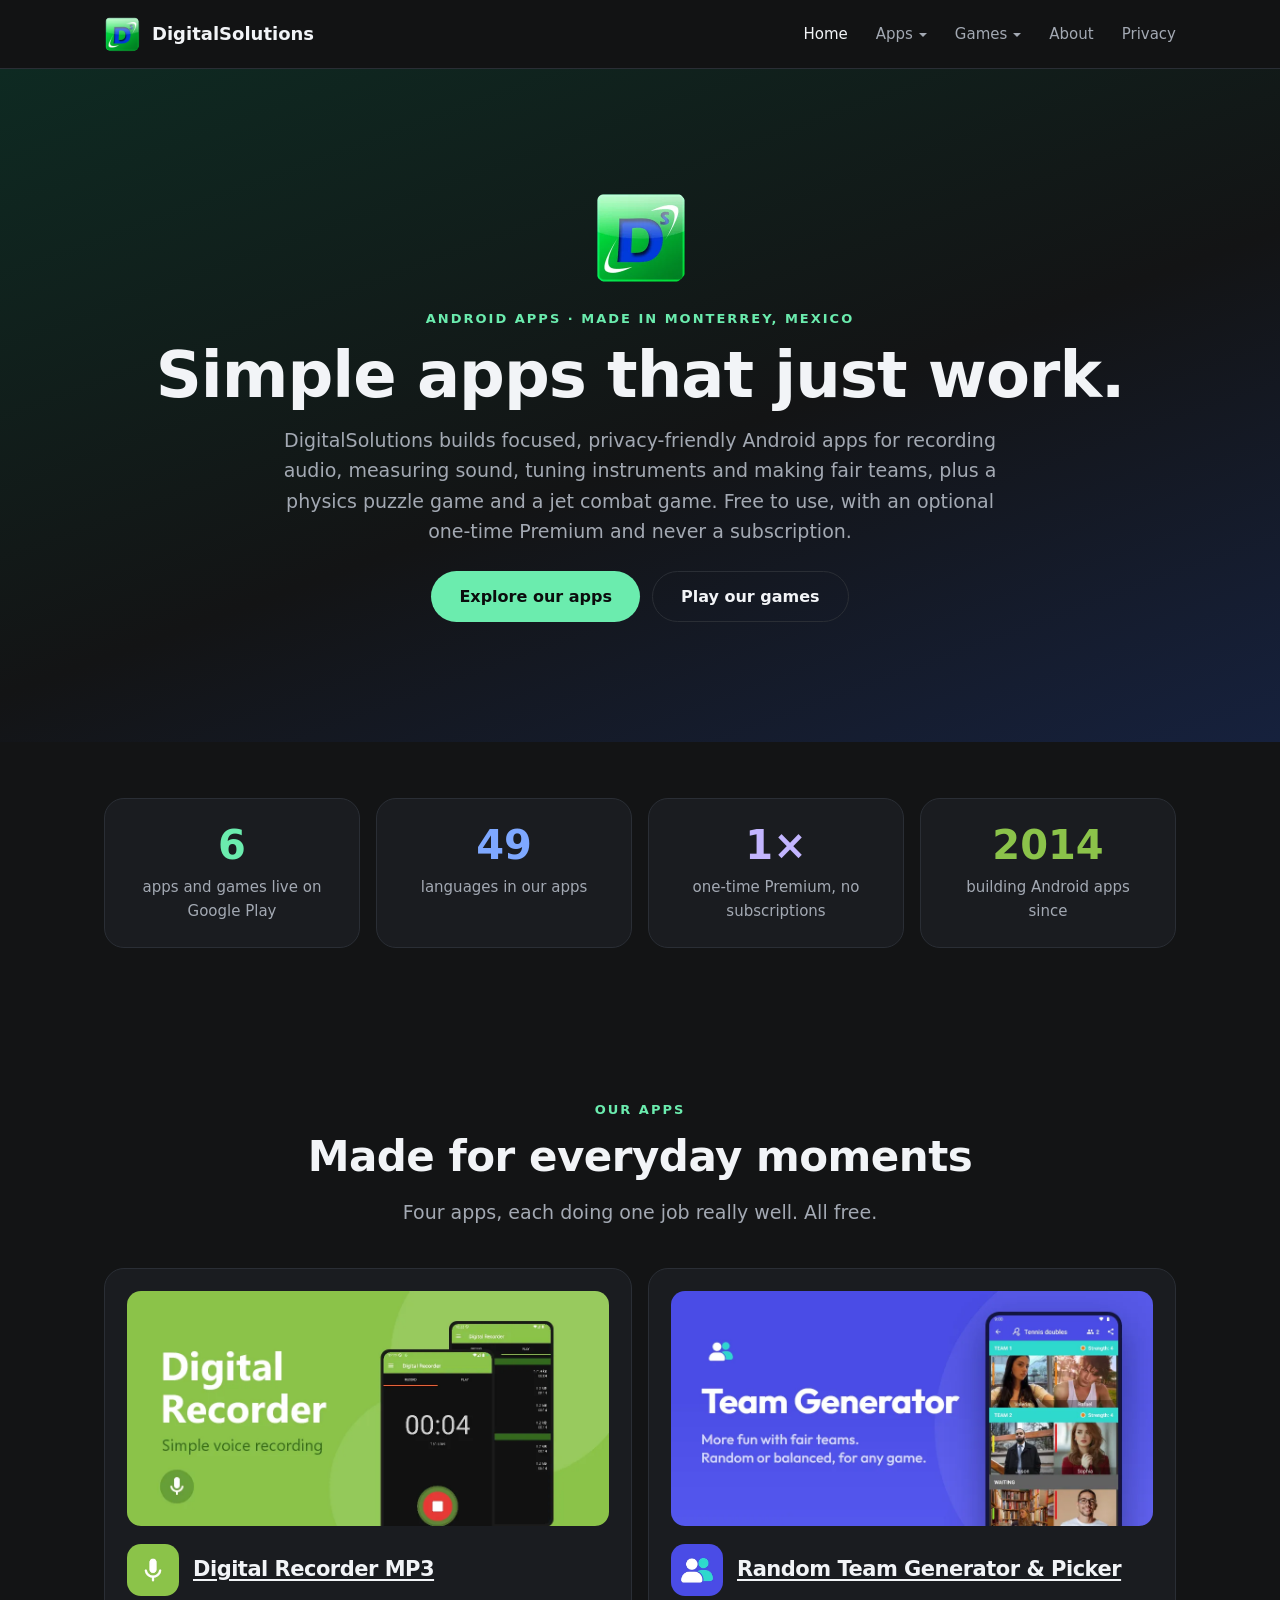
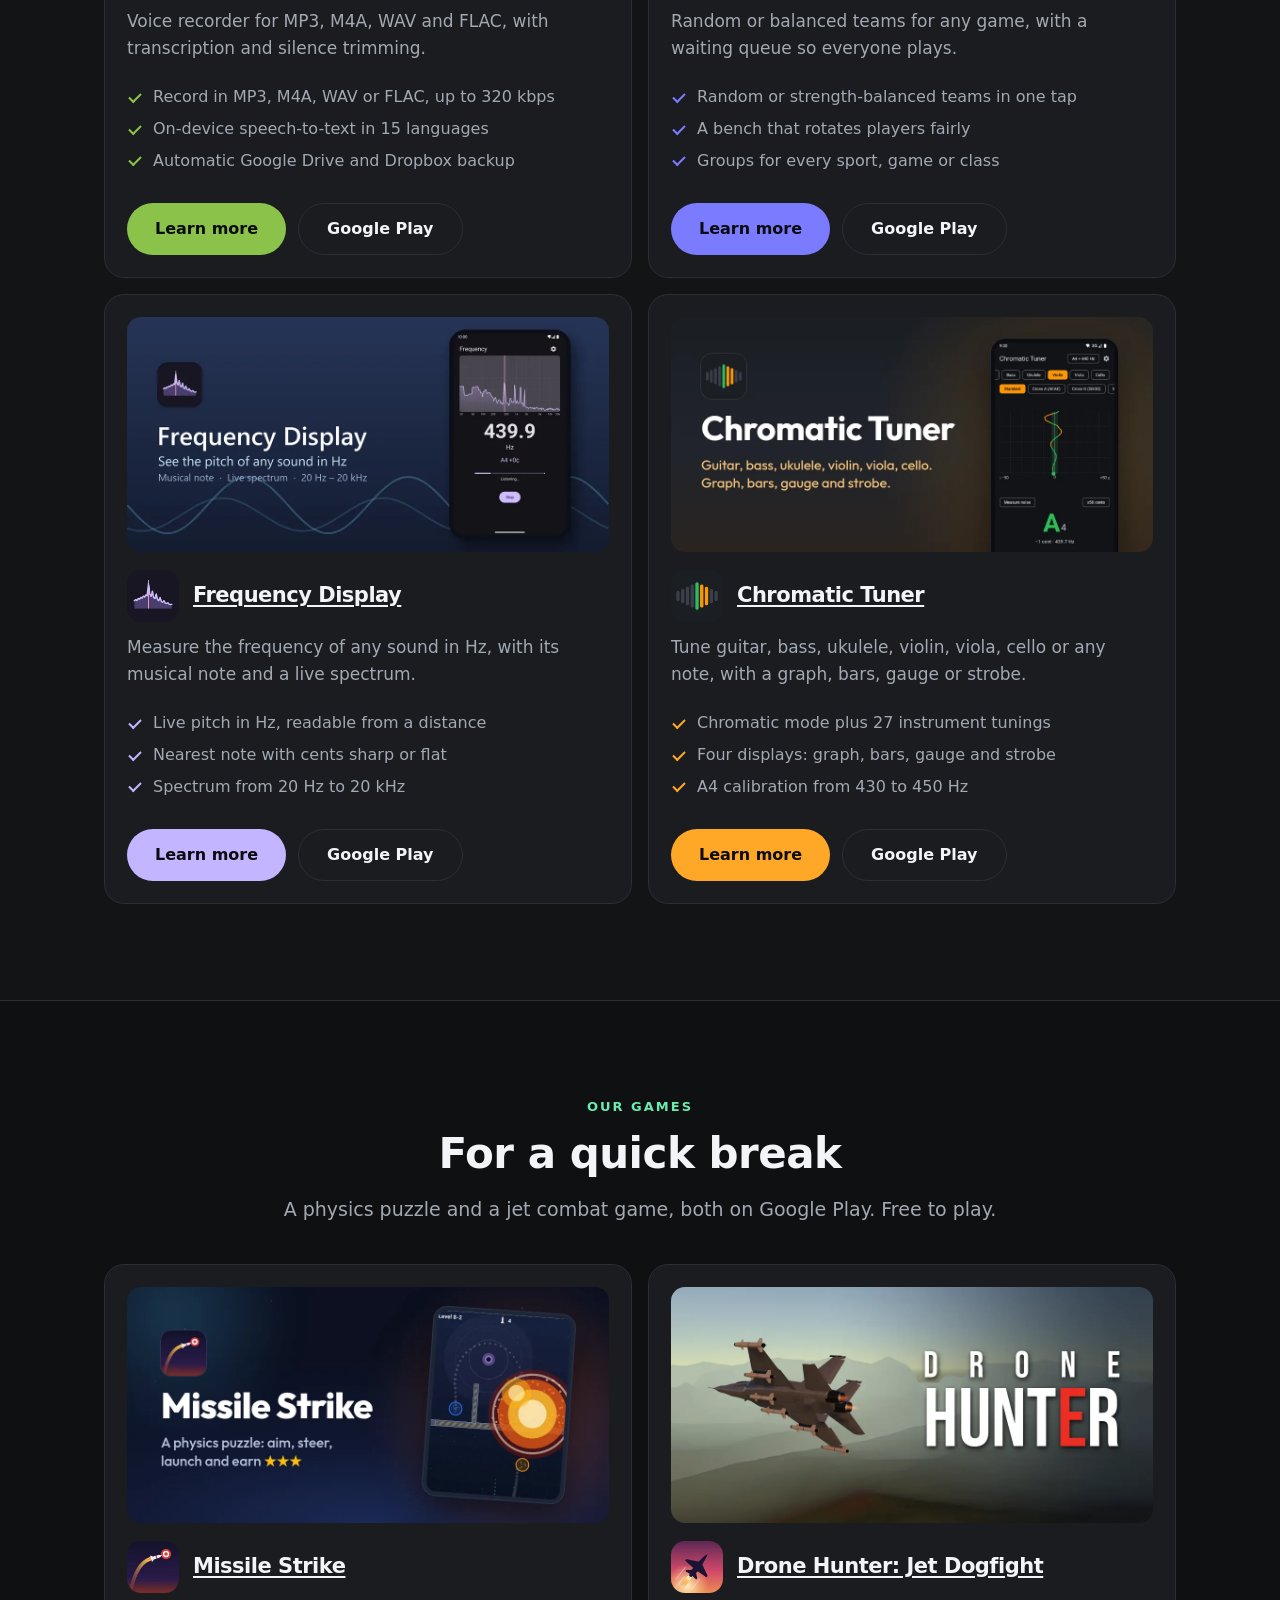
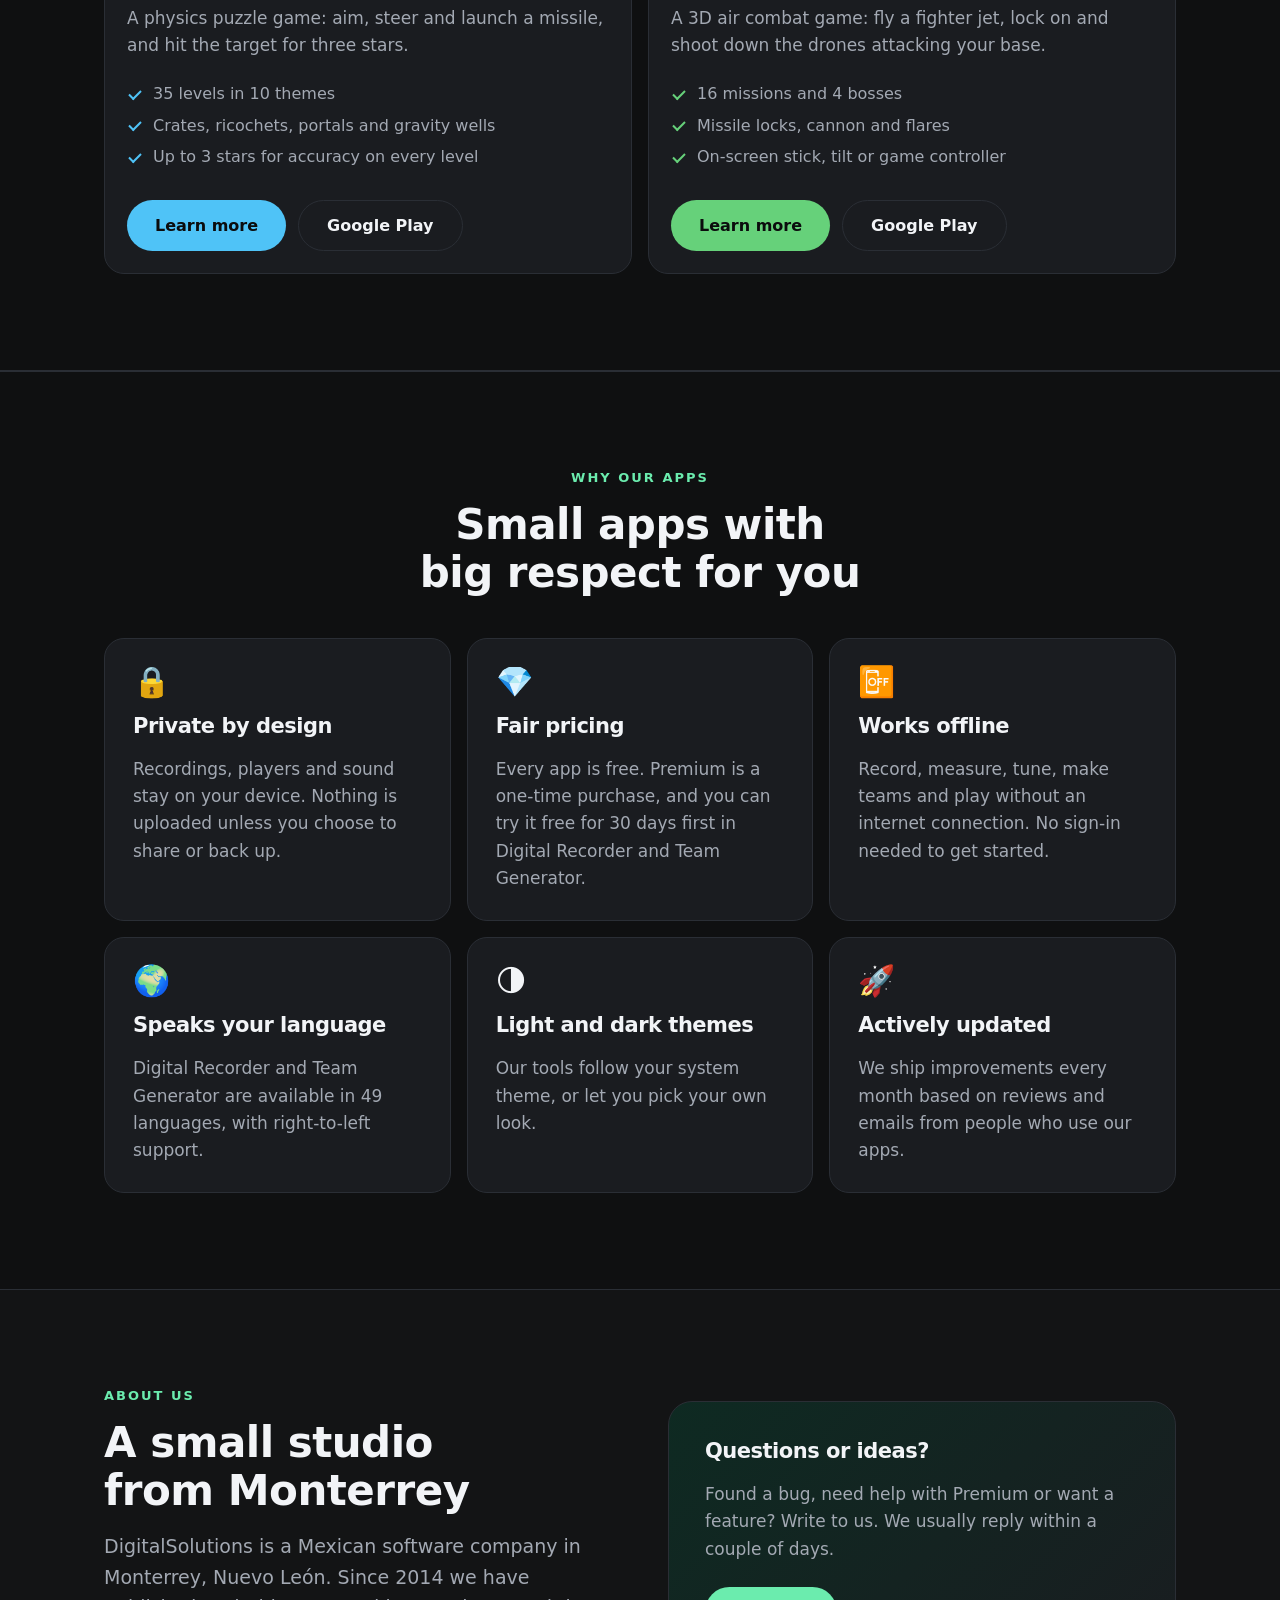
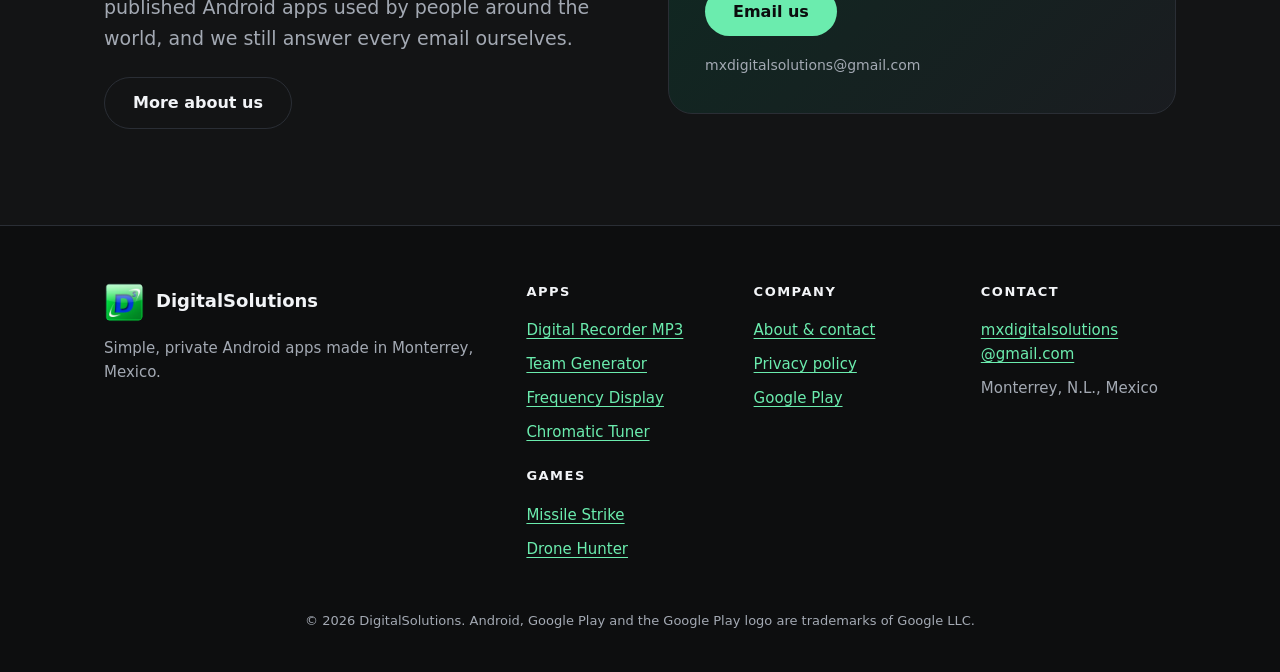
==== commit e8ff0108: "Drone Hunter is live on Google Play" ====
--- a/index.html
+++ b/index.html
@@ -37,7 +37,7 @@
     <p class="lead">DigitalSolutions builds focused, privacy-friendly Android apps for recording audio, measuring sound, tuning instruments and making fair teams, plus a physics puzzle game and a jet combat game. Free to use, with an optional one-time Premium and never a subscription.</p>
     <div class="actions center"><a class="btn btn-solid" href="/apps/">Explore our apps</a><a class="btn btn-ghost" href="/games/">Play our games</a></div>
   </div></section>
-<section class="section tight"><div class="wrap"><div class="grid g4"><div class="card stat"><p class="big">5</p><p>apps and games live on Google Play</p></div><div class="card stat"><p class="big">49</p><p>languages in our apps</p></div><div class="card stat"><p class="big">1×</p><p>one-time Premium, no subscriptions</p></div><div class="card stat"><p class="big">2014</p><p>building Android apps since</p></div></div></div></section>
+<section class="section tight"><div class="wrap"><div class="grid g4"><div class="card stat"><p class="big">6</p><p>apps and games live on Google Play</p></div><div class="card stat"><p class="big">49</p><p>languages in our apps</p></div><div class="card stat"><p class="big">1×</p><p>one-time Premium, no subscriptions</p></div><div class="card stat"><p class="big">2014</p><p>building Android apps since</p></div></div></div></section>
 <section class="section"><div class="wrap"><header class="section-head"><p class="eyebrow">Our apps</p><h2>Made for everyday moments</h2><p class="lead">Four apps, each doing one job really well. All free.</p></header><div class="grid g2"><article class="card app-card" style="--accent:#8bc34a;--glow:#1c2c12">
   <a href="/apps/digital-recorder-mp3/" class="feature-link"><img src="/assets/img/digital-recorder-feature.webp" alt="Digital Recorder on Google Play" width="1024" height="500" class="feature" loading="lazy"></a>
   <div class="app-title"><img src="/assets/img/digital-recorder-icon.webp" alt="Digital Recorder icon" width="52" height="52" class="icon"><h3><a href="/apps/digital-recorder-mp3/">Digital Recorder MP3</a></h3></div>
@@ -59,7 +59,7 @@
   <p>Tune guitar, bass, ukulele, violin, viola, cello or any note, with a graph, bars, gauge or strobe.</p><ul class="ticks"><li>Chromatic mode plus 27 instrument tunings</li><li>Four displays: graph, bars, gauge and strobe</li><li>A4 calibration from 430 to 450 Hz</li></ul>
   <div class="actions"><a class="btn btn-solid" href="/apps/chromatic-tuner/">Learn more</a><a class="btn btn-ghost" href="https://play.google.com/store/apps/details?id=com.digitalsolutions.chromatic&amp;referrer=utm_source%3Dwebsite%26utm_medium%3Dreferral" target="_blank" rel="noopener">Google Play</a></div>
 </article></div></div></section>
-<section class="section alt"><div class="wrap"><header class="section-head"><p class="eyebrow">Our games</p><h2>For a quick break</h2><p class="lead">A physics puzzle on Google Play, and a jet combat game coming soon. Free to play.</p></header><div class="grid g2"><article class="card app-card" style="--accent:#4fc3f7;--glow:#10203a">
+<section class="section alt"><div class="wrap"><header class="section-head"><p class="eyebrow">Our games</p><h2>For a quick break</h2><p class="lead">A physics puzzle and a jet combat game, both on Google Play. Free to play.</p></header><div class="grid g2"><article class="card app-card" style="--accent:#4fc3f7;--glow:#10203a">
   <a href="/games/missile-strike/" class="feature-link"><img src="/assets/img/missile-strike-feature.webp" alt="Missile Strike on Google Play" width="1024" height="500" class="feature" loading="lazy"></a>
   <div class="app-title"><img src="/assets/img/missile-strike-icon.webp" alt="Missile Strike icon" width="52" height="52" class="icon"><h3><a href="/games/missile-strike/">Missile Strike</a></h3></div>
   <p>A physics puzzle game: aim, steer and launch a missile, and hit the target for three stars.</p><ul class="ticks"><li>35 levels in 10 themes</li><li>Crates, ricochets, portals and gravity wells</li><li>Up to 3 stars for accuracy on every level</li></ul>
@@ -68,7 +68,7 @@
   <a href="/games/drone-hunter/" class="feature-link"><img src="/assets/img/drone-hunter-feature.webp" alt="Drone Hunter on Google Play" width="1024" height="500" class="feature" loading="lazy"></a>
   <div class="app-title"><img src="/assets/img/drone-hunter-icon.webp" alt="Drone Hunter icon" width="52" height="52" class="icon"><h3><a href="/games/drone-hunter/">Drone Hunter: Jet Dogfight</a></h3></div>
   <p>A 3D air combat game: fly a fighter jet, lock on and shoot down the drones attacking your base.</p><ul class="ticks"><li>16 missions and 4 bosses</li><li>Missile locks, cannon and flares</li><li>On-screen stick, tilt or game controller</li></ul>
-  <div class="actions"><a class="btn btn-solid" href="/games/drone-hunter/">Learn more</a><span class="btn btn-ghost soon">Coming soon</span></div>
+  <div class="actions"><a class="btn btn-solid" href="/games/drone-hunter/">Learn more</a><a class="btn btn-ghost" href="https://play.google.com/store/apps/details?id=com.digitalsolutions.drone&amp;referrer=utm_source%3Dwebsite%26utm_medium%3Dreferral" target="_blank" rel="noopener">Google Play</a></div>
 </article></div></div></section>
 <section class="section alt"><div class="wrap"><header class="section-head"><p class="eyebrow">Why our apps</p><h2>Small apps with big respect for you</h2></header><div class="grid g3"><div class="card"><p class="emoji" aria-hidden="true">🔒</p><h3>Private by design</h3><p>Recordings, players and sound stay on your device. Nothing is uploaded unless you choose to share or back up.</p></div><div class="card"><p class="emoji" aria-hidden="true">💎</p><h3>Fair pricing</h3><p>Every app is free. Premium is a one-time purchase, and you can try it free for 30 days first in Digital Recorder and Team Generator.</p></div><div class="card"><p class="emoji" aria-hidden="true">📴</p><h3>Works offline</h3><p>Record, measure, tune, make teams and play without an internet connection. No sign-in needed to get started.</p></div><div class="card"><p class="emoji" aria-hidden="true">🌍</p><h3>Speaks your language</h3><p>Digital Recorder and Team Generator are available in 49 languages, with right-to-left support.</p></div><div class="card"><p class="emoji" aria-hidden="true">🌗</p><h3>Light and dark themes</h3><p>Our tools follow your system theme, or let you pick your own look.</p></div><div class="card"><p class="emoji" aria-hidden="true">🚀</p><h3>Actively updated</h3><p>We ship improvements every month based on reviews and emails from people who use our apps.</p></div></div></div></section>
 <section class="section"><div class="wrap"><div class="two-col"><div><p class="eyebrow">About us</p><h2>A small studio from Monterrey</h2><p class="lead">DigitalSolutions is a Mexican software company in Monterrey, Nuevo León. Since 2014 we have published Android apps used by people around the world, and we still answer every email ourselves.</p><div class="actions"><a class="btn btn-ghost" href="/about/">More about us</a></div></div><div class="card glow"><h3>Questions or ideas?</h3><p>Found a bug, need help with Premium or want a feature? Write to us. We usually reply within a couple of days.</p><div class="actions"><a class="btn btn-solid" href="mailto:mxdigitalsolutions@gmail.com">Email us</a></div><p class="note">mxdigitalsolutions@gmail.com</p></div></div></div></section>
